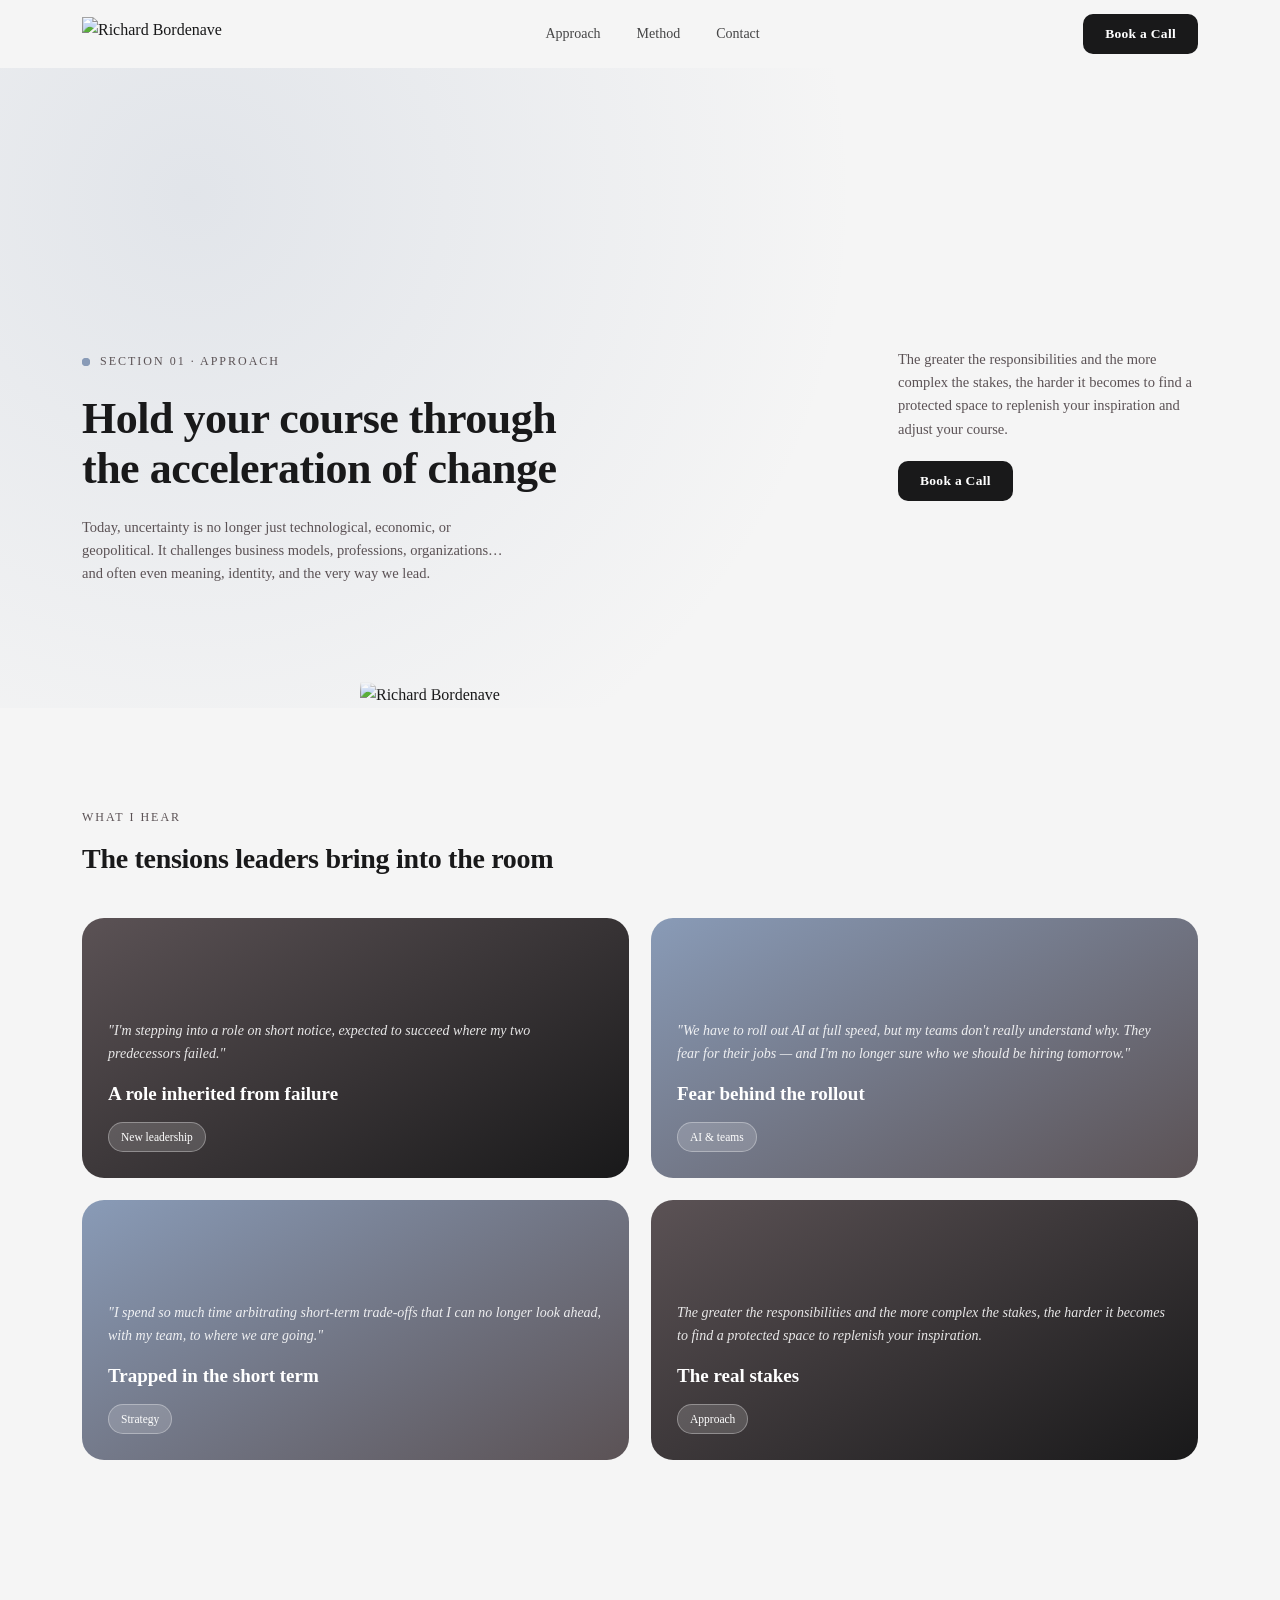
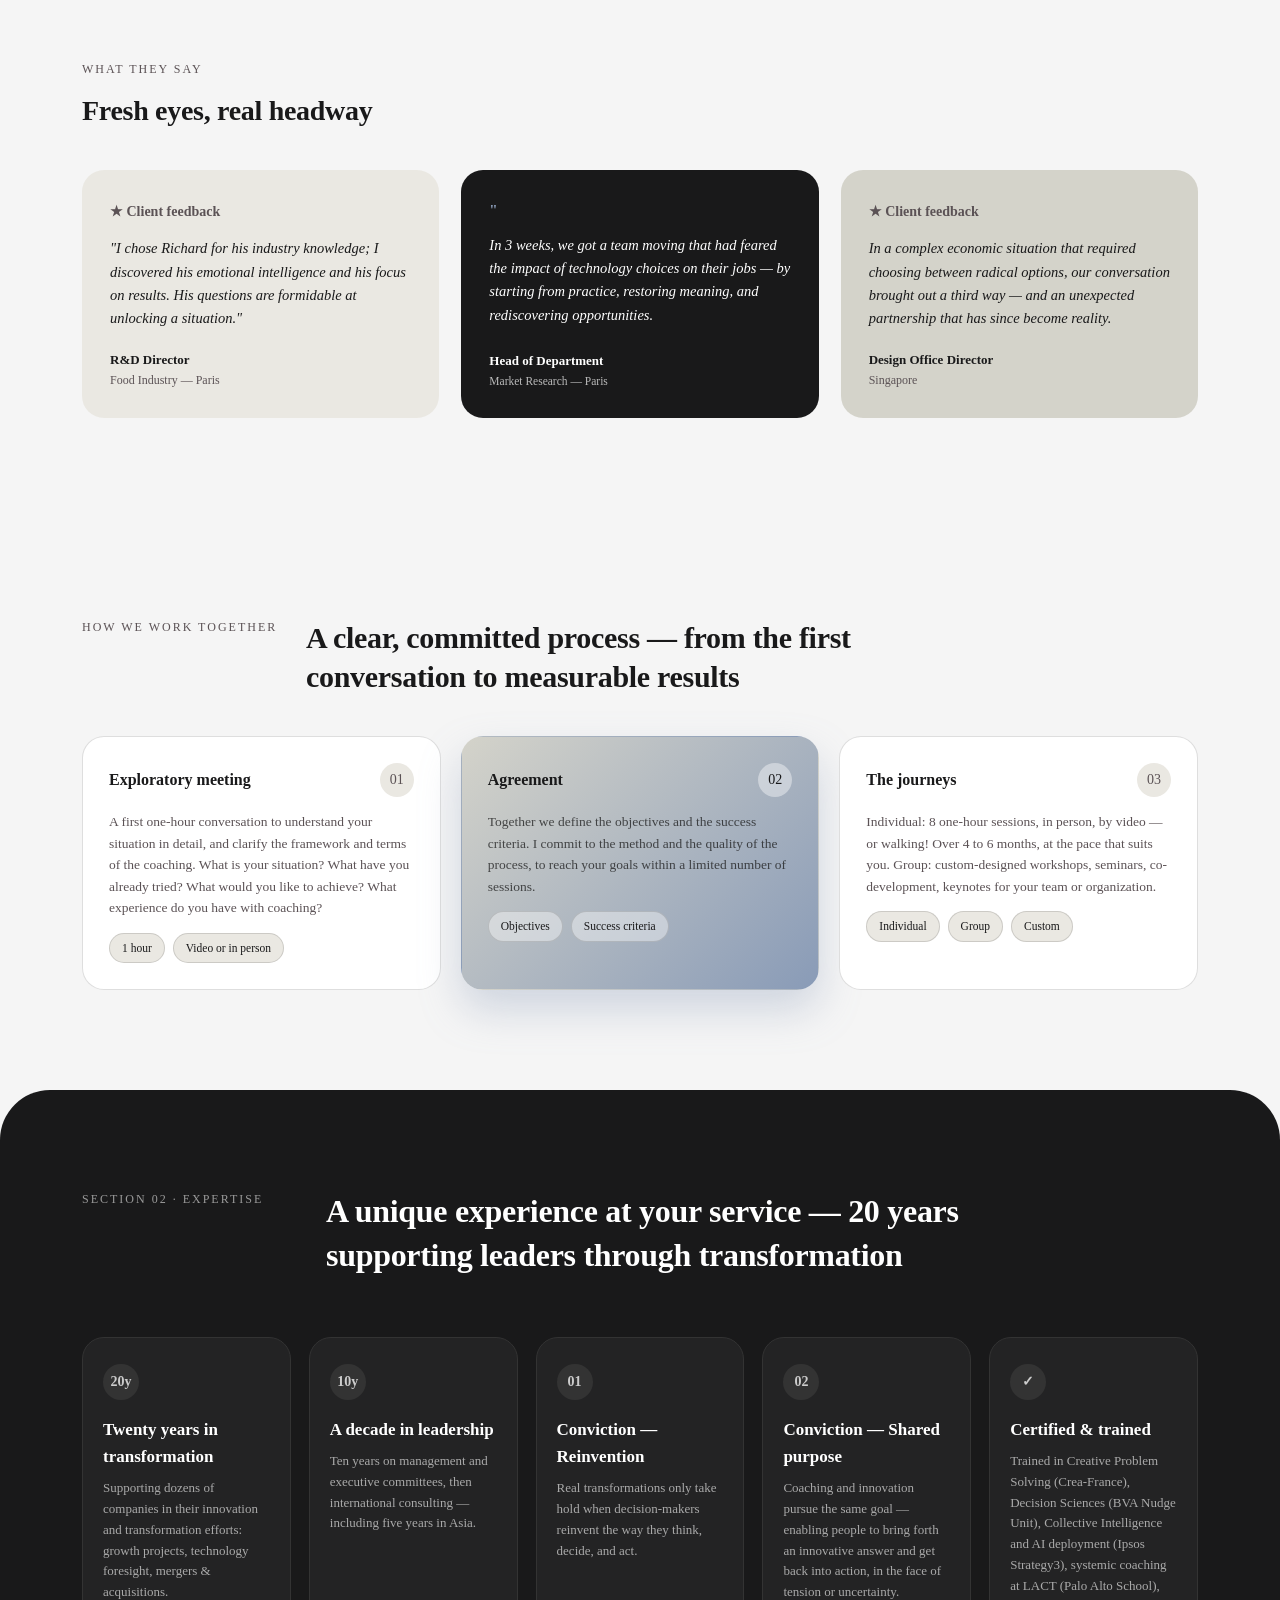
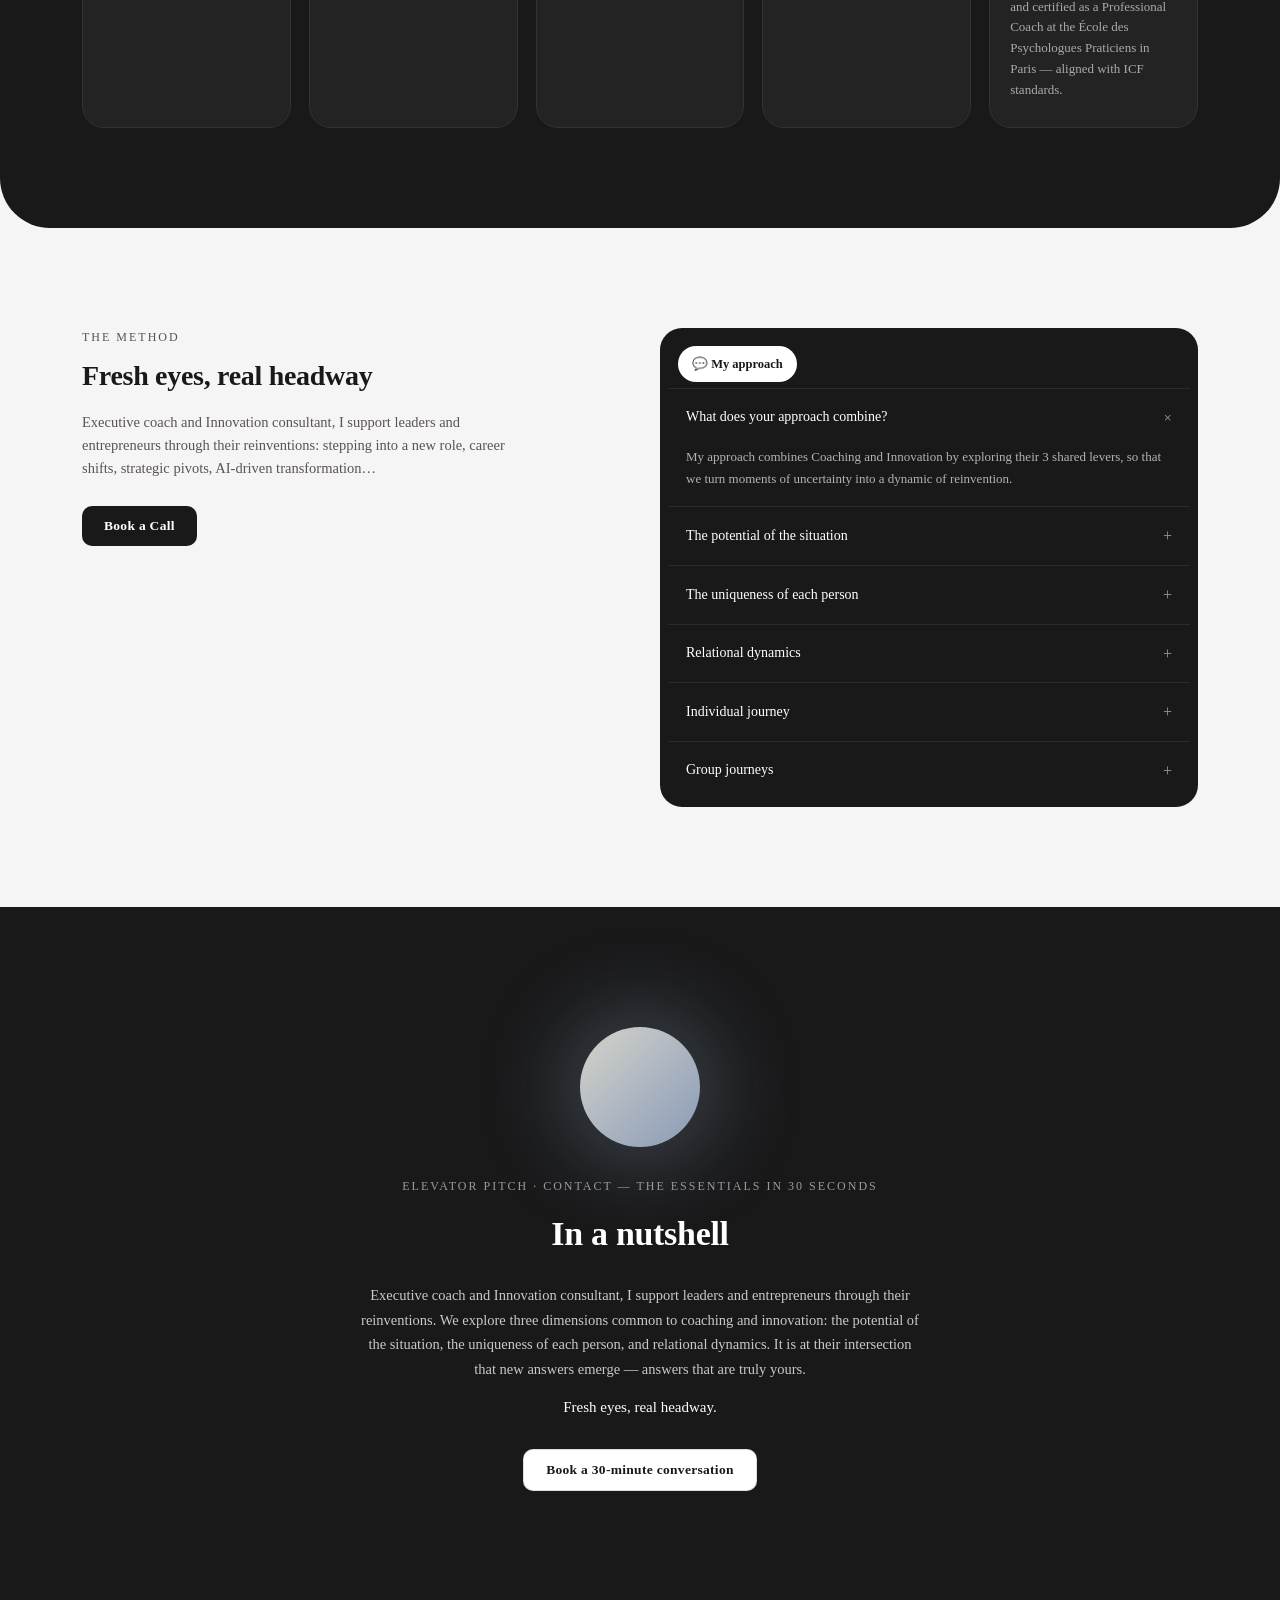
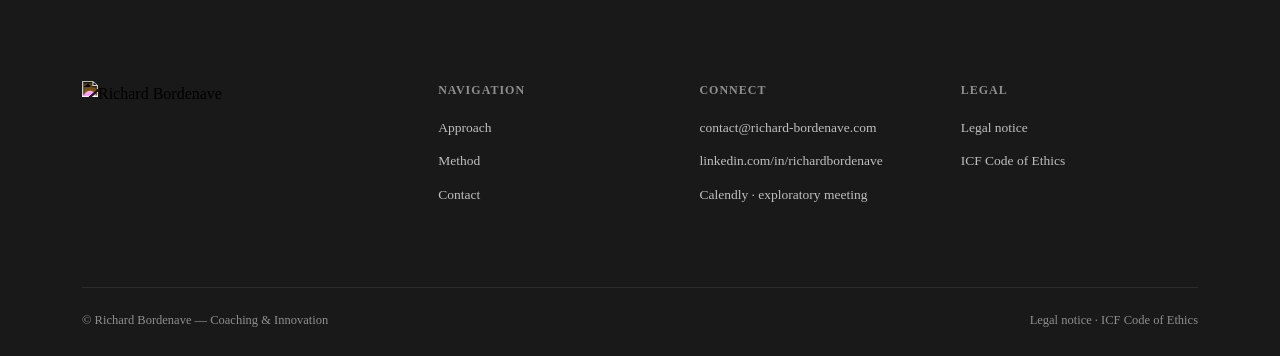
==== index.html @ a6b6a948 "Add files via upload" ====
<!DOCTYPE html>
<html lang="en">
<head>
  <meta charset="UTF-8" />
  <meta name="viewport" content="width=device-width, initial-scale=1.0" />
  <title>Richard Bordenave — Executive Coach &amp; Innovation Consultant</title>
  <!-- Google Fonts (fallback) + variable fonts -->
  <style>
    /* ----- FONTS ----- */
    @font-face {
      font-family: 'Quick';
      src: url('https://harisumer.me/project-2/Quick.ttf') format('truetype');
      font-weight: 400 700;
      font-display: swap;
    }
    @font-face {
      font-family: 'Lora';
      src: url('https://harisumer.me/project-2/Lora-VariableFont_wght.ttf') format('truetype');
      font-weight: 100 900;
      font-display: swap;
    }

    /* ----- RESET & VARIABLES ----- */
    * {
      margin: 0;
      padding: 0;
      box-sizing: border-box;
    }

    :root {
      --ink: #19191a;
      --paper: #f5f5f5;
      --muted: #5b5255;
      --slate: #899bb7;
      --sand: #d4d3ca;
      --line: rgba(25, 25, 26, .14);
      --card: #eae8e2;
      --accent: #899bb7;
      --grad: linear-gradient(135deg, #d4d3ca, #899bb7);
      --radius-lg: 22px;
      --radius-md: 16px;
      --radius-sm: 10px;
      --maxw: 1180px;
      --display: 'Quick', 'Lora', serif;
      --body: 'Lora', Georgia, serif;
    }

    html {
      scroll-behavior: smooth;
    }

    body {
      font-family: var(--body);
      color: var(--ink);
      background: var(--paper);
      -webkit-font-smoothing: antialiased;
      line-height: 1.6;
    }

    a {
      color: inherit;
      text-decoration: none;
    }
    img {
      max-width: 100%;
      display: block;
    }
    .wrap {
      max-width: var(--maxw);
      margin: 0 auto;
      padding: 0 32px;
    }
    button {
      font-family: inherit;
      cursor: pointer;
    }
    h1,
    h2,
    h3,
    h4,
    .logo,
    .eyebrow,
    .btn,
    .num,
    .faq-pill,
    .award-badge {
      font-family: var(--display);
    }

    /* ----- ANIMATIONS (global) ----- */
    @keyframes fadeSlideUp {
      0% {
        opacity: 0;
        transform: translateY(24px);
      }
      100% {
        opacity: 1;
        transform: translateY(0);
      }
    }
    @keyframes pulse {
      0% {
        transform: scale(1);
        opacity: .7;
      }
      100% {
        transform: scale(2.4);
        opacity: 0;
      }
    }

    .animate-once {
      animation: fadeSlideUp 0.6s ease forwards;
    }

    /* stagger children */
    .stagger-children>* {
      opacity: 0;
      animation: fadeSlideUp 0.5s ease forwards;
    }
    .stagger-children>*:nth-child(1) {
      animation-delay: 0.05s;
    }
    .stagger-children>*:nth-child(2) {
      animation-delay: 0.1s;
    }
    .stagger-children>*:nth-child(3) {
      animation-delay: 0.15s;
    }
    .stagger-children>*:nth-child(4) {
      animation-delay: 0.2s;
    }
    .stagger-children>*:nth-child(5) {
      animation-delay: 0.25s;
    }

    /* ---------- NAV ---------- */
    header.nav {
      position: sticky;
      top: 0;
      z-index: 50;
      background: rgba(245, 245, 245, .86);
      backdrop-filter: blur(10px);
      
    }
    .nav-inner {
      max-width: var(--maxw);
      margin: 0 auto;
      padding: 14px 32px;
      display: flex;
      align-items: center;
      justify-content: space-between;
    }
    .logo {
      display: flex;
      align-items: center;
      gap: 10px;
    }
    .logo img {
      height: 34px;
      width: auto;
    }
    nav.links {
      display: flex;
      gap: 36px;
      font-size: 14px;
      color: var(--ink);
      font-family: var(--body);
    }
    nav.links a {
      opacity: .8;
      transition: opacity .2s;
    }
    nav.links a:hover {
      opacity: 1;
    }
    .btn {
      display: inline-flex;
      align-items: center;
      justify-content: center;
      gap: 6px;
      background: var(--ink);
      color: #fff;
      border: none;
      padding: 12px 22px;
      border-radius: 10px;
      font-size: 13.5px;
      font-weight: 600;
      letter-spacing: .3px;
      transition: transform .2s ease, background .2s ease;
    }
    .btn:hover {
      transform: translateY(-1px);
      background: var(--muted);
    }
    .btn.light {
      background: #fff;
      color: var(--ink);
      border: 1px solid var(--line);
    }
    .btn.light:hover {
      background: #fff;
    }

    /* ---------- HERO ---------- */
    .hero {
      padding: 80px 0 0;
      position: relative;
      overflow: hidden;
      min-height: 640px;
      background: radial-gradient(circle at 15% 20%, rgba(137, 155, 183, .18), transparent 55%),
        var(--paper);
    }
    .hero-grid {
      position: relative;
      z-index: 1;
      display: grid;
      grid-template-columns: 1fr 1fr;
      align-items: start;
      gap: 24px;
      margin-top: 200px;
    }
    .badge {
      display: inline-flex;
      align-items: center;
      gap: 10px;
      font-size: 12px;
      color: var(--muted);
      letter-spacing: 2px;
      text-transform: uppercase;
      margin-bottom: 22px;
      font-family: var(--display);
    }
    .badge .pulse {
      width: 8px;
      height: 8px;
      border-radius: 50%;
      background: var(--slate);
      position: relative;
      flex: none;
    }
    .badge .pulse::after {
      content: "";
      position: absolute;
      inset: 0;
      border-radius: 50%;
      background: var(--slate);
      animation: pulse 1.8s infinite;
    }
    h1.headline {
      font-size: 44px;
      line-height: 1.14;
      font-weight: 700;
      letter-spacing: -.5px;
      max-width: 520px;
      margin: 0 0 22px;
      color: var(--ink);
    }
    .hero-left .sub {
      font-size: 14.5px;
      color: var(--muted);
      max-width: 440px;
      margin-bottom: 8px;
    }
    .hero-copy {
      max-width: 300px;
      justify-self: end;
    }
    .hero-copy p {
      font-size: 14.5px;
      color: var(--muted);
      margin: 0 0 20px;
    }
    .hero-portrait {
      position: absolute;
      left: 50%;
      bottom: 0;
      transform: translateX(-50%);
      width: 560px;
      max-width: 80vw;
      z-index: 0;
      pointer-events: none;
    }
    .hero-portrait img {
      width: 100%;
      height: auto;
      -webkit-mask-image: linear-gradient(to top, #000 62%, transparent 100%);
      mask-image: linear-gradient(to top, #000 62%, transparent 100%);
    }
    @media (min-width: 900px) {
      .hero-left {
        grid-column: 1;
      }
      .hero-copy {
        grid-column: 2;
        text-align: left;
      }
    }

    /* ---------- SECTION HEADERS ---------- */
    .section {
      padding: 100px 0;
    }
    .section-head {
      display: flex;
      align-items: center;
      justify-content: space-between;
      margin-bottom: 36px;
    }
    h2.section-title {
      font-size: 28px;
      font-weight: 700;
      margin: 0;
      letter-spacing: -.3px;
    }
    .eyebrow {
      font-size: 12px;
      color: var(--muted);
      letter-spacing: 2px;
      text-transform: uppercase;
      margin-bottom: 10px;
    }

    /* ---------- "WHAT I HEAR" ---------- */
    .works-grid {
      display: grid;
      grid-template-columns: 1fr 1fr;
      gap: 22px;
    }
    .work-card {
      position: relative;
      border-radius: var(--radius-lg);
      overflow: hidden;
      min-height: 260px;
      color: #fff;
      display: flex;
      flex-direction: column;
      justify-content: flex-end;
      padding: 26px;
      background: linear-gradient(150deg, var(--muted), var(--ink));
      transition: transform 0.25s ease, box-shadow 0.3s ease;
    }
    .work-card:hover {
      transform: translateY(-4px);
      box-shadow: 0 20px 30px rgba(0, 0, 0, 0.1);
    }
    .work-card.alt {
      background: linear-gradient(150deg, var(--slate), var(--muted));
    }
    .work-card h3 {
      margin: 0 0 12px;
      font-size: 19px;
      font-weight: 700;
    }
    .work-card p.q {
      font-size: 14px;
      line-height: 1.6;
      color: rgba(255, 255, 255, .88);
      margin: 0 0 14px;
      font-style: italic;
    }
    .tags {
      display: flex;
      gap: 8px;
      flex-wrap: wrap;
    }
    .tag {
      font-size: 11.5px;
      background: rgba(255, 255, 255, .16);
      border: 1px solid rgba(255, 255, 255, .32);
      padding: 5px 12px;
      border-radius: 999px;
    }

    /* ---------- "WHAT THEY SAY" ---------- */
    .cred-grid {
      display: grid;
      grid-template-columns: 1fr 1fr 1fr;
      gap: 22px;
      align-items: stretch;
    }
    .cred-card {
      background: var(--card);
      border-radius: var(--radius-lg);
      padding: 28px;
      display: flex;
      flex-direction: column;
      justify-content: space-between;
    }
    .award-badge {
      display: inline-flex;
      align-items: center;
      gap: 8px;
      font-weight: 700;
      font-size: 14px;
      margin-bottom: 14px;
      color: var(--muted);
    }
    .cred-card p.quote {
      margin: 0 0 20px;
      font-size: 14.5px;
      color: var(--ink);
      line-height: 1.6;
      font-style: italic;
    }
    .cite {
      font-size: 12px;
      color: var(--muted);
    }
    .cite b {
      color: var(--ink);
      display: block;
      font-family: var(--display);
      font-weight: 700;
      font-size: 13px;
    }
    .quote-card {
      background: var(--ink);
      color: #fff;
      border-radius: var(--radius-lg);
      padding: 28px;
      display: flex;
      flex-direction: column;
      justify-content: space-between;
    }
    .quote-mark {
      font-size: 15px;
      color: var(--slate);
      letter-spacing: 2px;
      font-weight: 700;
      margin-bottom: 10px;
    }
    .quote-card p {
      font-size: 14.5px;
      line-height: 1.6;
      margin: 0 0 22px;
      font-style: italic;
    }
    .quote-author .name {
      font-size: 13px;
      font-weight: 600;
      font-family: var(--display);
    }
    .quote-author .role {
      font-size: 11.5px;
      color: #bbb;
    }
    .stat-card {
      background: var(--sand);
      border-radius: var(--radius-lg);
      padding: 28px;
      display: flex;
      flex-direction: column;
      justify-content: space-between;
    }
    .stat-card p.quote {
      margin: 0 0 20px;
      font-size: 14.5px;
      color: var(--ink);
      line-height: 1.6;
      font-style: italic;
    }

    /* ---------- SERVICES ---------- */
    .services-head {
      display: grid;
      grid-template-columns: 200px 1fr;
      gap: 24px;
      margin-bottom: 40px;
    }
    .services-head h2 {
      font-size: 30px;
      font-weight: 700;
      line-height: 1.3;
      letter-spacing: -.3px;
      margin: 0;
      max-width: 640px;
    }
    .services-grid {
      display: grid;
      grid-template-columns: repeat(3, 1fr);
      gap: 20px;
    }
    .service-card {
      border: 1px solid var(--line);
      border-radius: var(--radius-lg);
      padding: 26px;
      display: flex;
      flex-direction: column;
      gap: 14px;
      background: #fff;
      transition: box-shadow .25s ease, transform .25s ease;
    }
    .service-card:hover {
      transform: translateY(-3px);
      box-shadow: 0 14px 30px rgba(25, 25, 26, .08);
    }
    .service-card.featured {
      background: var(--grad);
      color: #19191a;
      border-color: transparent;
      box-shadow: 0 20px 40px rgba(137, 155, 183, .35);
    }
    .service-top {
      display: flex;
      align-items: center;
      justify-content: space-between;
    }
    .service-top h3 {
      font-size: 16px;
      font-weight: 700;
      margin: 0;
    }
    .service-icon {
      width: 34px;
      height: 34px;
      border-radius: 50%;
      display: flex;
      align-items: center;
      justify-content: center;
      background: var(--card);
      font-size: 14px;
      flex: none;
      font-family: var(--display);
      color: var(--muted);
    }
    .service-card.featured .service-icon {
      background: rgba(255, 255, 255, .4);
      color: var(--ink);
    }
    .service-card p.desc {
      font-size: 13.5px;
      color: var(--muted);
      margin: 0;
      line-height: 1.6;
    }
    .service-card.featured p.desc {
      color: rgba(25, 25, 26, .75);
    }
    .service-tags {
      display: flex;
      gap: 8px;
      flex-wrap: wrap;
    }
    .service-tags .tag {
      background: var(--card);
      color: var(--ink);
      border: 1px solid var(--line);
    }
    .service-card.featured .service-tags .tag {
      background: rgba(255, 255, 255, .4);
      color: var(--ink);
      border: 1px solid rgba(25, 25, 26, .15);
    }

    /* ---------- EXPERTISE (dark, cascading steps → ROW) ---------- */
    .dark-section {
      background: var(--ink);
      color: #fff;
      border-radius: 50px;
    }
    .how-head {
      display: grid;
      grid-template-columns: 220px 1fr;
      gap: 24px;
      margin-bottom: 60px;
    }
    .how-head .eyebrow {
      color: #9a9a9a;
    }
    .how-head h2 {
      font-size: 32px;
      font-weight: 700;
      line-height: 1.35;
      max-width: 640px;
      letter-spacing: -.3px;
      margin: 0;
      color: #fff;
    }

    /* --- STEPS ROW (modified) --- */
    .steps-row {
      display: flex;
      flex-wrap: wrap;
      gap: 18px;
      justify-content: space-between;
      margin-top: 20px;
    }
    .step {
      flex: 1 1 180px;
      min-width: 160px;
      background: #232324;
      border: 1px solid #333;
      border-radius: var(--radius-lg);
      padding: 26px 20px;
      transition: transform 0.25s ease, background 0.3s ease;
      display: flex;
      flex-direction: column;
    }
    .step:hover {
      transform: translateY(-6px);
      background: #2a2a2b;
      border-color: var(--slate);
    }
    .step .num {
      font-size: 14px;
      color: #ccc;
      background: #333;
      width: 36px;
      height: 36px;
      border-radius: 50%;
      display: flex;
      align-items: center;
      justify-content: center;
      margin-bottom: 16px;
      font-weight: 700;
      flex: none;
    }
    .step h4 {
      font-size: 17px;
      font-weight: 700;
      margin: 0 0 8px;
      color: #fff;
      font-family: var(--display);
    }
    .step p {
      font-size: 13px;
      color: #aaa;
      margin: 0;
      line-height: 1.6;
      flex: 1;
    }

    /* ---------- FAQ / METHOD ---------- */
    .faq-section {
      background: var(--paper);
    }
    .faq-grid {
      display: grid;
      grid-template-columns: 1fr 1fr;
      gap: 40px;
      align-items: start;
    }
    .faq-left h2 {
      font-size: 28px;
      font-weight: 700;
      line-height: 1.35;
      letter-spacing: -.3px;
      margin: 0 0 16px;
      max-width: 440px;
    }
    .faq-left p.intro {
      font-size: 14.5px;
      color: var(--muted);
      margin: 0 0 26px;
      max-width: 440px;
    }
    .faq-card {
      background: var(--ink);
      border-radius: var(--radius-lg);
      padding: 8px;
      color: #fff;
    }
    .faq-pill {
      display: inline-flex;
      align-items: center;
      gap: 8px;
      background: #fff;
      color: var(--ink);
      font-size: 12.5px;
      font-weight: 600;
      padding: 8px 14px;
      border-radius: 999px;
      margin: 10px 0 6px 10px;
      font-family: var(--display);
    }
    .faq-item {
      border-top: 1px solid #2c2c2d;
    }
    .faq-item:first-of-type {
      border-top: none;
    }
    .faq-q {
      display: flex;
      align-items: center;
      justify-content: space-between;
      padding: 16px 18px;
      cursor: pointer;
      font-size: 14px;
      font-weight: 500;
    }
    .faq-q .icon {
      font-size: 16px;
      color: #999;
      transition: transform .25s;
      flex: none;
      margin-left: 12px;
    }
    .faq-item.open .faq-q .icon {
      transform: rotate(45deg);
    }
    .faq-a {
      max-height: 0;
      overflow: hidden;
      transition: max-height .3s ease;
      padding: 0 18px;
      font-size: 13px;
      color: #b3b3b3;
      line-height: 1.7;
    }
    .faq-item.open .faq-a {
      max-height: 220px;
      padding-bottom: 16px;
    }

    /* ---------- CTA ---------- */
    .cta-section {
      background: var(--ink);
      color: #fff;
      text-align: center;
      padding: 120px 0;
      position: relative;
      overflow: hidden;
    }
    .cta-orb {
      width: 120px;
      height: 120px;
      margin: 0 auto 30px;
      border-radius: 50%;
      background: var(--grad);
      box-shadow: 0 0 80px 20px rgba(137, 155, 183, .3);
    }
    .cta-section .eyebrow {
      color: #9a9a9a;
      letter-spacing: 2px;
    }
    .cta-section h2 {
      font-size: 34px;
      font-weight: 700;
      letter-spacing: -.3px;
      margin: 0 0 22px;
    }
    .cta-section p {
      max-width: 560px;
      margin: 0 auto 14px;
      color: #c9c9c9;
      font-size: 14.5px;
      line-height: 1.7;
    }
    .cta-section .tagline {
      font-family: var(--display);
      color: #fff;
      font-size: 15px;
      margin: 0 0 30px;
    }

    /* ---------- FOOTER ---------- */
    footer {
      background: var(--ink);
      color: #fff;
      padding: 70px 0 26px;
    }
    .footer-grid {
      display: grid;
      grid-template-columns: 1.4fr 1fr 1fr 1fr;
      gap: 24px;
      margin-bottom: 70px;
    }
    .footer-col h6 {
      font-size: 12px;
      color: #8f8f8f;
      font-weight: 600;
      margin: 0 0 16px;
      letter-spacing: 1px;
      text-transform: uppercase;
      font-family: var(--display);
    }
    .footer-col a {
      display: block;
      font-size: 13.5px;
      color: #ddd;
      margin-bottom: 12px;
      opacity: .85;
    }
    .footer-col a:hover {
      opacity: 1;
    }
    .footer-bottom {
      display: flex;
      justify-content: space-between;
      align-items: center;
      border-top: 1px solid #2c2c2d;
      padding-top: 22px;
      font-size: 12.5px;
      color: #8f8f8f;
      gap: 20px;
      flex-wrap: wrap;
    }

    /* ---------- RESPONSIVE ---------- */
    @media (max-width: 900px) {
      .hero-grid {
        grid-template-columns: 1fr;
      }
      .hero-copy {
        text-align: left;
        justify-self: start;
        max-width: 100%;
      }
      h1.headline {
        max-width: 100%;
        font-size: 32px;
      }
      .hero {
        min-height: auto;
        padding-bottom: 260px;
      }
      .hero-portrait {
        width: 340px;
      }
      .works-grid {
        grid-template-columns: 1fr;
      }
      .cred-grid {
        grid-template-columns: 1fr;
      }
      .services-head {
        grid-template-columns: 1fr;
      }
      .services-grid {
        grid-template-columns: 1fr;
      }
      .how-head {
        grid-template-columns: 1fr;
      }
      .steps-row {
        flex-direction: column;
        align-items: stretch;
      }
      .step {
        flex: 1 1 auto;
      }
      .faq-grid {
        grid-template-columns: 1fr;
      }
      .footer-grid {
        grid-template-columns: 1fr 1fr;
      }
      nav.links {
        display: none;
      }
    }
    @media (prefers-reduced-motion: reduce) {
      * {
        animation: none !important;
        transition: none !important;
      }
    }
  </style>
</head>
<body>
  <header class="nav">
    <div class="nav-inner">
      <div class="logo"><img src="https://harisumer.me/project-2/logo.png" alt="Richard Bordenave"></div>
      <nav class="links">
        <a href="#hear">Approach</a>
        <a href="#method">Method</a>
        <a href="#contact">Contact</a>
      </nav>
      <button class="btn">Book a Call</button>
    </div>
  </header>

  <section class="hero">
    <div class="wrap hero-grid">
      <div class="hero-left animate-once">
        <div class="badge"><span class="pulse"></span> Section 01 · Approach</div>
        <h1 class="headline">Hold your course through the acceleration of change</h1>
        <p class="sub">Today, uncertainty is no longer just technological, economic, or geopolitical. It challenges business models, professions, organizations… and often even meaning, identity, and the very way we lead.</p>
      </div>
      <div class="hero-copy animate-once" style="animation-delay:0.2s;">
        <p>The greater the responsibilities and the more complex the stakes, the harder it becomes to find a protected space to replenish your inspiration and adjust your course.</p>
        <button class="btn">Book a Call</button>
      </div>
    </div>
    <div class="hero-portrait">
      <img src="https://harisumer.me/project-2/men.png" alt="Richard Bordenave">
    </div>
  </section>

  <section class="section" id="hear">
    <div class="wrap">
      <div class="section-head animate-once">
        <div>
          <div class="eyebrow">What I hear</div>
          <h2 class="section-title">The tensions leaders bring into the room</h2>
        </div>
      </div>
      <div class="works-grid stagger-children">
        <div class="work-card">
          <p class="q">"I'm stepping into a role on short notice, expected to succeed where my two predecessors failed."</p>
          <h3>A role inherited from failure</h3>
          <div class="tags"><span class="tag">New leadership</span></div>
        </div>
        <div class="work-card alt">
          <p class="q">"We have to roll out AI at full speed, but my teams don't really understand why. They fear for their jobs — and I'm no longer sure who we should be hiring tomorrow."</p>
          <h3>Fear behind the rollout</h3>
          <div class="tags"><span class="tag">AI &amp; teams</span></div>
        </div>
        <div class="work-card alt">
          <p class="q">"I spend so much time arbitrating short-term trade-offs that I can no longer look ahead, with my team, to where we are going."</p>
          <h3>Trapped in the short term</h3>
          <div class="tags"><span class="tag">Strategy</span></div>
        </div>
        <div class="work-card">
          <p class="q">The greater the responsibilities and the more complex the stakes, the harder it becomes to find a protected space to replenish your inspiration.</p>
          <h3>The real stakes</h3>
          <div class="tags"><span class="tag">Approach</span></div>
        </div>
      </div>
    </div>
  </section>

  <section class="section">
    <div class="wrap">
      <div class="section-head animate-once">
        <div>
          <div class="eyebrow">What they say</div>
          <h2 class="section-title">Fresh eyes, real headway</h2>
        </div>
      </div>
      <div class="cred-grid stagger-children">
        <div class="cred-card">
          <div>
            <div class="award-badge">★ Client feedback</div>
            <p class="quote">"I chose Richard for his industry knowledge; I discovered his emotional intelligence and his focus on results. His questions are formidable at unlocking a situation."</p>
          </div>
          <div class="cite"><b>R&amp;D Director</b>Food Industry — Paris</div>
        </div>
        <div class="quote-card">
          <div class="quote-mark">"</div>
          <p>In 3 weeks, we got a team moving that had feared the impact of technology choices on their jobs — by starting from practice, restoring meaning, and rediscovering opportunities.</p>
          <div class="quote-author">
            <div class="name">Head of Department</div>
            <div class="role">Market Research — Paris</div>
          </div>
        </div>
        <div class="stat-card">
          <div>
            <div class="award-badge">★ Client feedback</div>
            <p class="quote">In a complex economic situation that required choosing between radical options, our conversation brought out a third way — and an unexpected partnership that has since become reality.</p>
          </div>
          <div class="cite"><b>Design Office Director</b>Singapore</div>
        </div>
      </div>
    </div>
  </section>

  <section class="section" id="method">
    <div class="wrap">
      <div class="services-head animate-once">
        <div class="eyebrow">How we work together</div>
        <h2>A clear, committed process — <b>from the first conversation to measurable results</b></h2>
      </div>
      <div class="services-grid stagger-children">
        <div class="service-card">
          <div class="service-top"><h3>Exploratory meeting</h3><div class="service-icon">01</div></div>
          <p class="desc">A first one-hour conversation to understand your situation in detail, and clarify the framework and terms of the coaching. What is your situation? What have you already tried? What would you like to achieve? What experience do you have with coaching?</p>
          <div class="service-tags"><span class="tag">1 hour</span><span class="tag">Video or in person</span></div>
        </div>
        <div class="service-card featured">
          <div class="service-top"><h3>Agreement</h3><div class="service-icon">02</div></div>
          <p class="desc">Together we define the objectives and the success criteria. I commit to the method and the quality of the process, to reach your goals within a limited number of sessions.</p>
          <div class="service-tags"><span class="tag">Objectives</span><span class="tag">Success criteria</span></div>
        </div>
        <div class="service-card">
          <div class="service-top"><h3>The journeys</h3><div class="service-icon">03</div></div>
          <p class="desc">Individual: 8 one-hour sessions, in person, by video — or walking! Over 4 to 6 months, at the pace that suits you. Group: custom-designed workshops, seminars, co-development, keynotes for your team or organization.</p>
          <div class="service-tags"><span class="tag">Individual</span><span class="tag">Group</span><span class="tag">Custom</span></div>
        </div>
      </div>
    </div>
  </section>

  <!-- DARK SECTION with STEPS ROW (modified) -->
  <section class="section dark-section">
    <div class="wrap">
      <div class="how-head animate-once">
        <div class="eyebrow">Section 02 · Expertise</div>
        <h2>A unique experience at your service — <b>20 years supporting leaders through transformation</b></h2>
      </div>
      <div class="steps-row stagger-children">
        <div class="step">
          <div class="num">20y</div>
          <h4>Twenty years in transformation</h4>
          <p>Supporting dozens of companies in their innovation and transformation efforts: growth projects, technology foresight, mergers &amp; acquisitions.</p>
        </div>
        <div class="step">
          <div class="num">10y</div>
          <h4>A decade in leadership</h4>
          <p>Ten years on management and executive committees, then international consulting — including five years in Asia.</p>
        </div>
        <div class="step">
          <div class="num">01</div>
          <h4>Conviction — Reinvention</h4>
          <p>Real transformations only take hold when decision-makers reinvent the way they think, decide, and act.</p>
        </div>
        <div class="step">
          <div class="num">02</div>
          <h4>Conviction — Shared purpose</h4>
          <p>Coaching and innovation pursue the same goal — enabling people to bring forth an innovative answer and get back into action, in the face of tension or uncertainty.</p>
        </div>
        <div class="step">
          <div class="num">✓</div>
          <h4>Certified &amp; trained</h4>
          <p>Trained in Creative Problem Solving (Crea-France), Decision Sciences (BVA Nudge Unit), Collective Intelligence and AI deployment (Ipsos Strategy3), systemic coaching at LACT (Palo Alto School), and certified as a Professional Coach at the École des Psychologues Praticiens in Paris — aligned with ICF standards.</p>
        </div>
      </div>
    </div>
  </section>

  <section class="section faq-section">
    <div class="wrap faq-grid">
      <div class="faq-left animate-once">
        <div class="eyebrow">The method</div>
        <h2>Fresh eyes, <b>real headway</b></h2>
        <p class="intro">Executive coach and Innovation consultant, I support leaders and entrepreneurs through their reinventions: stepping into a new role, career shifts, strategic pivots, AI-driven transformation…</p>
        <button class="btn">Book a Call</button>
      </div>
      <div class="faq-card animate-once" style="animation-delay:0.2s;">
        <div class="faq-pill">💬 My approach</div>
        <div class="faq-item open">
          <div class="faq-q"><span>What does your approach combine?</span><span class="icon">+</span></div>
          <div class="faq-a">My approach combines Coaching and Innovation by exploring their 3 shared levers, so that we turn moments of uncertainty into a dynamic of reinvention.</div>
        </div>
        <div class="faq-item">
          <div class="faq-q"><span>The potential of the situation</span><span class="icon">+</span></div>
          <div class="faq-a">Broaden your options, build on favorable dynamics.</div>
        </div>
        <div class="faq-item">
          <div class="faq-q"><span>The uniqueness of each person</span><span class="icon">+</span></div>
          <div class="faq-a">Find resources in the uniqueness of your journey.</div>
        </div>
        <div class="faq-item">
          <div class="faq-q"><span>Relational dynamics</span><span class="icon">+</span></div>
          <div class="faq-a">Shift what flows between you and others.</div>
        </div>
        <div class="faq-item">
          <div class="faq-q"><span>Individual journey</span><span class="icon">+</span></div>
          <div class="faq-a">One-on-one, 8 one-hour sessions, in person, by video — or walking! Over 4 to 6 months, at the pace that suits you.</div>
        </div>
        <div class="faq-item">
          <div class="faq-q"><span>Group journeys</span><span class="icon">+</span></div>
          <div class="faq-a">For your team or organization — custom-designed workshops, seminars, co-development, and keynotes, with duration and pace defined together based on your goals.</div>
        </div>
      </div>
    </div>
  </section>

  <section class="cta-section" id="contact">
    <div class="wrap">
      <div class="cta-orb"></div>
      <div class="eyebrow">Elevator pitch · Contact — the essentials in 30 seconds</div>
      <h2>In a <b>nutshell</b></h2>
      <p>Executive coach and Innovation consultant, I support leaders and entrepreneurs through their reinventions. We explore three dimensions common to coaching and innovation: the potential of the situation, the uniqueness of each person, and relational dynamics. It is at their intersection that new answers emerge — answers that are truly yours.</p>
      <div class="tagline">Fresh eyes, real headway.</div>
      <button class="btn light">Book a 30-minute conversation</button>
    </div>
  </section>

  <footer>
    <div class="wrap">
      <div class="footer-grid">
        <div class="footer-col">
          <div class="logo"><img src="https://harisumer.me/project-2/logo.png" alt="Richard Bordenave" style="filter:invert(1) brightness(2);"></div>
        </div>
        <div class="footer-col">
          <h6>Navigation</h6>
          <a href="#hear">Approach</a>
          <a href="#method">Method</a>
          <a href="#contact">Contact</a>
        </div>
        <div class="footer-col">
          <h6>Connect</h6>
          <a href="mailto:contact@richard-bordenave.com">contact@richard-bordenave.com</a>
          <a href="https://linkedin.com/in/richardbordenave">linkedin.com/in/richardbordenave</a>
          <a href="#">Calendly · exploratory meeting</a>
        </div>
        <div class="footer-col">
          <h6>Legal</h6>
          <a href="#">Legal notice</a>
          <a href="#">ICF Code of Ethics</a>
        </div>
      </div>
      <div class="footer-bottom">
        <span>© Richard Bordenave — Coaching &amp; Innovation</span>
        <span>Legal notice · ICF Code of Ethics</span>
      </div>
    </div>
  </footer>

  <script>
    // FAQ toggle
    document.querySelectorAll('.faq-item').forEach(item => {
      item.querySelector('.faq-q').addEventListener('click', () => {
        const isOpen = item.classList.contains('open');
        document.querySelectorAll('.faq-item.open').forEach(i => i.classList.remove('open'));
        if (!isOpen) item.classList.add('open');
      });
    });

    // (optional) additional animation trigger for elements in viewport – but we use CSS animation classes.
    console.log('Animations active: .animate-once, .stagger-children');
  </script>
</body>
</html>
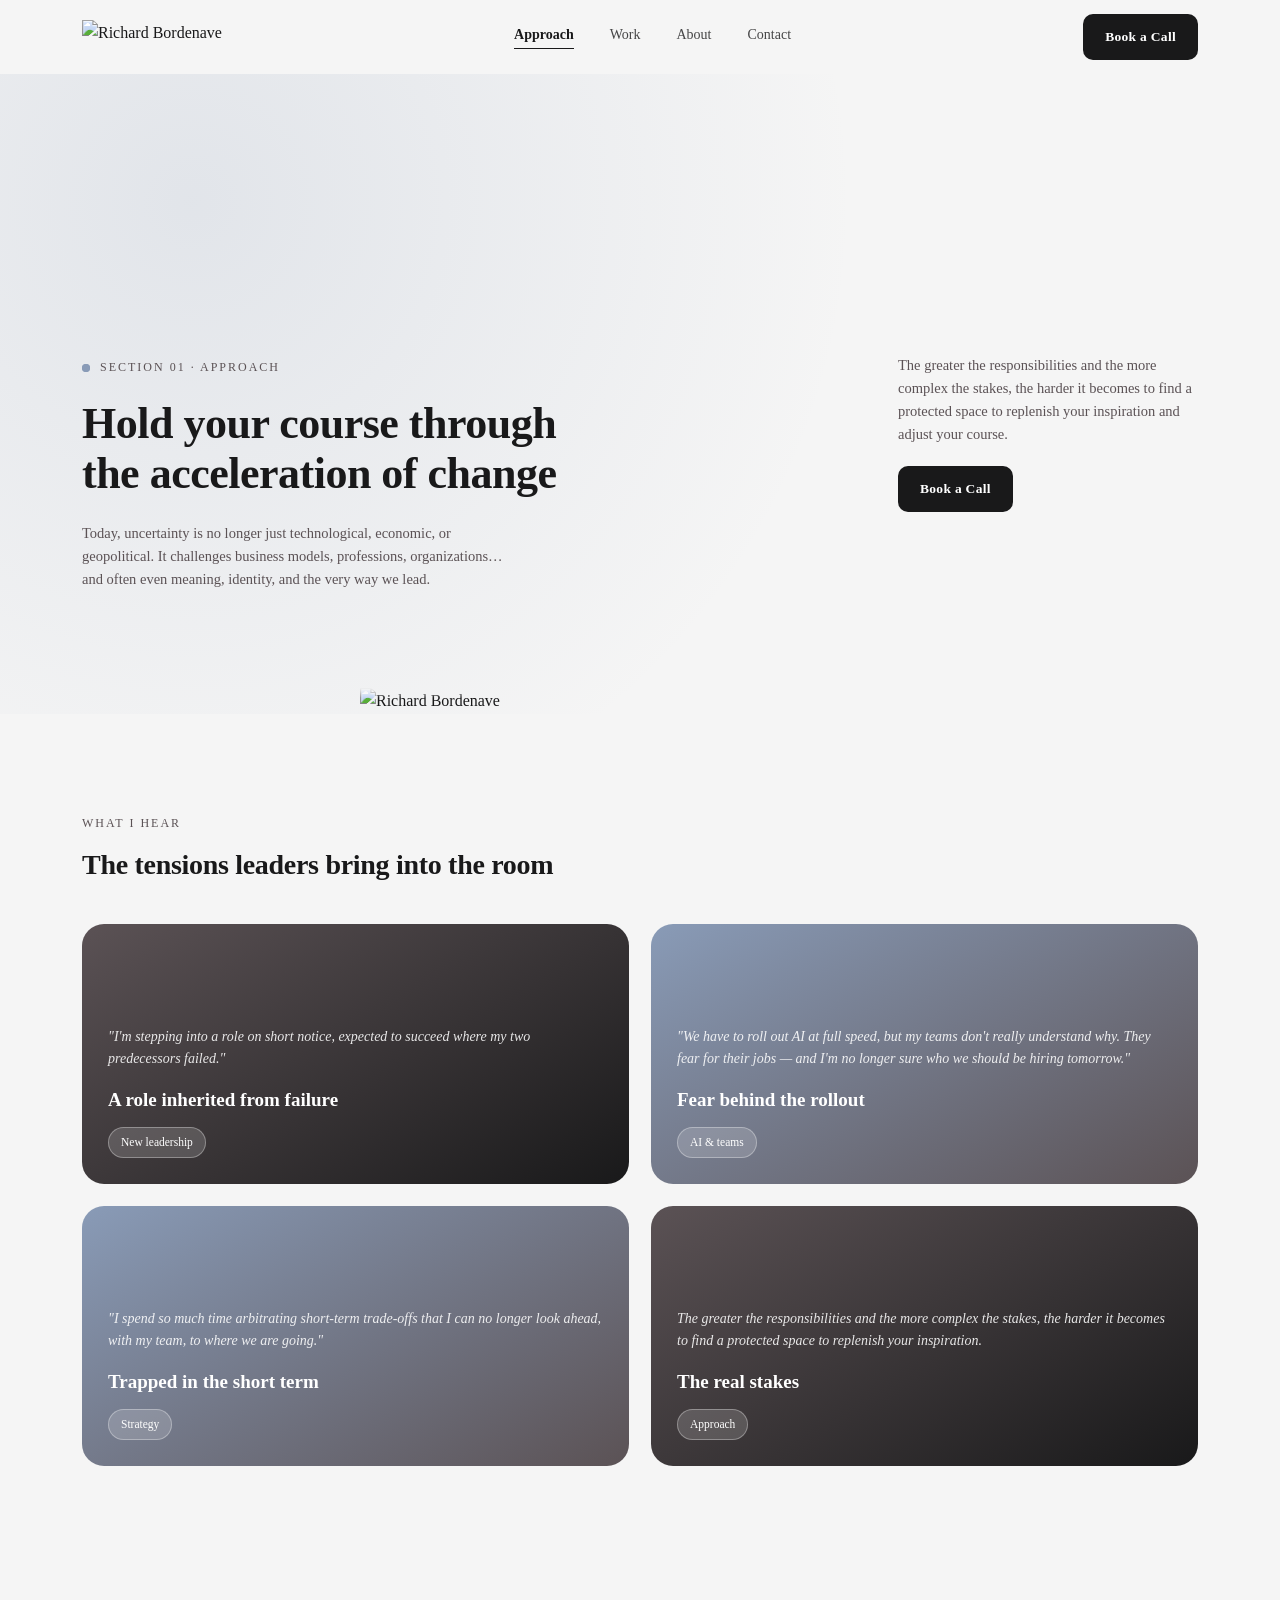
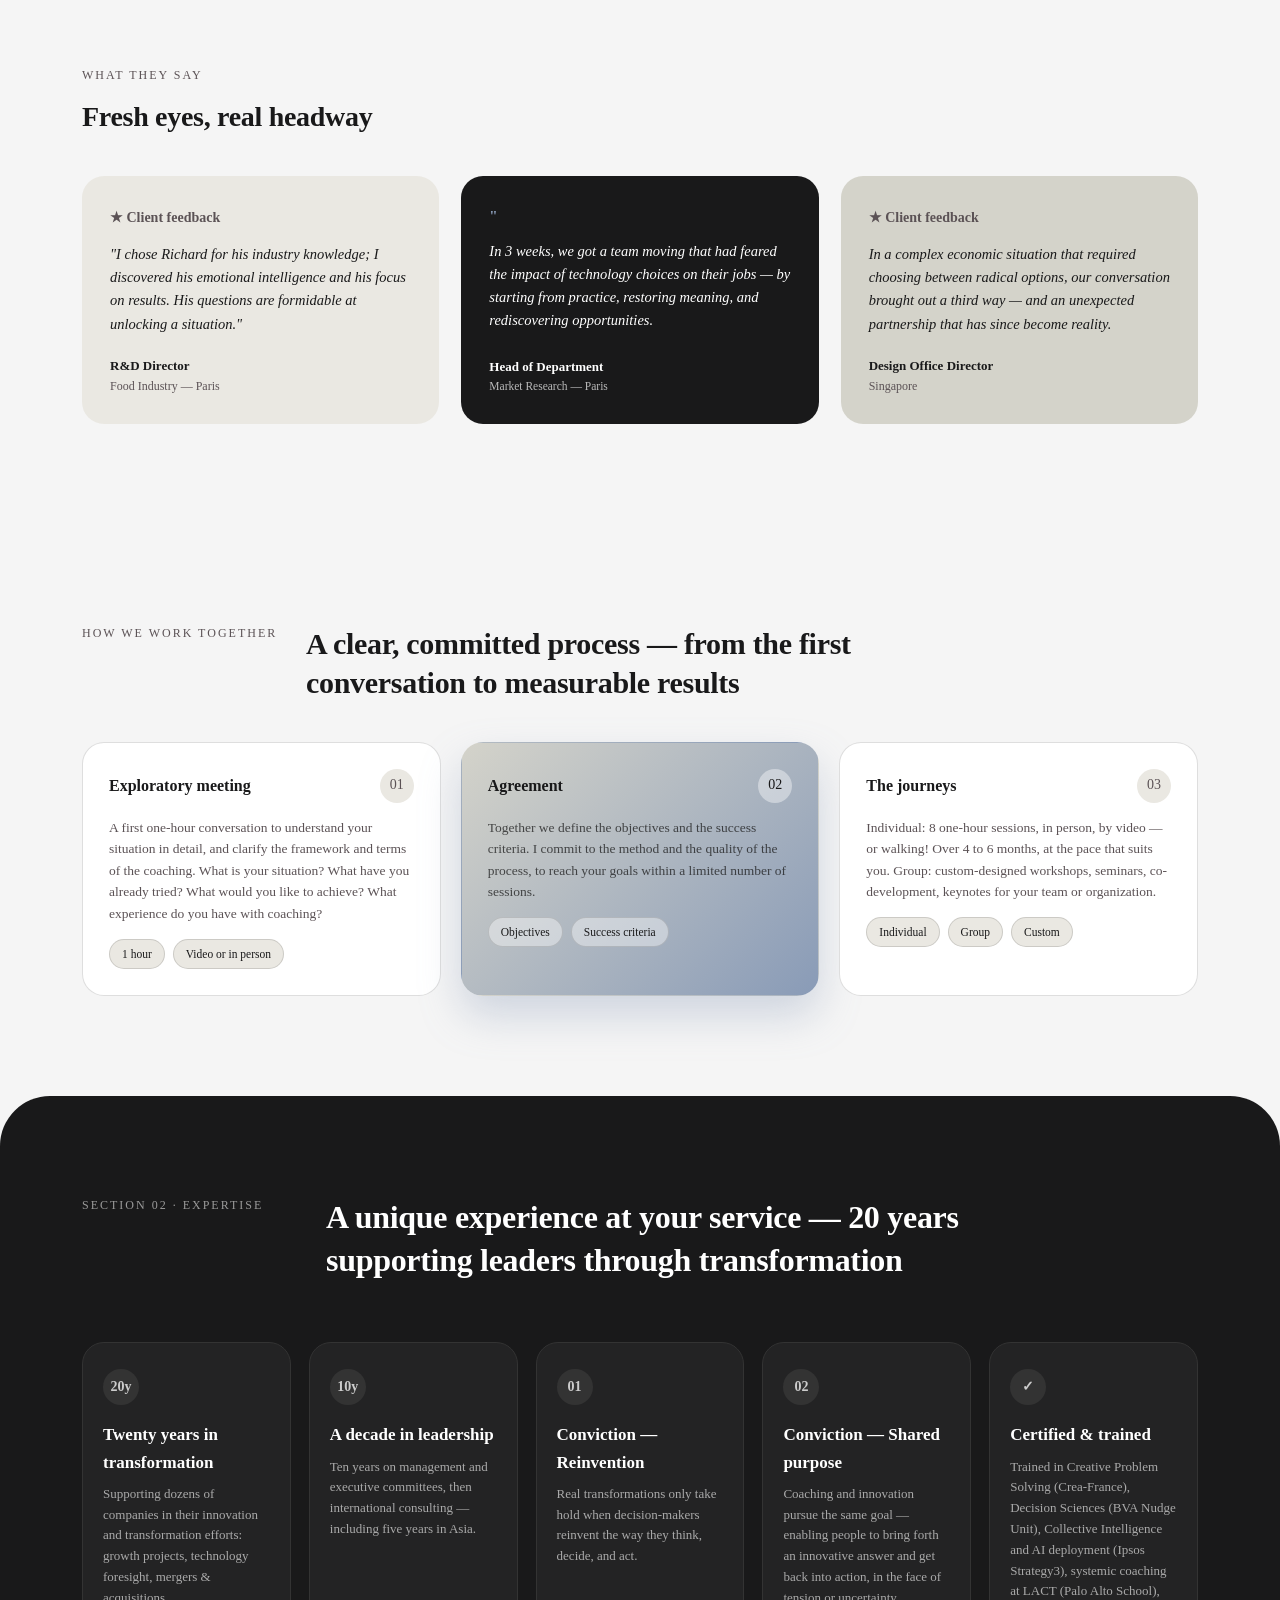
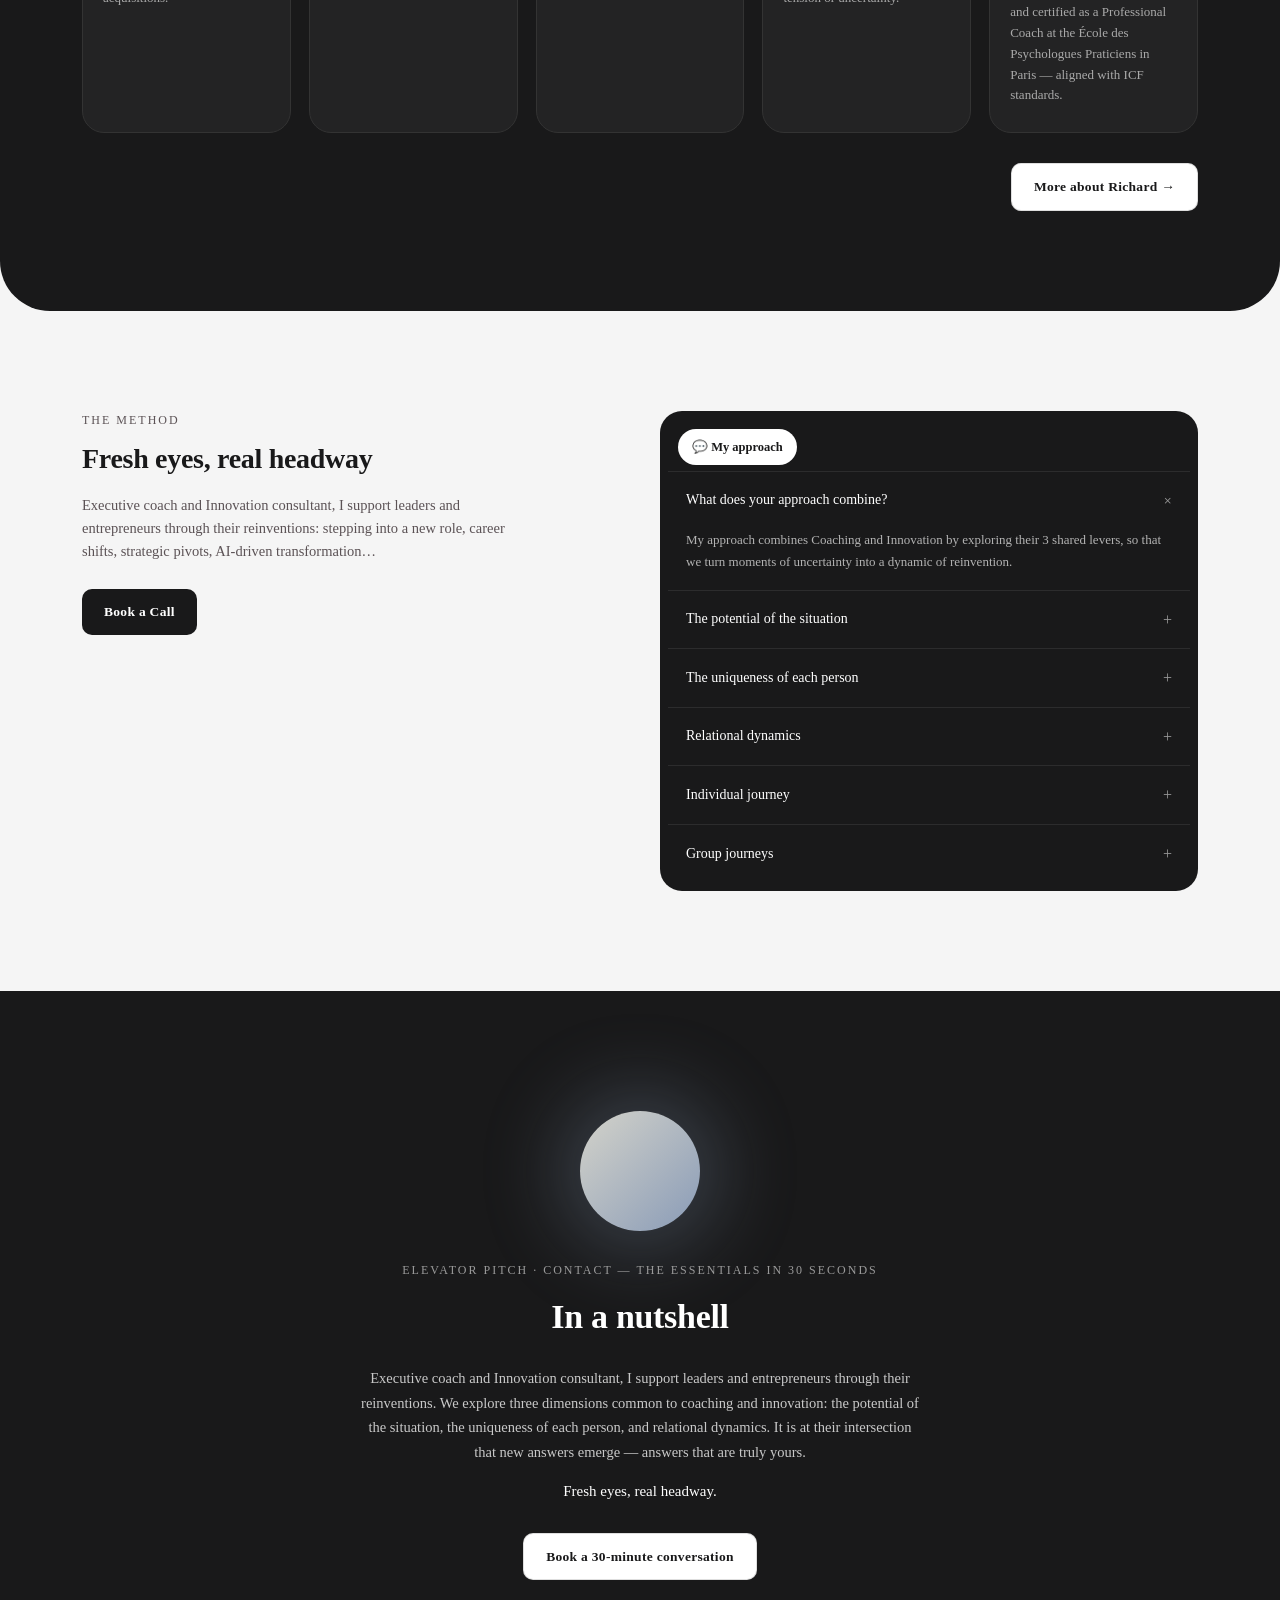
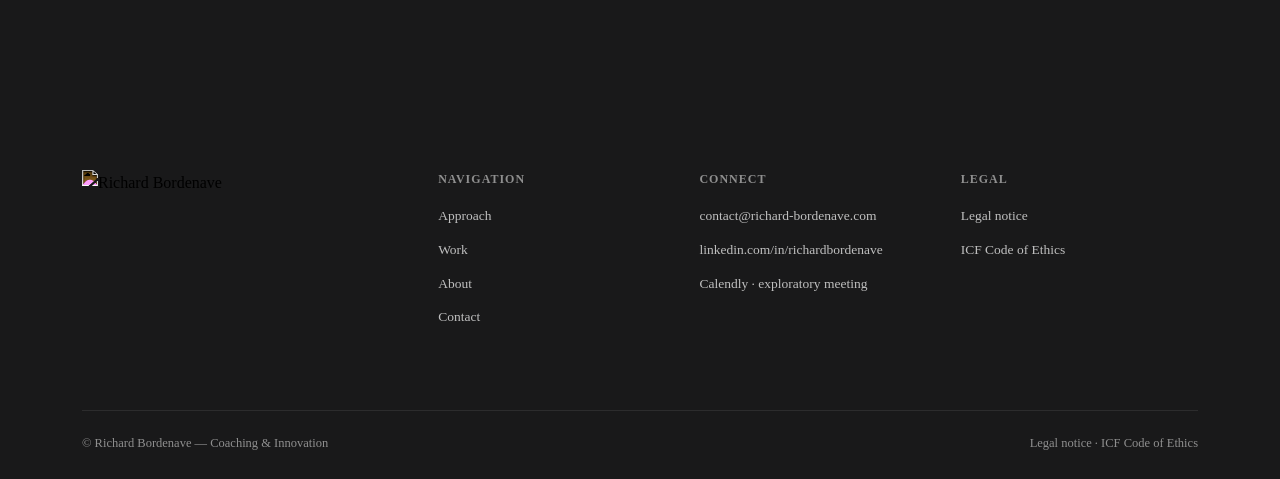
==== commit 4f58ae9c: "Add files via upload" ====
--- a/index.html
+++ b/index.html
@@ -4,870 +4,19 @@
   <meta charset="UTF-8" />
   <meta name="viewport" content="width=device-width, initial-scale=1.0" />
   <title>Richard Bordenave — Executive Coach &amp; Innovation Consultant</title>
-  <!-- Google Fonts (fallback) + variable fonts -->
-  <style>
-    /* ----- FONTS ----- */
-    @font-face {
-      font-family: 'Quick';
-      src: url('https://harisumer.me/project-2/Quick.ttf') format('truetype');
-      font-weight: 400 700;
-      font-display: swap;
-    }
-    @font-face {
-      font-family: 'Lora';
-      src: url('https://harisumer.me/project-2/Lora-VariableFont_wght.ttf') format('truetype');
-      font-weight: 100 900;
-      font-display: swap;
-    }
-
-    /* ----- RESET & VARIABLES ----- */
-    * {
-      margin: 0;
-      padding: 0;
-      box-sizing: border-box;
-    }
-
-    :root {
-      --ink: #19191a;
-      --paper: #f5f5f5;
-      --muted: #5b5255;
-      --slate: #899bb7;
-      --sand: #d4d3ca;
-      --line: rgba(25, 25, 26, .14);
-      --card: #eae8e2;
-      --accent: #899bb7;
-      --grad: linear-gradient(135deg, #d4d3ca, #899bb7);
-      --radius-lg: 22px;
-      --radius-md: 16px;
-      --radius-sm: 10px;
-      --maxw: 1180px;
-      --display: 'Quick', 'Lora', serif;
-      --body: 'Lora', Georgia, serif;
-    }
-
-    html {
-      scroll-behavior: smooth;
-    }
-
-    body {
-      font-family: var(--body);
-      color: var(--ink);
-      background: var(--paper);
-      -webkit-font-smoothing: antialiased;
-      line-height: 1.6;
-    }
-
-    a {
-      color: inherit;
-      text-decoration: none;
-    }
-    img {
-      max-width: 100%;
-      display: block;
-    }
-    .wrap {
-      max-width: var(--maxw);
-      margin: 0 auto;
-      padding: 0 32px;
-    }
-    button {
-      font-family: inherit;
-      cursor: pointer;
-    }
-    h1,
-    h2,
-    h3,
-    h4,
-    .logo,
-    .eyebrow,
-    .btn,
-    .num,
-    .faq-pill,
-    .award-badge {
-      font-family: var(--display);
-    }
-
-    /* ----- ANIMATIONS (global) ----- */
-    @keyframes fadeSlideUp {
-      0% {
-        opacity: 0;
-        transform: translateY(24px);
-      }
-      100% {
-        opacity: 1;
-        transform: translateY(0);
-      }
-    }
-    @keyframes pulse {
-      0% {
-        transform: scale(1);
-        opacity: .7;
-      }
-      100% {
-        transform: scale(2.4);
-        opacity: 0;
-      }
-    }
-
-    .animate-once {
-      animation: fadeSlideUp 0.6s ease forwards;
-    }
-
-    /* stagger children */
-    .stagger-children>* {
-      opacity: 0;
-      animation: fadeSlideUp 0.5s ease forwards;
-    }
-    .stagger-children>*:nth-child(1) {
-      animation-delay: 0.05s;
-    }
-    .stagger-children>*:nth-child(2) {
-      animation-delay: 0.1s;
-    }
-    .stagger-children>*:nth-child(3) {
-      animation-delay: 0.15s;
-    }
-    .stagger-children>*:nth-child(4) {
-      animation-delay: 0.2s;
-    }
-    .stagger-children>*:nth-child(5) {
-      animation-delay: 0.25s;
-    }
-
-    /* ---------- NAV ---------- */
-    header.nav {
-      position: sticky;
-      top: 0;
-      z-index: 50;
-      background: rgba(245, 245, 245, .86);
-      backdrop-filter: blur(10px);
-      
-    }
-    .nav-inner {
-      max-width: var(--maxw);
-      margin: 0 auto;
-      padding: 14px 32px;
-      display: flex;
-      align-items: center;
-      justify-content: space-between;
-    }
-    .logo {
-      display: flex;
-      align-items: center;
-      gap: 10px;
-    }
-    .logo img {
-      height: 34px;
-      width: auto;
-    }
-    nav.links {
-      display: flex;
-      gap: 36px;
-      font-size: 14px;
-      color: var(--ink);
-      font-family: var(--body);
-    }
-    nav.links a {
-      opacity: .8;
-      transition: opacity .2s;
-    }
-    nav.links a:hover {
-      opacity: 1;
-    }
-    .btn {
-      display: inline-flex;
-      align-items: center;
-      justify-content: center;
-      gap: 6px;
-      background: var(--ink);
-      color: #fff;
-      border: none;
-      padding: 12px 22px;
-      border-radius: 10px;
-      font-size: 13.5px;
-      font-weight: 600;
-      letter-spacing: .3px;
-      transition: transform .2s ease, background .2s ease;
-    }
-    .btn:hover {
-      transform: translateY(-1px);
-      background: var(--muted);
-    }
-    .btn.light {
-      background: #fff;
-      color: var(--ink);
-      border: 1px solid var(--line);
-    }
-    .btn.light:hover {
-      background: #fff;
-    }
-
-    /* ---------- HERO ---------- */
-    .hero {
-      padding: 80px 0 0;
-      position: relative;
-      overflow: hidden;
-      min-height: 640px;
-      background: radial-gradient(circle at 15% 20%, rgba(137, 155, 183, .18), transparent 55%),
-        var(--paper);
-    }
-    .hero-grid {
-      position: relative;
-      z-index: 1;
-      display: grid;
-      grid-template-columns: 1fr 1fr;
-      align-items: start;
-      gap: 24px;
-      margin-top: 200px;
-    }
-    .badge {
-      display: inline-flex;
-      align-items: center;
-      gap: 10px;
-      font-size: 12px;
-      color: var(--muted);
-      letter-spacing: 2px;
-      text-transform: uppercase;
-      margin-bottom: 22px;
-      font-family: var(--display);
-    }
-    .badge .pulse {
-      width: 8px;
-      height: 8px;
-      border-radius: 50%;
-      background: var(--slate);
-      position: relative;
-      flex: none;
-    }
-    .badge .pulse::after {
-      content: "";
-      position: absolute;
-      inset: 0;
-      border-radius: 50%;
-      background: var(--slate);
-      animation: pulse 1.8s infinite;
-    }
-    h1.headline {
-      font-size: 44px;
-      line-height: 1.14;
-      font-weight: 700;
-      letter-spacing: -.5px;
-      max-width: 520px;
-      margin: 0 0 22px;
-      color: var(--ink);
-    }
-    .hero-left .sub {
-      font-size: 14.5px;
-      color: var(--muted);
-      max-width: 440px;
-      margin-bottom: 8px;
-    }
-    .hero-copy {
-      max-width: 300px;
-      justify-self: end;
-    }
-    .hero-copy p {
-      font-size: 14.5px;
-      color: var(--muted);
-      margin: 0 0 20px;
-    }
-    .hero-portrait {
-      position: absolute;
-      left: 50%;
-      bottom: 0;
-      transform: translateX(-50%);
-      width: 560px;
-      max-width: 80vw;
-      z-index: 0;
-      pointer-events: none;
-    }
-    .hero-portrait img {
-      width: 100%;
-      height: auto;
-      -webkit-mask-image: linear-gradient(to top, #000 62%, transparent 100%);
-      mask-image: linear-gradient(to top, #000 62%, transparent 100%);
-    }
-    @media (min-width: 900px) {
-      .hero-left {
-        grid-column: 1;
-      }
-      .hero-copy {
-        grid-column: 2;
-        text-align: left;
-      }
-    }
-
-    /* ---------- SECTION HEADERS ---------- */
-    .section {
-      padding: 100px 0;
-    }
-    .section-head {
-      display: flex;
-      align-items: center;
-      justify-content: space-between;
-      margin-bottom: 36px;
-    }
-    h2.section-title {
-      font-size: 28px;
-      font-weight: 700;
-      margin: 0;
-      letter-spacing: -.3px;
-    }
-    .eyebrow {
-      font-size: 12px;
-      color: var(--muted);
-      letter-spacing: 2px;
-      text-transform: uppercase;
-      margin-bottom: 10px;
-    }
-
-    /* ---------- "WHAT I HEAR" ---------- */
-    .works-grid {
-      display: grid;
-      grid-template-columns: 1fr 1fr;
-      gap: 22px;
-    }
-    .work-card {
-      position: relative;
-      border-radius: var(--radius-lg);
-      overflow: hidden;
-      min-height: 260px;
-      color: #fff;
-      display: flex;
-      flex-direction: column;
-      justify-content: flex-end;
-      padding: 26px;
-      background: linear-gradient(150deg, var(--muted), var(--ink));
-      transition: transform 0.25s ease, box-shadow 0.3s ease;
-    }
-    .work-card:hover {
-      transform: translateY(-4px);
-      box-shadow: 0 20px 30px rgba(0, 0, 0, 0.1);
-    }
-    .work-card.alt {
-      background: linear-gradient(150deg, var(--slate), var(--muted));
-    }
-    .work-card h3 {
-      margin: 0 0 12px;
-      font-size: 19px;
-      font-weight: 700;
-    }
-    .work-card p.q {
-      font-size: 14px;
-      line-height: 1.6;
-      color: rgba(255, 255, 255, .88);
-      margin: 0 0 14px;
-      font-style: italic;
-    }
-    .tags {
-      display: flex;
-      gap: 8px;
-      flex-wrap: wrap;
-    }
-    .tag {
-      font-size: 11.5px;
-      background: rgba(255, 255, 255, .16);
-      border: 1px solid rgba(255, 255, 255, .32);
-      padding: 5px 12px;
-      border-radius: 999px;
-    }
-
-    /* ---------- "WHAT THEY SAY" ---------- */
-    .cred-grid {
-      display: grid;
-      grid-template-columns: 1fr 1fr 1fr;
-      gap: 22px;
-      align-items: stretch;
-    }
-    .cred-card {
-      background: var(--card);
-      border-radius: var(--radius-lg);
-      padding: 28px;
-      display: flex;
-      flex-direction: column;
-      justify-content: space-between;
-    }
-    .award-badge {
-      display: inline-flex;
-      align-items: center;
-      gap: 8px;
-      font-weight: 700;
-      font-size: 14px;
-      margin-bottom: 14px;
-      color: var(--muted);
-    }
-    .cred-card p.quote {
-      margin: 0 0 20px;
-      font-size: 14.5px;
-      color: var(--ink);
-      line-height: 1.6;
-      font-style: italic;
-    }
-    .cite {
-      font-size: 12px;
-      color: var(--muted);
-    }
-    .cite b {
-      color: var(--ink);
-      display: block;
-      font-family: var(--display);
-      font-weight: 700;
-      font-size: 13px;
-    }
-    .quote-card {
-      background: var(--ink);
-      color: #fff;
-      border-radius: var(--radius-lg);
-      padding: 28px;
-      display: flex;
-      flex-direction: column;
-      justify-content: space-between;
-    }
-    .quote-mark {
-      font-size: 15px;
-      color: var(--slate);
-      letter-spacing: 2px;
-      font-weight: 700;
-      margin-bottom: 10px;
-    }
-    .quote-card p {
-      font-size: 14.5px;
-      line-height: 1.6;
-      margin: 0 0 22px;
-      font-style: italic;
-    }
-    .quote-author .name {
-      font-size: 13px;
-      font-weight: 600;
-      font-family: var(--display);
-    }
-    .quote-author .role {
-      font-size: 11.5px;
-      color: #bbb;
-    }
-    .stat-card {
-      background: var(--sand);
-      border-radius: var(--radius-lg);
-      padding: 28px;
-      display: flex;
-      flex-direction: column;
-      justify-content: space-between;
-    }
-    .stat-card p.quote {
-      margin: 0 0 20px;
-      font-size: 14.5px;
-      color: var(--ink);
-      line-height: 1.6;
-      font-style: italic;
-    }
-
-    /* ---------- SERVICES ---------- */
-    .services-head {
-      display: grid;
-      grid-template-columns: 200px 1fr;
-      gap: 24px;
-      margin-bottom: 40px;
-    }
-    .services-head h2 {
-      font-size: 30px;
-      font-weight: 700;
-      line-height: 1.3;
-      letter-spacing: -.3px;
-      margin: 0;
-      max-width: 640px;
-    }
-    .services-grid {
-      display: grid;
-      grid-template-columns: repeat(3, 1fr);
-      gap: 20px;
-    }
-    .service-card {
-      border: 1px solid var(--line);
-      border-radius: var(--radius-lg);
-      padding: 26px;
-      display: flex;
-      flex-direction: column;
-      gap: 14px;
-      background: #fff;
-      transition: box-shadow .25s ease, transform .25s ease;
-    }
-    .service-card:hover {
-      transform: translateY(-3px);
-      box-shadow: 0 14px 30px rgba(25, 25, 26, .08);
-    }
-    .service-card.featured {
-      background: var(--grad);
-      color: #19191a;
-      border-color: transparent;
-      box-shadow: 0 20px 40px rgba(137, 155, 183, .35);
-    }
-    .service-top {
-      display: flex;
-      align-items: center;
-      justify-content: space-between;
-    }
-    .service-top h3 {
-      font-size: 16px;
-      font-weight: 700;
-      margin: 0;
-    }
-    .service-icon {
-      width: 34px;
-      height: 34px;
-      border-radius: 50%;
-      display: flex;
-      align-items: center;
-      justify-content: center;
-      background: var(--card);
-      font-size: 14px;
-      flex: none;
-      font-family: var(--display);
-      color: var(--muted);
-    }
-    .service-card.featured .service-icon {
-      background: rgba(255, 255, 255, .4);
-      color: var(--ink);
-    }
-    .service-card p.desc {
-      font-size: 13.5px;
-      color: var(--muted);
-      margin: 0;
-      line-height: 1.6;
-    }
-    .service-card.featured p.desc {
-      color: rgba(25, 25, 26, .75);
-    }
-    .service-tags {
-      display: flex;
-      gap: 8px;
-      flex-wrap: wrap;
-    }
-    .service-tags .tag {
-      background: var(--card);
-      color: var(--ink);
-      border: 1px solid var(--line);
-    }
-    .service-card.featured .service-tags .tag {
-      background: rgba(255, 255, 255, .4);
-      color: var(--ink);
-      border: 1px solid rgba(25, 25, 26, .15);
-    }
-
-    /* ---------- EXPERTISE (dark, cascading steps → ROW) ---------- */
-    .dark-section {
-      background: var(--ink);
-      color: #fff;
-      border-radius: 50px;
-    }
-    .how-head {
-      display: grid;
-      grid-template-columns: 220px 1fr;
-      gap: 24px;
-      margin-bottom: 60px;
-    }
-    .how-head .eyebrow {
-      color: #9a9a9a;
-    }
-    .how-head h2 {
-      font-size: 32px;
-      font-weight: 700;
-      line-height: 1.35;
-      max-width: 640px;
-      letter-spacing: -.3px;
-      margin: 0;
-      color: #fff;
-    }
-
-    /* --- STEPS ROW (modified) --- */
-    .steps-row {
-      display: flex;
-      flex-wrap: wrap;
-      gap: 18px;
-      justify-content: space-between;
-      margin-top: 20px;
-    }
-    .step {
-      flex: 1 1 180px;
-      min-width: 160px;
-      background: #232324;
-      border: 1px solid #333;
-      border-radius: var(--radius-lg);
-      padding: 26px 20px;
-      transition: transform 0.25s ease, background 0.3s ease;
-      display: flex;
-      flex-direction: column;
-    }
-    .step:hover {
-      transform: translateY(-6px);
-      background: #2a2a2b;
-      border-color: var(--slate);
-    }
-    .step .num {
-      font-size: 14px;
-      color: #ccc;
-      background: #333;
-      width: 36px;
-      height: 36px;
-      border-radius: 50%;
-      display: flex;
-      align-items: center;
-      justify-content: center;
-      margin-bottom: 16px;
-      font-weight: 700;
-      flex: none;
-    }
-    .step h4 {
-      font-size: 17px;
-      font-weight: 700;
-      margin: 0 0 8px;
-      color: #fff;
-      font-family: var(--display);
-    }
-    .step p {
-      font-size: 13px;
-      color: #aaa;
-      margin: 0;
-      line-height: 1.6;
-      flex: 1;
-    }
-
-    /* ---------- FAQ / METHOD ---------- */
-    .faq-section {
-      background: var(--paper);
-    }
-    .faq-grid {
-      display: grid;
-      grid-template-columns: 1fr 1fr;
-      gap: 40px;
-      align-items: start;
-    }
-    .faq-left h2 {
-      font-size: 28px;
-      font-weight: 700;
-      line-height: 1.35;
-      letter-spacing: -.3px;
-      margin: 0 0 16px;
-      max-width: 440px;
-    }
-    .faq-left p.intro {
-      font-size: 14.5px;
-      color: var(--muted);
-      margin: 0 0 26px;
-      max-width: 440px;
-    }
-    .faq-card {
-      background: var(--ink);
-      border-radius: var(--radius-lg);
-      padding: 8px;
-      color: #fff;
-    }
-    .faq-pill {
-      display: inline-flex;
-      align-items: center;
-      gap: 8px;
-      background: #fff;
-      color: var(--ink);
-      font-size: 12.5px;
-      font-weight: 600;
-      padding: 8px 14px;
-      border-radius: 999px;
-      margin: 10px 0 6px 10px;
-      font-family: var(--display);
-    }
-    .faq-item {
-      border-top: 1px solid #2c2c2d;
-    }
-    .faq-item:first-of-type {
-      border-top: none;
-    }
-    .faq-q {
-      display: flex;
-      align-items: center;
-      justify-content: space-between;
-      padding: 16px 18px;
-      cursor: pointer;
-      font-size: 14px;
-      font-weight: 500;
-    }
-    .faq-q .icon {
-      font-size: 16px;
-      color: #999;
-      transition: transform .25s;
-      flex: none;
-      margin-left: 12px;
-    }
-    .faq-item.open .faq-q .icon {
-      transform: rotate(45deg);
-    }
-    .faq-a {
-      max-height: 0;
-      overflow: hidden;
-      transition: max-height .3s ease;
-      padding: 0 18px;
-      font-size: 13px;
-      color: #b3b3b3;
-      line-height: 1.7;
-    }
-    .faq-item.open .faq-a {
-      max-height: 220px;
-      padding-bottom: 16px;
-    }
-
-    /* ---------- CTA ---------- */
-    .cta-section {
-      background: var(--ink);
-      color: #fff;
-      text-align: center;
-      padding: 120px 0;
-      position: relative;
-      overflow: hidden;
-    }
-    .cta-orb {
-      width: 120px;
-      height: 120px;
-      margin: 0 auto 30px;
-      border-radius: 50%;
-      background: var(--grad);
-      box-shadow: 0 0 80px 20px rgba(137, 155, 183, .3);
-    }
-    .cta-section .eyebrow {
-      color: #9a9a9a;
-      letter-spacing: 2px;
-    }
-    .cta-section h2 {
-      font-size: 34px;
-      font-weight: 700;
-      letter-spacing: -.3px;
-      margin: 0 0 22px;
-    }
-    .cta-section p {
-      max-width: 560px;
-      margin: 0 auto 14px;
-      color: #c9c9c9;
-      font-size: 14.5px;
-      line-height: 1.7;
-    }
-    .cta-section .tagline {
-      font-family: var(--display);
-      color: #fff;
-      font-size: 15px;
-      margin: 0 0 30px;
-    }
-
-    /* ---------- FOOTER ---------- */
-    footer {
-      background: var(--ink);
-      color: #fff;
-      padding: 70px 0 26px;
-    }
-    .footer-grid {
-      display: grid;
-      grid-template-columns: 1.4fr 1fr 1fr 1fr;
-      gap: 24px;
-      margin-bottom: 70px;
-    }
-    .footer-col h6 {
-      font-size: 12px;
-      color: #8f8f8f;
-      font-weight: 600;
-      margin: 0 0 16px;
-      letter-spacing: 1px;
-      text-transform: uppercase;
-      font-family: var(--display);
-    }
-    .footer-col a {
-      display: block;
-      font-size: 13.5px;
-      color: #ddd;
-      margin-bottom: 12px;
-      opacity: .85;
-    }
-    .footer-col a:hover {
-      opacity: 1;
-    }
-    .footer-bottom {
-      display: flex;
-      justify-content: space-between;
-      align-items: center;
-      border-top: 1px solid #2c2c2d;
-      padding-top: 22px;
-      font-size: 12.5px;
-      color: #8f8f8f;
-      gap: 20px;
-      flex-wrap: wrap;
-    }
-
-    /* ---------- RESPONSIVE ---------- */
-    @media (max-width: 900px) {
-      .hero-grid {
-        grid-template-columns: 1fr;
-      }
-      .hero-copy {
-        text-align: left;
-        justify-self: start;
-        max-width: 100%;
-      }
-      h1.headline {
-        max-width: 100%;
-        font-size: 32px;
-      }
-      .hero {
-        min-height: auto;
-        padding-bottom: 260px;
-      }
-      .hero-portrait {
-        width: 340px;
-      }
-      .works-grid {
-        grid-template-columns: 1fr;
-      }
-      .cred-grid {
-        grid-template-columns: 1fr;
-      }
-      .services-head {
-        grid-template-columns: 1fr;
-      }
-      .services-grid {
-        grid-template-columns: 1fr;
-      }
-      .how-head {
-        grid-template-columns: 1fr;
-      }
-      .steps-row {
-        flex-direction: column;
-        align-items: stretch;
-      }
-      .step {
-        flex: 1 1 auto;
-      }
-      .faq-grid {
-        grid-template-columns: 1fr;
-      }
-      .footer-grid {
-        grid-template-columns: 1fr 1fr;
-      }
-      nav.links {
-        display: none;
-      }
-    }
-    @media (prefers-reduced-motion: reduce) {
-      * {
-        animation: none !important;
-        transition: none !important;
-      }
-    }
-  </style>
+  <link rel="stylesheet" href="assets/styles.css" />
 </head>
 <body>
   <header class="nav">
     <div class="nav-inner">
-      <div class="logo"><img src="https://harisumer.me/project-2/logo.png" alt="Richard Bordenave"></div>
+      <a class="logo" href="/"><img src="https://harisumer.me/project-2/logo.png" alt="Richard Bordenave"></a>
       <nav class="links">
-        <a href="#hear">Approach</a>
-        <a href="#method">Method</a>
-        <a href="#contact">Contact</a>
+        <a href="/" class="active">Approach</a>
+        <a href="/work">Work</a>
+        <a href="/about">About</a>
+        <a href="/contact">Contact</a>
       </nav>
-      <button class="btn">Book a Call</button>
+      <a class="btn" href="/contact">Book a Call</a>
     </div>
   </header>
 
@@ -880,7 +29,7 @@
       </div>
       <div class="hero-copy animate-once" style="animation-delay:0.2s;">
         <p>The greater the responsibilities and the more complex the stakes, the harder it becomes to find a protected space to replenish your inspiration and adjust your course.</p>
-        <button class="btn">Book a Call</button>
+        <a class="btn" href="/contact">Book a Call</a>
       </div>
     </div>
     <div class="hero-portrait">
@@ -982,7 +131,6 @@
     </div>
   </section>
 
-  <!-- DARK SECTION with STEPS ROW (modified) -->
   <section class="section dark-section">
     <div class="wrap">
       <div class="how-head animate-once">
@@ -1015,6 +163,9 @@
           <h4>Certified &amp; trained</h4>
           <p>Trained in Creative Problem Solving (Crea-France), Decision Sciences (BVA Nudge Unit), Collective Intelligence and AI deployment (Ipsos Strategy3), systemic coaching at LACT (Palo Alto School), and certified as a Professional Coach at the École des Psychologues Praticiens in Paris — aligned with ICF standards.</p>
         </div>
+      </div>
+      <div style="text-align:right; margin-top: 30px;">
+        <a class="btn light" href="/about">More about Richard →</a>
       </div>
     </div>
   </section>
@@ -1025,7 +176,7 @@
         <div class="eyebrow">The method</div>
         <h2>Fresh eyes, <b>real headway</b></h2>
         <p class="intro">Executive coach and Innovation consultant, I support leaders and entrepreneurs through their reinventions: stepping into a new role, career shifts, strategic pivots, AI-driven transformation…</p>
-        <button class="btn">Book a Call</button>
+        <a class="btn" href="/contact">Book a Call</a>
       </div>
       <div class="faq-card animate-once" style="animation-delay:0.2s;">
         <div class="faq-pill">💬 My approach</div>
@@ -1064,7 +215,7 @@
       <h2>In a <b>nutshell</b></h2>
       <p>Executive coach and Innovation consultant, I support leaders and entrepreneurs through their reinventions. We explore three dimensions common to coaching and innovation: the potential of the situation, the uniqueness of each person, and relational dynamics. It is at their intersection that new answers emerge — answers that are truly yours.</p>
       <div class="tagline">Fresh eyes, real headway.</div>
-      <button class="btn light">Book a 30-minute conversation</button>
+      <a class="btn light" href="/contact">Book a 30-minute conversation</a>
     </div>
   </section>
 
@@ -1076,15 +227,16 @@
         </div>
         <div class="footer-col">
           <h6>Navigation</h6>
-          <a href="#hear">Approach</a>
-          <a href="#method">Method</a>
-          <a href="#contact">Contact</a>
+          <a href="/">Approach</a>
+          <a href="/work">Work</a>
+          <a href="/about">About</a>
+          <a href="/contact">Contact</a>
         </div>
         <div class="footer-col">
           <h6>Connect</h6>
           <a href="mailto:contact@richard-bordenave.com">contact@richard-bordenave.com</a>
           <a href="https://linkedin.com/in/richardbordenave">linkedin.com/in/richardbordenave</a>
-          <a href="#">Calendly · exploratory meeting</a>
+          <a href="/contact">Calendly · exploratory meeting</a>
         </div>
         <div class="footer-col">
           <h6>Legal</h6>
@@ -1100,7 +252,6 @@
   </footer>
 
   <script>
-    // FAQ toggle
     document.querySelectorAll('.faq-item').forEach(item => {
       item.querySelector('.faq-q').addEventListener('click', () => {
         const isOpen = item.classList.contains('open');
@@ -1108,9 +259,6 @@
         if (!isOpen) item.classList.add('open');
       });
     });
-
-    // (optional) additional animation trigger for elements in viewport – but we use CSS animation classes.
-    console.log('Animations active: .animate-once, .stagger-children');
   </script>
 </body>
-</html>+</html>
--- a/assets/styles.css
+++ b/assets/styles.css
@@ -0,0 +1,473 @@
+/* ============================================================
+   Richard Bordenave — shared stylesheet
+   (base extracted from the home page; new blocks marked NEW)
+   ============================================================ */
+
+/* ----- FONTS ----- */
+@font-face {
+  font-family: 'Quick';
+  src: url('https://harisumer.me/project-2/Quick.ttf') format('truetype');
+  font-weight: 400 700;
+  font-display: swap;
+}
+@font-face {
+  font-family: 'Lora';
+  src: url('https://harisumer.me/project-2/Lora-VariableFont_wght.ttf') format('truetype');
+  font-weight: 100 900;
+  font-display: swap;
+}
+
+/* ----- RESET & VARIABLES ----- */
+* {
+  margin: 0;
+  padding: 0;
+  box-sizing: border-box;
+}
+
+:root {
+  --ink: #19191a;
+  --paper: #f5f5f5;
+  --muted: #5b5255;
+  --slate: #899bb7;
+  --sand: #d4d3ca;
+  --line: rgba(25, 25, 26, .14);
+  --card: #eae8e2;
+  --accent: #899bb7;
+  --grad: linear-gradient(135deg, #d4d3ca, #899bb7);
+  --radius-lg: 22px;
+  --radius-md: 16px;
+  --radius-sm: 10px;
+  --maxw: 1180px;
+  --display: 'Quick', 'Lora', serif;
+  --body: 'Lora', Georgia, serif;
+}
+
+html { scroll-behavior: smooth; }
+
+body {
+  font-family: var(--body);
+  color: var(--ink);
+  background: var(--paper);
+  -webkit-font-smoothing: antialiased;
+  line-height: 1.6;
+}
+
+a { color: inherit; text-decoration: none; }
+img { max-width: 100%; display: block; }
+.wrap { max-width: var(--maxw); margin: 0 auto; padding: 0 32px; }
+button { font-family: inherit; cursor: pointer; }
+h1, h2, h3, h4, .logo, .eyebrow, .btn, .num, .faq-pill, .award-badge {
+  font-family: var(--display);
+}
+
+/* ----- ANIMATIONS ----- */
+@keyframes fadeSlideUp {
+  0% { opacity: 0; transform: translateY(24px); }
+  100% { opacity: 1; transform: translateY(0); }
+}
+@keyframes pulse {
+  0% { transform: scale(1); opacity: .7; }
+  100% { transform: scale(2.4); opacity: 0; }
+}
+.animate-once { animation: fadeSlideUp 0.6s ease forwards; }
+.stagger-children > * { opacity: 0; animation: fadeSlideUp 0.5s ease forwards; }
+.stagger-children > *:nth-child(1) { animation-delay: 0.05s; }
+.stagger-children > *:nth-child(2) { animation-delay: 0.1s; }
+.stagger-children > *:nth-child(3) { animation-delay: 0.15s; }
+.stagger-children > *:nth-child(4) { animation-delay: 0.2s; }
+.stagger-children > *:nth-child(5) { animation-delay: 0.25s; }
+.stagger-children > *:nth-child(6) { animation-delay: 0.3s; }
+
+/* ---------- NAV ---------- */
+header.nav {
+  position: sticky;
+  top: 0;
+  z-index: 50;
+  background: rgba(245, 245, 245, .86);
+  backdrop-filter: blur(10px);
+}
+.nav-inner {
+  max-width: var(--maxw);
+  margin: 0 auto;
+  padding: 14px 32px;
+  display: flex;
+  align-items: center;
+  justify-content: space-between;
+}
+.logo { display: flex; align-items: center; gap: 10px; }
+.logo img { height: 34px; width: auto; }
+nav.links { display: flex; gap: 36px; font-size: 14px; color: var(--ink); font-family: var(--body); }
+nav.links a { opacity: .8; transition: opacity .2s; }
+nav.links a:hover { opacity: 1; }
+nav.links a.active { opacity: 1; font-weight: 600; border-bottom: 1px solid var(--ink); padding-bottom: 2px; }
+.btn {
+  display: inline-flex;
+  align-items: center;
+  justify-content: center;
+  gap: 6px;
+  background: var(--ink);
+  color: #fff;
+  border: none;
+  padding: 12px 22px;
+  border-radius: 10px;
+  font-size: 13.5px;
+  font-weight: 600;
+  letter-spacing: .3px;
+  transition: transform .2s ease, background .2s ease;
+}
+.btn:hover { transform: translateY(-1px); background: var(--muted); }
+.btn.light { background: #fff; color: var(--ink); border: 1px solid var(--line); }
+.btn.light:hover { background: #fff; }
+.btn.block { width: 100%; }
+
+/* ---------- HERO (home) ---------- */
+.hero {
+  padding: 80px 0 0;
+  position: relative;
+  overflow: hidden;
+  min-height: 640px;
+  background: radial-gradient(circle at 15% 20%, rgba(137, 155, 183, .18), transparent 55%), var(--paper);
+}
+.hero-grid {
+  position: relative;
+  z-index: 1;
+  display: grid;
+  grid-template-columns: 1fr 1fr;
+  align-items: start;
+  gap: 24px;
+  margin-top: 200px;
+}
+.badge {
+  display: inline-flex;
+  align-items: center;
+  gap: 10px;
+  font-size: 12px;
+  color: var(--muted);
+  letter-spacing: 2px;
+  text-transform: uppercase;
+  margin-bottom: 22px;
+  font-family: var(--display);
+}
+.badge .pulse { width: 8px; height: 8px; border-radius: 50%; background: var(--slate); position: relative; flex: none; }
+.badge .pulse::after {
+  content: "";
+  position: absolute;
+  inset: 0;
+  border-radius: 50%;
+  background: var(--slate);
+  animation: pulse 1.8s infinite;
+}
+h1.headline {
+  font-size: 44px;
+  line-height: 1.14;
+  font-weight: 700;
+  letter-spacing: -.5px;
+  max-width: 520px;
+  margin: 0 0 22px;
+  color: var(--ink);
+}
+.hero-left .sub { font-size: 14.5px; color: var(--muted); max-width: 440px; margin-bottom: 8px; }
+.hero-copy { max-width: 300px; justify-self: end; }
+.hero-copy p { font-size: 14.5px; color: var(--muted); margin: 0 0 20px; }
+.hero-portrait {
+  position: absolute;
+  left: 50%;
+  bottom: 0;
+  transform: translateX(-50%);
+  width: 560px;
+  max-width: 80vw;
+  z-index: 0;
+  pointer-events: none;
+}
+.hero-portrait img {
+  width: 100%;
+  height: auto;
+  -webkit-mask-image: linear-gradient(to top, #000 62%, transparent 100%);
+  mask-image: linear-gradient(to top, #000 62%, transparent 100%);
+}
+@media (min-width: 900px) {
+  .hero-left { grid-column: 1; }
+  .hero-copy { grid-column: 2; text-align: left; }
+}
+
+/* ---------- NEW: PAGE HERO (About / Work / Contact) ---------- */
+.page-hero {
+  padding: 64px 0 20px;
+  background: radial-gradient(circle at 85% 10%, rgba(137, 155, 183, .16), transparent 55%), var(--paper);
+}
+.page-hero-grid {
+  display: grid;
+  grid-template-columns: 1.15fr .85fr;
+  gap: 40px;
+  align-items: end;
+}
+.page-hero h1 {
+  font-size: 38px;
+  line-height: 1.18;
+  font-weight: 700;
+  letter-spacing: -.4px;
+  max-width: 560px;
+  margin: 0 0 16px;
+}
+.page-hero p.lead { font-size: 15px; color: var(--muted); max-width: 480px; }
+.page-hero-portrait {
+  border-radius: var(--radius-lg);
+  overflow: hidden;
+  background: var(--card);
+  max-height: 340px;
+}
+.page-hero-portrait img { width: 100%; height: 100%; object-fit: cover; }
+@media (max-width: 900px) {
+  .page-hero-grid { grid-template-columns: 1fr; }
+  .page-hero-portrait { max-height: 240px; }
+}
+
+/* ---------- SECTIONS ---------- */
+.section { padding: 100px 0; }
+.section.tight { padding: 60px 0; }
+.section-head { display: flex; align-items: center; justify-content: space-between; margin-bottom: 36px; }
+h2.section-title { font-size: 28px; font-weight: 700; margin: 0; letter-spacing: -.3px; }
+.eyebrow { font-size: 12px; color: var(--muted); letter-spacing: 2px; text-transform: uppercase; margin-bottom: 10px; }
+
+/* ---------- WORK CARDS (home) ---------- */
+.works-grid { display: grid; grid-template-columns: 1fr 1fr; gap: 22px; }
+.work-card {
+  position: relative;
+  border-radius: var(--radius-lg);
+  overflow: hidden;
+  min-height: 260px;
+  color: #fff;
+  display: flex;
+  flex-direction: column;
+  justify-content: flex-end;
+  padding: 26px;
+  background: linear-gradient(150deg, var(--muted), var(--ink));
+  transition: transform 0.25s ease, box-shadow 0.3s ease;
+}
+.work-card:hover { transform: translateY(-4px); box-shadow: 0 20px 30px rgba(0, 0, 0, 0.1); }
+.work-card.alt { background: linear-gradient(150deg, var(--slate), var(--muted)); }
+.work-card h3 { margin: 0 0 12px; font-size: 19px; font-weight: 700; }
+.work-card p.q { font-size: 14px; line-height: 1.6; color: rgba(255, 255, 255, .88); margin: 0 0 14px; font-style: italic; }
+.tags { display: flex; gap: 8px; flex-wrap: wrap; }
+.tag { font-size: 11.5px; background: rgba(255, 255, 255, .16); border: 1px solid rgba(255, 255, 255, .32); padding: 5px 12px; border-radius: 999px; }
+
+/* ---------- CRED / TESTIMONIAL GRID ---------- */
+.cred-grid { display: grid; grid-template-columns: 1fr 1fr 1fr; gap: 22px; align-items: stretch; }
+.cred-card { background: var(--card); border-radius: var(--radius-lg); padding: 28px; display: flex; flex-direction: column; justify-content: space-between; }
+.award-badge { display: inline-flex; align-items: center; gap: 8px; font-weight: 700; font-size: 14px; margin-bottom: 14px; color: var(--muted); }
+.cred-card p.quote { margin: 0 0 20px; font-size: 14.5px; color: var(--ink); line-height: 1.6; font-style: italic; }
+.cite { font-size: 12px; color: var(--muted); }
+.cite b { color: var(--ink); display: block; font-family: var(--display); font-weight: 700; font-size: 13px; }
+.quote-card { background: var(--ink); color: #fff; border-radius: var(--radius-lg); padding: 28px; display: flex; flex-direction: column; justify-content: space-between; }
+.quote-mark { font-size: 15px; color: var(--slate); letter-spacing: 2px; font-weight: 700; margin-bottom: 10px; }
+.quote-card p { font-size: 14.5px; line-height: 1.6; margin: 0 0 22px; font-style: italic; }
+.quote-author .name { font-size: 13px; font-weight: 600; font-family: var(--display); }
+.quote-author .role { font-size: 11.5px; color: #bbb; }
+.stat-card { background: var(--sand); border-radius: var(--radius-lg); padding: 28px; display: flex; flex-direction: column; justify-content: space-between; }
+.stat-card p.quote { margin: 0 0 20px; font-size: 14.5px; color: var(--ink); line-height: 1.6; font-style: italic; }
+
+/* ---------- SERVICES / PROCESS CARDS ---------- */
+.services-head { display: grid; grid-template-columns: 200px 1fr; gap: 24px; margin-bottom: 40px; }
+.services-head h2 { font-size: 30px; font-weight: 700; line-height: 1.3; letter-spacing: -.3px; margin: 0; max-width: 640px; }
+.services-grid { display: grid; grid-template-columns: repeat(3, 1fr); gap: 20px; }
+.service-card {
+  border: 1px solid var(--line);
+  border-radius: var(--radius-lg);
+  padding: 26px;
+  display: flex;
+  flex-direction: column;
+  gap: 14px;
+  background: #fff;
+  transition: box-shadow .25s ease, transform .25s ease;
+}
+.service-card:hover { transform: translateY(-3px); box-shadow: 0 14px 30px rgba(25, 25, 26, .08); }
+.service-card.featured { background: var(--grad); color: #19191a; border-color: transparent; box-shadow: 0 20px 40px rgba(137, 155, 183, .35); }
+.service-top { display: flex; align-items: center; justify-content: space-between; }
+.service-top h3 { font-size: 16px; font-weight: 700; margin: 0; }
+.service-icon {
+  width: 34px; height: 34px; border-radius: 50%;
+  display: flex; align-items: center; justify-content: center;
+  background: var(--card); font-size: 14px; flex: none;
+  font-family: var(--display); color: var(--muted);
+}
+.service-card.featured .service-icon { background: rgba(255, 255, 255, .4); color: var(--ink); }
+.service-card p.desc { font-size: 13.5px; color: var(--muted); margin: 0; line-height: 1.6; }
+.service-card.featured p.desc { color: rgba(25, 25, 26, .75); }
+.service-tags { display: flex; gap: 8px; flex-wrap: wrap; }
+.service-tags .tag { background: var(--card); color: var(--ink); border: 1px solid var(--line); }
+.service-card.featured .service-tags .tag { background: rgba(255, 255, 255, .4); color: var(--ink); border: 1px solid rgba(25, 25, 26, .15); }
+.service-card blockquote { font-size: 12.5px; color: var(--muted); font-style: italic; border-left: 2px solid var(--line); padding-left: 10px; margin: 0; }
+
+/* ---------- DARK SECTION / STEPS ---------- */
+.dark-section { background: var(--ink); color: #fff; border-radius: 50px; }
+.how-head { display: grid; grid-template-columns: 220px 1fr; gap: 24px; margin-bottom: 60px; }
+.how-head .eyebrow { color: #9a9a9a; }
+.how-head h2 { font-size: 32px; font-weight: 700; line-height: 1.35; max-width: 640px; letter-spacing: -.3px; margin: 0; color: #fff; }
+.steps-row { display: flex; flex-wrap: wrap; gap: 18px; justify-content: space-between; margin-top: 20px; }
+.step {
+  flex: 1 1 180px; min-width: 160px;
+  background: #232324; border: 1px solid #333;
+  border-radius: var(--radius-lg); padding: 26px 20px;
+  transition: transform 0.25s ease, background 0.3s ease;
+  display: flex; flex-direction: column;
+}
+.step:hover { transform: translateY(-6px); background: #2a2a2b; border-color: var(--slate); }
+.step .num {
+  font-size: 14px; color: #ccc; background: #333;
+  width: 36px; height: 36px; border-radius: 50%;
+  display: flex; align-items: center; justify-content: center;
+  margin-bottom: 16px; font-weight: 700; flex: none;
+}
+.step h4 { font-size: 17px; font-weight: 700; margin: 0 0 8px; color: #fff; font-family: var(--display); }
+.step p { font-size: 13px; color: #aaa; margin: 0; line-height: 1.6; flex: 1; }
+
+/* ---------- FAQ ---------- */
+.faq-section { background: var(--paper); }
+.faq-grid { display: grid; grid-template-columns: 1fr 1fr; gap: 40px; align-items: start; }
+.faq-left h2 { font-size: 28px; font-weight: 700; line-height: 1.35; letter-spacing: -.3px; margin: 0 0 16px; max-width: 440px; }
+.faq-left p.intro { font-size: 14.5px; color: var(--muted); margin: 0 0 26px; max-width: 440px; }
+.faq-card { background: var(--ink); border-radius: var(--radius-lg); padding: 8px; color: #fff; }
+.faq-pill {
+  display: inline-flex; align-items: center; gap: 8px;
+  background: #fff; color: var(--ink); font-size: 12.5px; font-weight: 600;
+  padding: 8px 14px; border-radius: 999px; margin: 10px 0 6px 10px; font-family: var(--display);
+}
+.faq-item { border-top: 1px solid #2c2c2d; }
+.faq-item:first-of-type { border-top: none; }
+.faq-q { display: flex; align-items: center; justify-content: space-between; padding: 16px 18px; cursor: pointer; font-size: 14px; font-weight: 500; }
+.faq-q .icon { font-size: 16px; color: #999; transition: transform .25s; flex: none; margin-left: 12px; }
+.faq-item.open .faq-q .icon { transform: rotate(45deg); }
+.faq-a { max-height: 0; overflow: hidden; transition: max-height .3s ease; padding: 0 18px; font-size: 13px; color: #b3b3b3; line-height: 1.7; }
+.faq-item.open .faq-a { max-height: 260px; padding-bottom: 16px; }
+
+/* ---------- CTA ---------- */
+.cta-section { background: var(--ink); color: #fff; text-align: center; padding: 120px 0; position: relative; overflow: hidden; }
+.cta-orb { width: 120px; height: 120px; margin: 0 auto 30px; border-radius: 50%; background: var(--grad); box-shadow: 0 0 80px 20px rgba(137, 155, 183, .3); }
+.cta-section .eyebrow { color: #9a9a9a; letter-spacing: 2px; }
+.cta-section h2 { font-size: 34px; font-weight: 700; letter-spacing: -.3px; margin: 0 0 22px; }
+.cta-section p { max-width: 560px; margin: 0 auto 14px; color: #c9c9c9; font-size: 14.5px; line-height: 1.7; }
+.cta-section .tagline { font-family: var(--display); color: #fff; font-size: 15px; margin: 0 0 30px; }
+.cta-section .contact-links { display: flex; gap: 22px; justify-content: center; flex-wrap: wrap; margin-top: 26px; font-size: 13px; color: #ddd; }
+.cta-section .contact-links a { opacity: .85; }
+.cta-section .contact-links a:hover { opacity: 1; }
+
+/* ---------- FOOTER ---------- */
+footer { background: var(--ink); color: #fff; padding: 70px 0 26px; }
+.footer-grid { display: grid; grid-template-columns: 1.4fr 1fr 1fr 1fr; gap: 24px; margin-bottom: 70px; }
+.footer-col h6 { font-size: 12px; color: #8f8f8f; font-weight: 600; margin: 0 0 16px; letter-spacing: 1px; text-transform: uppercase; font-family: var(--display); }
+.footer-col a { display: block; font-size: 13.5px; color: #ddd; margin-bottom: 12px; opacity: .85; }
+.footer-col a:hover { opacity: 1; }
+.footer-bottom {
+  display: flex; justify-content: space-between; align-items: center;
+  border-top: 1px solid #2c2c2d; padding-top: 22px; font-size: 12.5px; color: #8f8f8f;
+  gap: 20px; flex-wrap: wrap;
+}
+
+/* ============================================================
+   NEW — About page components
+   ============================================================ */
+.bio-grid { display: grid; grid-template-columns: 1fr 1fr; gap: 60px; align-items: center; }
+.bio-grid h2 { font-size: 28px; font-weight: 700; line-height: 1.35; letter-spacing: -.3px; margin: 0 0 18px; }
+.bio-grid p { font-size: 14.5px; color: var(--muted); margin: 0 0 16px; line-height: 1.7; }
+
+.journey-list { display: flex; flex-direction: column; gap: 0; border-top: 1px solid var(--line); }
+.journey-row {
+  display: grid; grid-template-columns: 90px 1fr; gap: 20px;
+  padding: 22px 0; border-bottom: 1px solid var(--line);
+  align-items: baseline;
+}
+.journey-row .num { font-size: 22px; font-weight: 700; color: var(--slate); font-family: var(--display); }
+.journey-row h4 { font-size: 15.5px; font-weight: 700; margin: 0 0 6px; }
+.journey-row p { font-size: 13.5px; color: var(--muted); margin: 0; line-height: 1.6; }
+
+.circle-grid { display: grid; grid-template-columns: repeat(3, 1fr); gap: 20px; }
+.circle-card {
+  border: 1px solid var(--line); border-radius: var(--radius-lg);
+  padding: 28px; background: #fff; display: flex; flex-direction: column; gap: 14px;
+}
+.circle-card .circle-num {
+  width: 34px; height: 34px; border-radius: 50%; background: var(--card);
+  display: flex; align-items: center; justify-content: center;
+  font-family: var(--display); font-size: 14px; color: var(--muted);
+}
+.circle-card h3 { font-size: 17px; font-weight: 700; margin: 0; }
+.circle-card .kicker { font-size: 12.5px; color: var(--slate); font-weight: 700; text-transform: uppercase; letter-spacing: 1px; }
+.circle-card p.desc { font-size: 13.5px; color: var(--muted); line-height: 1.65; margin: 0; }
+.circle-card .authors { font-size: 12px; color: var(--muted); border-top: 1px solid var(--line); padding-top: 12px; margin-top: auto; }
+.circle-card .authors b { display: block; color: var(--ink); font-family: var(--display); font-size: 11.5px; letter-spacing: .5px; text-transform: uppercase; margin-bottom: 6px; }
+
+/* ============================================================
+   NEW — Work page components
+   ============================================================ */
+.programs-grid { display: grid; grid-template-columns: repeat(3, 1fr); gap: 20px; }
+.programs-grid .work-card { min-height: 200px; }
+.programs-grid .work-card:nth-child(3n+1) { background: linear-gradient(150deg, var(--muted), var(--ink)); }
+.programs-grid .work-card:nth-child(3n+2) { background: linear-gradient(150deg, var(--slate), var(--muted)); }
+.programs-grid .work-card:nth-child(3n+3) { background: linear-gradient(150deg, #a9b6ca, var(--slate)); }
+
+.journeys-grid { display: grid; grid-template-columns: 1fr 1fr; gap: 20px; }
+.journey-card { border: 1px solid var(--line); border-radius: var(--radius-lg); padding: 30px; background: #fff; }
+.journey-card.dark { background: var(--ink); color: #fff; border-color: transparent; }
+.journey-card h3 { font-size: 18px; font-weight: 700; margin: 0 0 6px; }
+.journey-card .role { font-size: 12px; color: var(--slate); text-transform: uppercase; letter-spacing: 1px; margin-bottom: 16px; display: block; }
+.journey-card ul { list-style: none; margin: 0; padding: 0; display: flex; flex-direction: column; gap: 10px; }
+.journey-card li { font-size: 13.5px; color: var(--muted); line-height: 1.6; padding-left: 16px; position: relative; }
+.journey-card.dark li { color: #c9c9c9; }
+.journey-card li::before { content: "—"; position: absolute; left: 0; color: var(--slate); }
+
+.q-list { display: flex; flex-direction: column; gap: 10px; margin-top: 18px; }
+.q-list p { font-size: 13px; color: var(--muted); font-style: italic; padding: 10px 16px; background: var(--card); border-radius: var(--radius-sm); margin: 0; }
+
+/* ============================================================
+   NEW — Contact page components
+   ============================================================ */
+.contact-grid { display: grid; grid-template-columns: 1.1fr .9fr; gap: 24px; align-items: stretch; }
+.contact-form-card { background: var(--ink); border-radius: var(--radius-lg); padding: 34px; color: #fff; display: flex; flex-direction: column; gap: 18px; }
+.form-field { display: flex; flex-direction: column; gap: 8px; }
+.form-field label { font-size: 12.5px; color: #bbb; font-family: var(--display); letter-spacing: .3px; }
+.form-field input, .form-field textarea {
+  background: #232324; border: 1px solid #333; border-radius: var(--radius-sm);
+  padding: 12px 14px; color: #fff; font-family: var(--body); font-size: 14px; resize: vertical;
+}
+.form-field input::placeholder, .form-field textarea::placeholder { color: #777; }
+.form-field input:focus, .form-field textarea:focus { outline: 1px solid var(--slate); border-color: var(--slate); }
+
+.contact-side { background: var(--card); border-radius: var(--radius-lg); padding: 34px; display: flex; flex-direction: column; justify-content: space-between; gap: 24px; }
+.contact-side .avatar { width: 56px; height: 56px; border-radius: 50%; overflow: hidden; background: var(--sand); }
+.contact-side .avatar img { width: 100%; height: 100%; object-fit: cover; }
+.contact-side h3 { font-size: 17px; font-weight: 700; margin: 0 0 8px; line-height: 1.4; }
+.contact-side p { font-size: 13.5px; color: var(--muted); margin: 0; }
+.pill { display: inline-block; font-size: 12px; background: #fff; border: 1px solid var(--line); padding: 6px 12px; border-radius: 999px; color: var(--muted); }
+
+.details-grid { display: grid; grid-template-columns: repeat(3, 1fr); gap: 20px; margin-top: 40px; }
+.detail-card { border: 1px solid var(--line); border-radius: var(--radius-lg); padding: 24px; background: #fff; }
+.detail-card .eyebrow { margin-bottom: 8px; }
+.detail-card a, .detail-card span.value { font-size: 15px; font-weight: 600; font-family: var(--display); }
+
+/* ---------- RESPONSIVE ---------- */
+@media (max-width: 900px) {
+  .hero-grid { grid-template-columns: 1fr; }
+  .hero-copy { text-align: left; justify-self: start; max-width: 100%; }
+  h1.headline { max-width: 100%; font-size: 32px; }
+  .hero { min-height: auto; padding-bottom: 260px; }
+  .hero-portrait { width: 340px; }
+  .works-grid { grid-template-columns: 1fr; }
+  .cred-grid { grid-template-columns: 1fr; }
+  .services-head { grid-template-columns: 1fr; }
+  .services-grid { grid-template-columns: 1fr; }
+  .how-head { grid-template-columns: 1fr; }
+  .steps-row { flex-direction: column; align-items: stretch; }
+  .step { flex: 1 1 auto; }
+  .faq-grid { grid-template-columns: 1fr; }
+  .footer-grid { grid-template-columns: 1fr 1fr; }
+  nav.links { display: none; }
+  .bio-grid { grid-template-columns: 1fr; }
+  .circle-grid { grid-template-columns: 1fr; }
+  .programs-grid { grid-template-columns: 1fr; }
+  .journeys-grid { grid-template-columns: 1fr; }
+  .contact-grid { grid-template-columns: 1fr; }
+  .details-grid { grid-template-columns: 1fr; }
+}
+@media (prefers-reduced-motion: reduce) {
+  * { animation: none !important; transition: none !important; }
+}
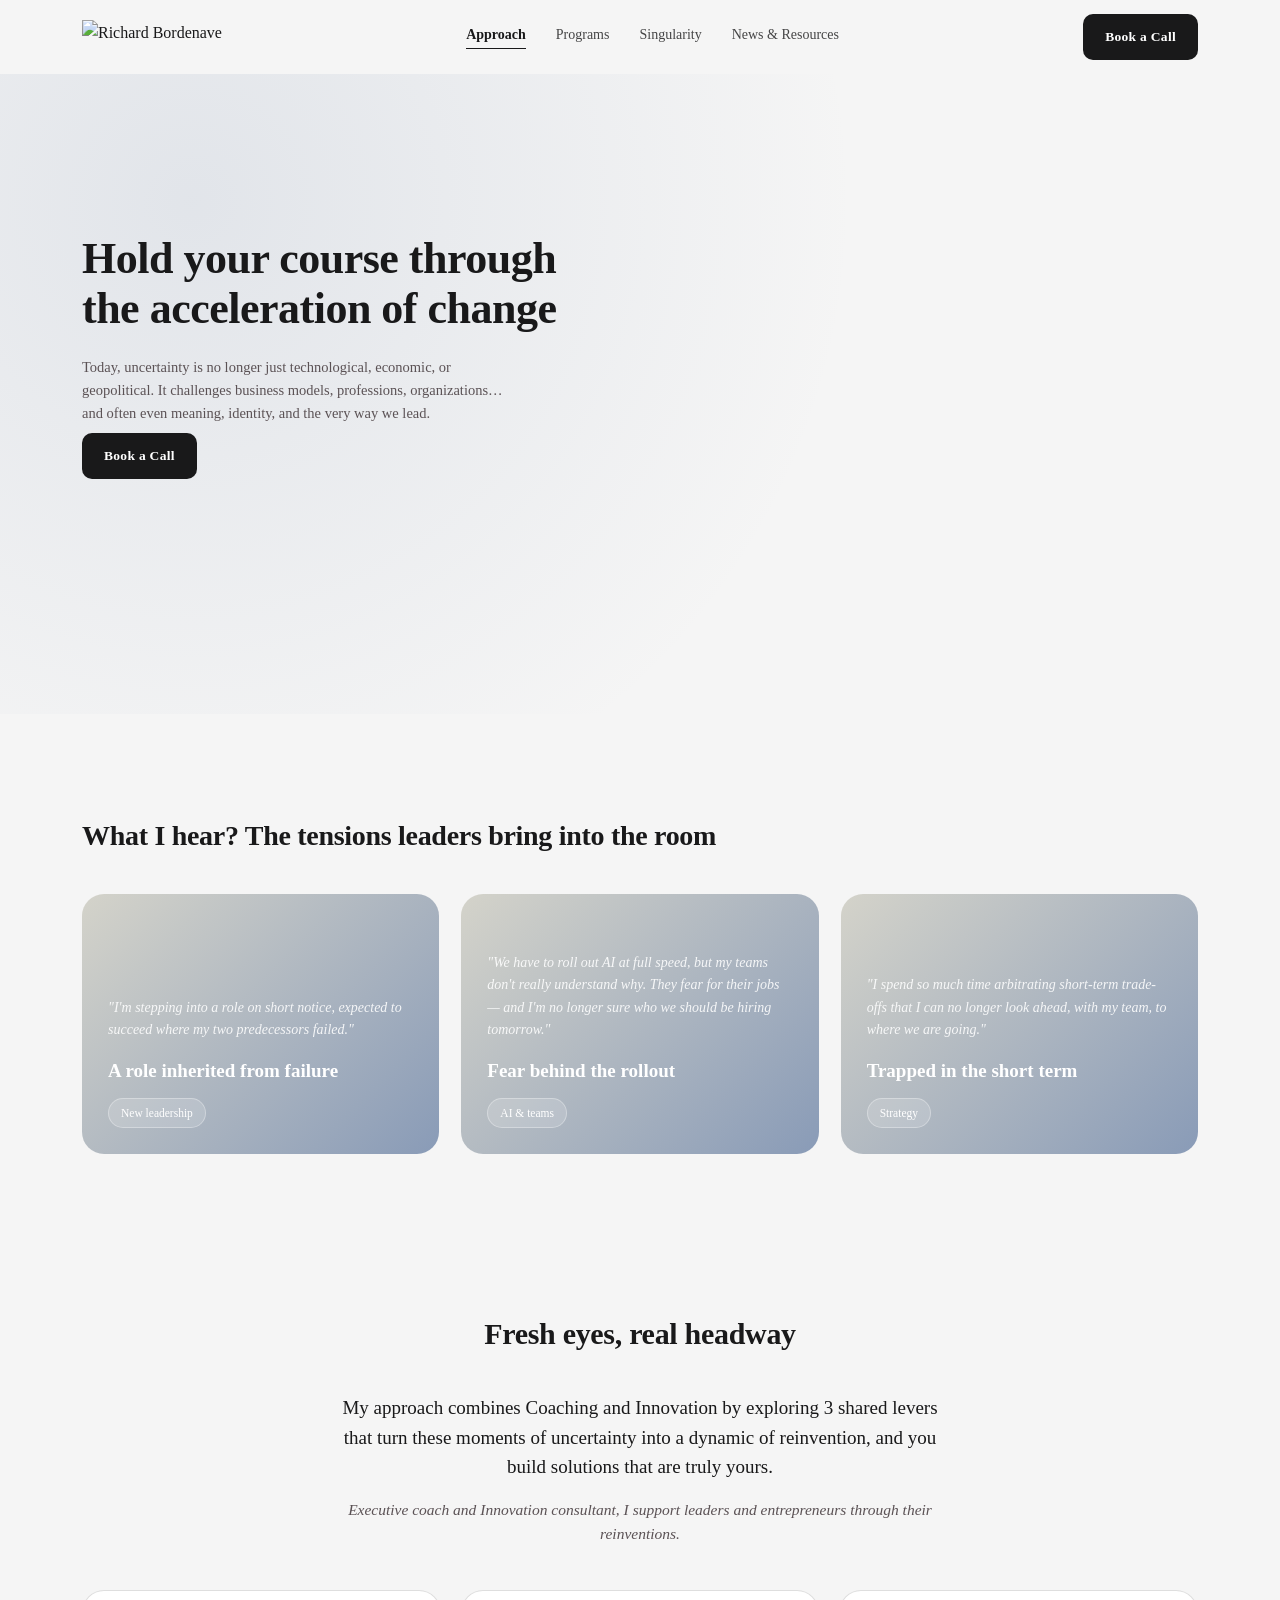
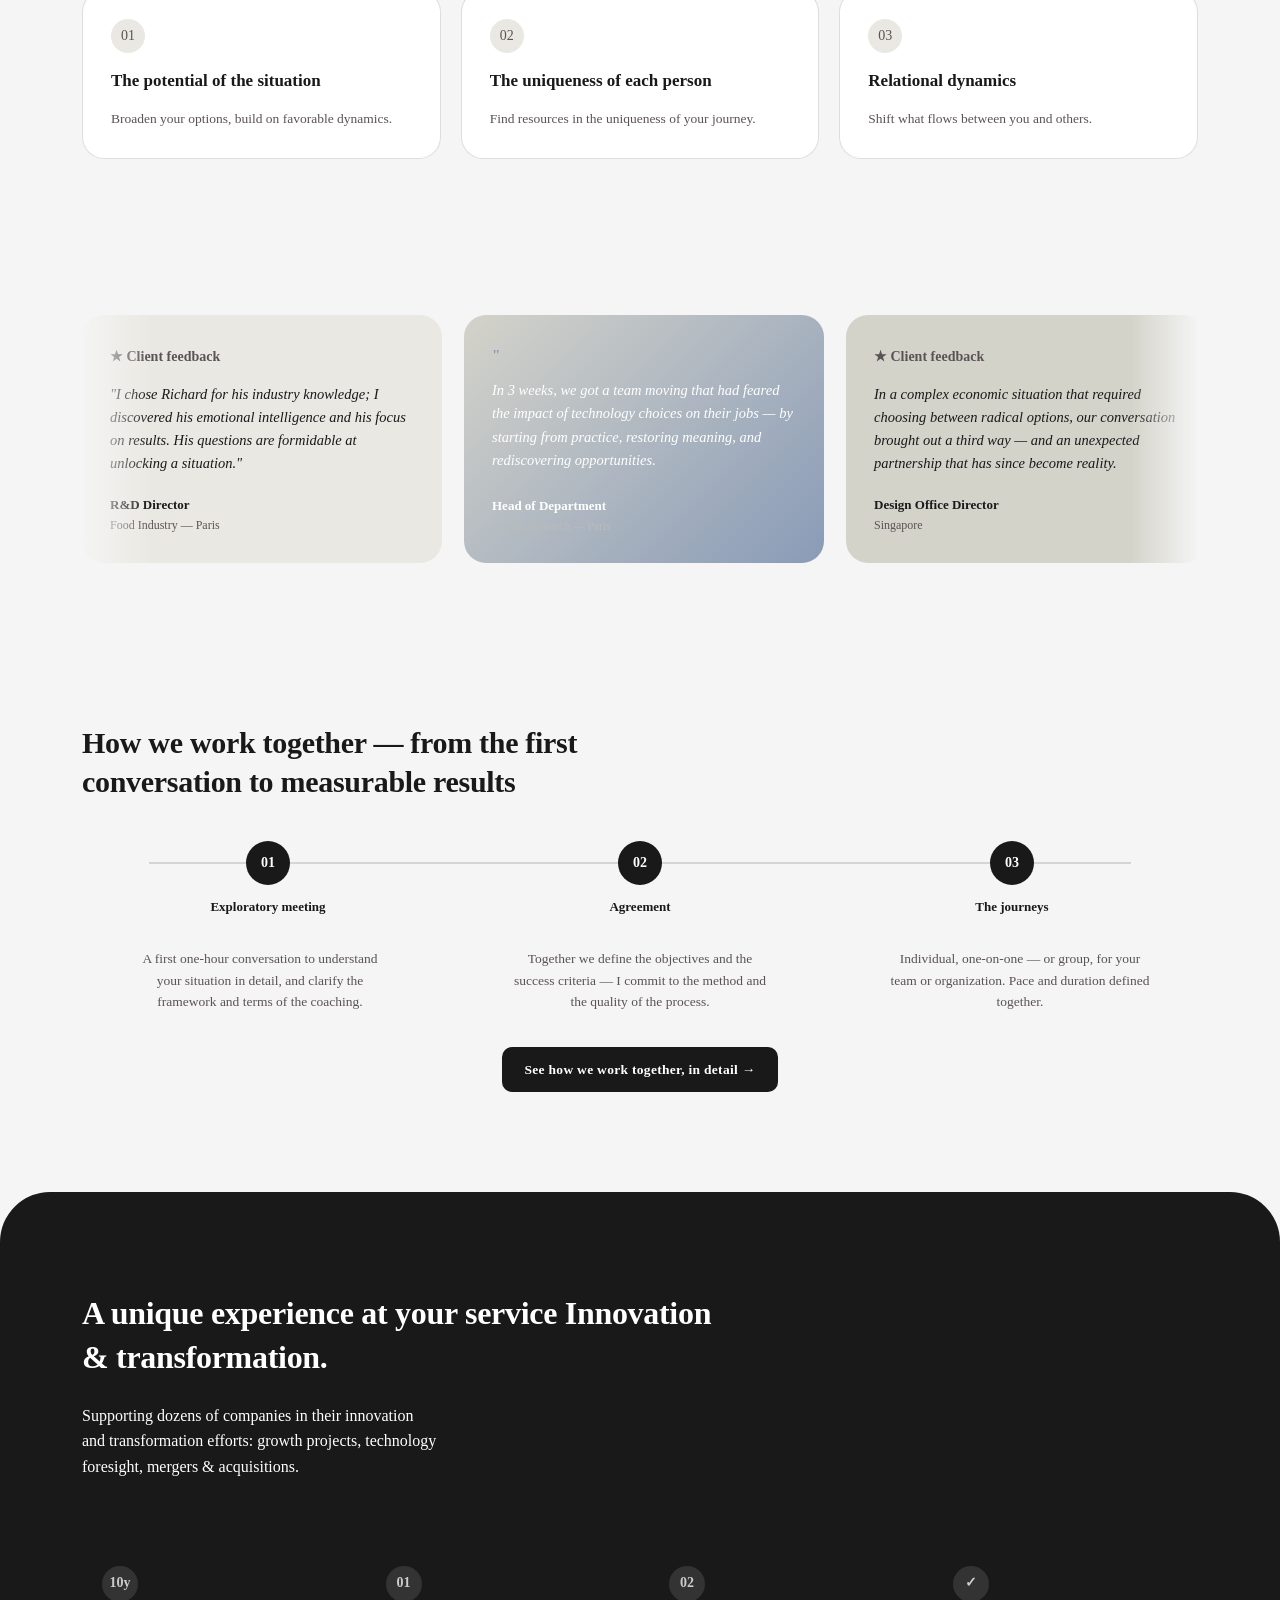
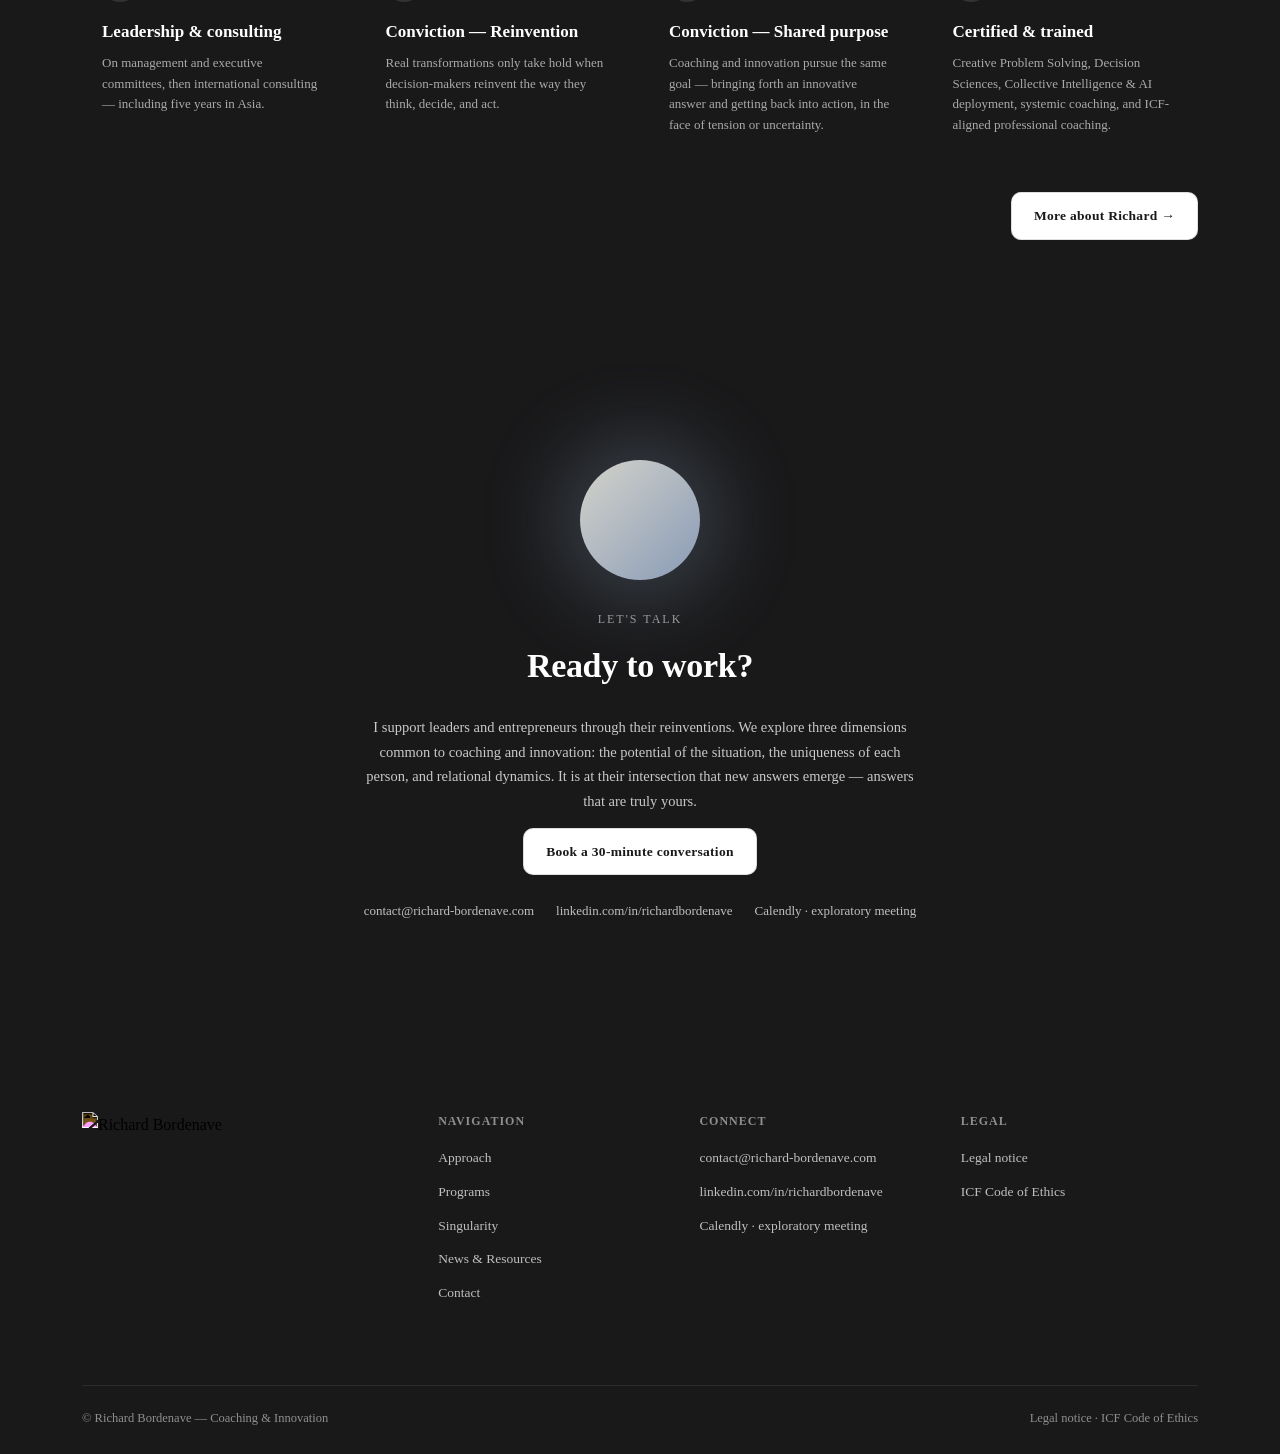
==== commit a8030c3a: "Add files via upload" ====
--- a/index.html
+++ b/index.html
@@ -9,43 +9,42 @@
 <body>
   <header class="nav">
     <div class="nav-inner">
-      <a class="logo" href="/"><img src="https://harisumer.me/project-2/logo.png" alt="Richard Bordenave"></a>
+      <a class="logo" href="/project-2/"><img src="https://harisumer.me/project-2/logo.png" alt="Richard Bordenave"></a>
       <nav class="links">
-        <a href="/" class="active">Approach</a>
-        <a href="/work">Work</a>
-        <a href="/about">About</a>
-        <a href="/contact">Contact</a>
+        <a href="/project-2/" class="active">Approach</a>
+        <a href="/project-2/programs">Programs</a>
+        <a href="/project-2/singularity">Singularity</a>
+        <a href="/project-2/news">News &amp; Resources</a>
       </nav>
-      <a class="btn" href="/contact">Book a Call</a>
+      <a class="btn" href="/project-2/contact">Book a Call</a>
     </div>
   </header>
 
+  <!-- ===== HERO ===== -->
   <section class="hero">
     <div class="wrap hero-grid">
       <div class="hero-left animate-once">
-        <div class="badge"><span class="pulse"></span> Section 01 · Approach</div>
         <h1 class="headline">Hold your course through the acceleration of change</h1>
         <p class="sub">Today, uncertainty is no longer just technological, economic, or geopolitical. It challenges business models, professions, organizations… and often even meaning, identity, and the very way we lead.</p>
-      </div>
-      <div class="hero-copy animate-once" style="animation-delay:0.2s;">
-        <p>The greater the responsibilities and the more complex the stakes, the harder it becomes to find a protected space to replenish your inspiration and adjust your course.</p>
-        <a class="btn" href="/contact">Book a Call</a>
-      </div>
-    </div>
-    <div class="hero-portrait">
+         <a class="btn" href="/contact">Book a Call</a>
+      </div>
+     
+    </div>
+    <!-- <div class="hero-portrait">
       <img src="https://harisumer.me/project-2/men.png" alt="Richard Bordenave">
-    </div>
-  </section>
-
+    </div> -->
+  </section>
+
+  <!-- ===== WHAT I HEAR ===== -->
   <section class="section" id="hear">
     <div class="wrap">
       <div class="section-head animate-once">
         <div>
-          <div class="eyebrow">What I hear</div>
-          <h2 class="section-title">The tensions leaders bring into the room</h2>
-        </div>
-      </div>
-      <div class="works-grid stagger-children">
+          
+          <h2 class="section-title">What I hear? The tensions leaders bring into the room</h2>
+        </div>
+      </div>
+      <div class="works-grid three stagger-children">
         <div class="work-card">
           <p class="q">"I'm stepping into a role on short notice, expected to succeed where my two predecessors failed."</p>
           <h3>A role inherited from failure</h3>
@@ -61,92 +60,145 @@
           <h3>Trapped in the short term</h3>
           <div class="tags"><span class="tag">Strategy</span></div>
         </div>
-        <div class="work-card">
-          <p class="q">The greater the responsibilities and the more complex the stakes, the harder it becomes to find a protected space to replenish your inspiration.</p>
-          <h3>The real stakes</h3>
-          <div class="tags"><span class="tag">Approach</span></div>
-        </div>
-      </div>
-    </div>
-  </section>
-
-  <section class="section">
+      </div>
+    </div>
+  </section>
+
+  <!-- ===== SECTION 01 · APPROACH ===== -->
+  <section class="section tight">
+    <div class="wrap">
+      <div class="services-head animate-once"  style="text-align: center;">
+        
+        <h2  style="text-align: center; max-width: 100%;" >Fresh eyes, <b>real headway</b></h2>
+      </div>
+      <p class="lead-statement animate-once">My approach combines Coaching and Innovation by exploring 3 shared levers that turn these moments of uncertainty into a dynamic of reinvention, and you build solutions that are truly yours.</p>
+      <p class="lead-statement animate-once" style="margin-top:16px; font-size:15.5px; color:var(--muted); font-family:var(--body); font-style:italic;">Executive coach and Innovation consultant, I support leaders and entrepreneurs through their reinventions.</p>
+      <div class="circle-grid stagger-children" style="margin-top:44px;">
+        <div class="circle-card">
+          <div class="circle-num">01</div>
+          <h3>The potential of the situation</h3>
+          <p class="desc">Broaden your options, build on favorable dynamics.</p>
+        </div>
+        <div class="circle-card">
+          <div class="circle-num">02</div>
+          <h3>The uniqueness of each person</h3>
+          <p class="desc">Find resources in the uniqueness of your journey.</p>
+        </div>
+        <div class="circle-card">
+          <div class="circle-num">03</div>
+          <h3>Relational dynamics</h3>
+          <p class="desc">Shift what flows between you and others.</p>
+        </div>
+      </div>
+    </div>
+  </section>
+
+  <!-- ===== WHAT THEY SAY (carousel) ===== -->
+  <section class="section tight">
     <div class="wrap">
       <div class="section-head animate-once">
         <div>
-          <div class="eyebrow">What they say</div>
-          <h2 class="section-title">Fresh eyes, real headway</h2>
-        </div>
-      </div>
-      <div class="cred-grid stagger-children">
-        <div class="cred-card">
-          <div>
-            <div class="award-badge">★ Client feedback</div>
-            <p class="quote">"I chose Richard for his industry knowledge; I discovered his emotional intelligence and his focus on results. His questions are formidable at unlocking a situation."</p>
-          </div>
-          <div class="cite"><b>R&amp;D Director</b>Food Industry — Paris</div>
-        </div>
-        <div class="quote-card">
-          <div class="quote-mark">"</div>
-          <p>In 3 weeks, we got a team moving that had feared the impact of technology choices on their jobs — by starting from practice, restoring meaning, and rediscovering opportunities.</p>
-          <div class="quote-author">
-            <div class="name">Head of Department</div>
-            <div class="role">Market Research — Paris</div>
-          </div>
-        </div>
-        <div class="stat-card">
-          <div>
-            <div class="award-badge">★ Client feedback</div>
-            <p class="quote">In a complex economic situation that required choosing between radical options, our conversation brought out a third way — and an unexpected partnership that has since become reality.</p>
-          </div>
-          <div class="cite"><b>Design Office Director</b>Singapore</div>
-        </div>
-      </div>
-    </div>
-  </section>
-
-  <section class="section" id="method">
+          
+          
+        </div>
+      </div>
+      <div class="testimonial-carousel animate-once">
+        <div class="testimonial-track">
+          <div class="cred-card">
+            <div>
+              <div class="award-badge">★ Client feedback</div>
+              <p class="quote">"I chose Richard for his industry knowledge; I discovered his emotional intelligence and his focus on results. His questions are formidable at unlocking a situation."</p>
+            </div>
+            <div class="cite"><b>R&amp;D Director</b>Food Industry — Paris</div>
+          </div>
+          <div class="quote-card">
+            <div class="quote-mark">"</div>
+            <p>In 3 weeks, we got a team moving that had feared the impact of technology choices on their jobs — by starting from practice, restoring meaning, and rediscovering opportunities.</p>
+            <div class="quote-author">
+              <div class="name">Head of Department</div>
+              <div class="role">Market Research — Paris</div>
+            </div>
+          </div>
+          <div class="stat-card">
+            <div>
+              <div class="award-badge">★ Client feedback</div>
+              <p class="quote">In a complex economic situation that required choosing between radical options, our conversation brought out a third way — and an unexpected partnership that has since become reality.</p>
+            </div>
+            <div class="cite"><b>Design Office Director</b>Singapore</div>
+          </div>
+          <!-- duplicate set for seamless loop -->
+          <div class="cred-card" aria-hidden="true">
+            <div>
+              <div class="award-badge">★ Client feedback</div>
+              <p class="quote">"I chose Richard for his industry knowledge; I discovered his emotional intelligence and his focus on results. His questions are formidable at unlocking a situation."</p>
+            </div>
+            <div class="cite"><b>R&amp;D Director</b>Food Industry — Paris</div>
+          </div>
+          <div class="quote-card" aria-hidden="true">
+            <div class="quote-mark">"</div>
+            <p>In 3 weeks, we got a team moving that had feared the impact of technology choices on their jobs — by starting from practice, restoring meaning, and rediscovering opportunities.</p>
+            <div class="quote-author">
+              <div class="name">Head of Department</div>
+              <div class="role">Market Research — Paris</div>
+            </div>
+          </div>
+          <div class="stat-card" aria-hidden="true">
+            <div>
+              <div class="award-badge">★ Client feedback</div>
+              <p class="quote">In a complex economic situation that required choosing between radical options, our conversation brought out a third way — and an unexpected partnership that has since become reality.</p>
+            </div>
+            <div class="cite"><b>Design Office Director</b>Singapore</div>
+          </div>
+        </div>
+      </div>
+    </div>
+  </section>
+
+  <!-- ===== SECTION 02 · PROGRAMS — how we work together (timeline, condensed) ===== -->
+  <section class="section">
     <div class="wrap">
       <div class="services-head animate-once">
-        <div class="eyebrow">How we work together</div>
-        <h2>A clear, committed process — <b>from the first conversation to measurable results</b></h2>
-      </div>
-      <div class="services-grid stagger-children">
-        <div class="service-card">
-          <div class="service-top"><h3>Exploratory meeting</h3><div class="service-icon">01</div></div>
-          <p class="desc">A first one-hour conversation to understand your situation in detail, and clarify the framework and terms of the coaching. What is your situation? What have you already tried? What would you like to achieve? What experience do you have with coaching?</p>
-          <div class="service-tags"><span class="tag">1 hour</span><span class="tag">Video or in person</span></div>
-        </div>
-        <div class="service-card featured">
-          <div class="service-top"><h3>Agreement</h3><div class="service-icon">02</div></div>
-          <p class="desc">Together we define the objectives and the success criteria. I commit to the method and the quality of the process, to reach your goals within a limited number of sessions.</p>
-          <div class="service-tags"><span class="tag">Objectives</span><span class="tag">Success criteria</span></div>
-        </div>
-        <div class="service-card">
-          <div class="service-top"><h3>The journeys</h3><div class="service-icon">03</div></div>
-          <p class="desc">Individual: 8 one-hour sessions, in person, by video — or walking! Over 4 to 6 months, at the pace that suits you. Group: custom-designed workshops, seminars, co-development, keynotes for your team or organization.</p>
-          <div class="service-tags"><span class="tag">Individual</span><span class="tag">Group</span><span class="tag">Custom</span></div>
-        </div>
-      </div>
-    </div>
-  </section>
-
+        
+        <h2>How we work together — <b>from the first conversation to measurable results</b></h2>
+      </div>
+      <div class="timeline condensed stagger-children">
+        <div class="timeline-line-row">
+          <div class="timeline-node"><div class="dot">01</div><span class="tl-label">Exploratory meeting</span></div>
+          <div class="timeline-node"><div class="dot">02</div><span class="tl-label">Agreement</span></div>
+          <div class="timeline-node"><div class="dot">03</div><span class="tl-label">The journeys</span></div>
+        </div>
+        <div class="timeline-cols">
+          <div class="timeline-col">
+            <p class="desc">A first one-hour conversation to understand your situation in detail, and clarify the framework and terms of the coaching.</p>
+          </div>
+          <div class="timeline-col">
+            <p class="desc">Together we define the objectives and the success criteria — I commit to the method and the quality of the process.</p>
+          </div>
+          <div class="timeline-col">
+            <p class="desc">Individual, one-on-one — or group, for your team or organization. Pace and duration defined together.</p>
+          </div>
+        </div>
+      </div>
+      <div style="text-align:center; margin-top:34px;">
+        <a class="btn" href="/programs">See how we work together, in detail →</a>
+      </div>
+    </div>
+  </section>
+
+  <!-- ===== SECTION 03 · SINGULARITY (condensed) ===== -->
   <section class="section dark-section">
     <div class="wrap">
       <div class="how-head animate-once">
-        <div class="eyebrow">Section 02 · Expertise</div>
-        <h2>A unique experience at your service — <b>20 years supporting leaders through transformation</b></h2>
+        
+        <h2>A unique experience at your service Innovation &amp; transformation.</h2>
+          <p> Supporting dozens of companies in their innovation <br>and transformation efforts: growth projects, technology <br>foresight, mergers &amp; acquisitions.</p>
       </div>
       <div class="steps-row stagger-children">
-        <div class="step">
-          <div class="num">20y</div>
-          <h4>Twenty years in transformation</h4>
-          <p>Supporting dozens of companies in their innovation and transformation efforts: growth projects, technology foresight, mergers &amp; acquisitions.</p>
-        </div>
+        
         <div class="step">
           <div class="num">10y</div>
-          <h4>A decade in leadership</h4>
-          <p>Ten years on management and executive committees, then international consulting — including five years in Asia.</p>
+          <h4>Leadership &amp; consulting</h4>
+          <p>On management and executive committees, then international consulting — including five years in Asia.</p>
         </div>
         <div class="step">
           <div class="num">01</div>
@@ -156,66 +208,33 @@
         <div class="step">
           <div class="num">02</div>
           <h4>Conviction — Shared purpose</h4>
-          <p>Coaching and innovation pursue the same goal — enabling people to bring forth an innovative answer and get back into action, in the face of tension or uncertainty.</p>
+          <p>Coaching and innovation pursue the same goal — bringing forth an innovative answer and getting back into action, in the face of tension or uncertainty.</p>
         </div>
         <div class="step">
           <div class="num">✓</div>
           <h4>Certified &amp; trained</h4>
-          <p>Trained in Creative Problem Solving (Crea-France), Decision Sciences (BVA Nudge Unit), Collective Intelligence and AI deployment (Ipsos Strategy3), systemic coaching at LACT (Palo Alto School), and certified as a Professional Coach at the École des Psychologues Praticiens in Paris — aligned with ICF standards.</p>
+          <p>Creative Problem Solving, Decision Sciences, Collective Intelligence &amp; AI deployment, systemic coaching, and ICF-aligned professional coaching.</p>
         </div>
       </div>
       <div style="text-align:right; margin-top: 30px;">
-        <a class="btn light" href="/about">More about Richard →</a>
-      </div>
-    </div>
-  </section>
-
-  <section class="section faq-section">
-    <div class="wrap faq-grid">
-      <div class="faq-left animate-once">
-        <div class="eyebrow">The method</div>
-        <h2>Fresh eyes, <b>real headway</b></h2>
-        <p class="intro">Executive coach and Innovation consultant, I support leaders and entrepreneurs through their reinventions: stepping into a new role, career shifts, strategic pivots, AI-driven transformation…</p>
-        <a class="btn" href="/contact">Book a Call</a>
-      </div>
-      <div class="faq-card animate-once" style="animation-delay:0.2s;">
-        <div class="faq-pill">💬 My approach</div>
-        <div class="faq-item open">
-          <div class="faq-q"><span>What does your approach combine?</span><span class="icon">+</span></div>
-          <div class="faq-a">My approach combines Coaching and Innovation by exploring their 3 shared levers, so that we turn moments of uncertainty into a dynamic of reinvention.</div>
-        </div>
-        <div class="faq-item">
-          <div class="faq-q"><span>The potential of the situation</span><span class="icon">+</span></div>
-          <div class="faq-a">Broaden your options, build on favorable dynamics.</div>
-        </div>
-        <div class="faq-item">
-          <div class="faq-q"><span>The uniqueness of each person</span><span class="icon">+</span></div>
-          <div class="faq-a">Find resources in the uniqueness of your journey.</div>
-        </div>
-        <div class="faq-item">
-          <div class="faq-q"><span>Relational dynamics</span><span class="icon">+</span></div>
-          <div class="faq-a">Shift what flows between you and others.</div>
-        </div>
-        <div class="faq-item">
-          <div class="faq-q"><span>Individual journey</span><span class="icon">+</span></div>
-          <div class="faq-a">One-on-one, 8 one-hour sessions, in person, by video — or walking! Over 4 to 6 months, at the pace that suits you.</div>
-        </div>
-        <div class="faq-item">
-          <div class="faq-q"><span>Group journeys</span><span class="icon">+</span></div>
-          <div class="faq-a">For your team or organization — custom-designed workshops, seminars, co-development, and keynotes, with duration and pace defined together based on your goals.</div>
-        </div>
-      </div>
-    </div>
-  </section>
-
+        <a class="btn light" href="/singularity">More about Richard →</a>
+      </div>
+    </div>
+  </section>
+
+  <!-- ===== CTA ===== -->
   <section class="cta-section" id="contact">
     <div class="wrap">
       <div class="cta-orb"></div>
-      <div class="eyebrow">Elevator pitch · Contact — the essentials in 30 seconds</div>
-      <h2>In a <b>nutshell</b></h2>
-      <p>Executive coach and Innovation consultant, I support leaders and entrepreneurs through their reinventions. We explore three dimensions common to coaching and innovation: the potential of the situation, the uniqueness of each person, and relational dynamics. It is at their intersection that new answers emerge — answers that are truly yours.</p>
-      <div class="tagline">Fresh eyes, real headway.</div>
-      <a class="btn light" href="/contact">Book a 30-minute conversation</a>
+      <div class="eyebrow">Let's talk</div>
+      <h2>Ready to <b>work?</b></h2>
+      <p>I support leaders and entrepreneurs through their reinventions. We explore three dimensions common to coaching and innovation: the potential of the situation, the uniqueness of each person, and relational dynamics. It is at their intersection that new answers emerge — answers that are truly yours.</p>
+      <a class="btn light" href="/project-2/contact">Book a 30-minute conversation</a>
+      <div class="contact-links">
+        <a href="mailto:contact@richard-bordenave.com">contact@richard-bordenave.com</a>
+        <a href="https://linkedin.com/in/richardbordenave">linkedin.com/in/richardbordenave</a>
+        <a href="/project-2/contact">Calendly · exploratory meeting</a>
+      </div>
     </div>
   </section>
 
@@ -227,16 +246,17 @@
         </div>
         <div class="footer-col">
           <h6>Navigation</h6>
-          <a href="/">Approach</a>
-          <a href="/work">Work</a>
-          <a href="/about">About</a>
-          <a href="/contact">Contact</a>
+          <a href="/project-2/">Approach</a>
+          <a href="/project-2/programs">Programs</a>
+          <a href="/project-2/singularity">Singularity</a>
+          <a href="/project-2/news">News &amp; Resources</a>
+          <a href="/project-2/contact">Contact</a>
         </div>
         <div class="footer-col">
           <h6>Connect</h6>
           <a href="mailto:contact@richard-bordenave.com">contact@richard-bordenave.com</a>
           <a href="https://linkedin.com/in/richardbordenave">linkedin.com/in/richardbordenave</a>
-          <a href="/contact">Calendly · exploratory meeting</a>
+          <a href="/project-2/contact">Calendly · exploratory meeting</a>
         </div>
         <div class="footer-col">
           <h6>Legal</h6>
@@ -250,15 +270,5 @@
       </div>
     </div>
   </footer>
-
-  <script>
-    document.querySelectorAll('.faq-item').forEach(item => {
-      item.querySelector('.faq-q').addEventListener('click', () => {
-        const isOpen = item.classList.contains('open');
-        document.querySelectorAll('.faq-item.open').forEach(i => i.classList.remove('open'));
-        if (!isOpen) item.classList.add('open');
-      });
-    });
-  </script>
 </body>
 </html>
--- a/assets/styles.css
+++ b/assets/styles.css
@@ -96,7 +96,7 @@
 }
 .logo { display: flex; align-items: center; gap: 10px; }
 .logo img { height: 34px; width: auto; }
-nav.links { display: flex; gap: 36px; font-size: 14px; color: var(--ink); font-family: var(--body); }
+nav.links { display: flex; gap: 30px; font-size: 14px; color: var(--ink); font-family: var(--body); white-space: nowrap; }
 nav.links a { opacity: .8; transition: opacity .2s; }
 nav.links a:hover { opacity: 1; }
 nav.links a.active { opacity: 1; font-weight: 600; border-bottom: 1px solid var(--ink); padding-bottom: 2px; }
@@ -135,7 +135,7 @@
   grid-template-columns: 1fr 1fr;
   align-items: start;
   gap: 24px;
-  margin-top: 200px;
+  margin-top: 80px;
 }
 .badge {
   display: inline-flex;
@@ -241,11 +241,11 @@
   flex-direction: column;
   justify-content: flex-end;
   padding: 26px;
-  background: linear-gradient(150deg, var(--muted), var(--ink));
+ background: var(--grad);
   transition: transform 0.25s ease, box-shadow 0.3s ease;
 }
 .work-card:hover { transform: translateY(-4px); box-shadow: 0 20px 30px rgba(0, 0, 0, 0.1); }
-.work-card.alt { background: linear-gradient(150deg, var(--slate), var(--muted)); }
+
 .work-card h3 { margin: 0 0 12px; font-size: 19px; font-weight: 700; }
 .work-card p.q { font-size: 14px; line-height: 1.6; color: rgba(255, 255, 255, .88); margin: 0 0 14px; font-style: italic; }
 .tags { display: flex; gap: 8px; flex-wrap: wrap; }
@@ -258,7 +258,7 @@
 .cred-card p.quote { margin: 0 0 20px; font-size: 14.5px; color: var(--ink); line-height: 1.6; font-style: italic; }
 .cite { font-size: 12px; color: var(--muted); }
 .cite b { color: var(--ink); display: block; font-family: var(--display); font-weight: 700; font-size: 13px; }
-.quote-card { background: var(--ink); color: #fff; border-radius: var(--radius-lg); padding: 28px; display: flex; flex-direction: column; justify-content: space-between; }
+.quote-card { background: var(--grad); color: #fff; border-radius: var(--radius-lg); padding: 28px; display: flex; flex-direction: column; justify-content: space-between; }
 .quote-mark { font-size: 15px; color: var(--slate); letter-spacing: 2px; font-weight: 700; margin-bottom: 10px; }
 .quote-card p { font-size: 14.5px; line-height: 1.6; margin: 0 0 22px; font-style: italic; }
 .quote-author .name { font-size: 13px; font-weight: 600; font-family: var(--display); }
@@ -267,7 +267,7 @@
 .stat-card p.quote { margin: 0 0 20px; font-size: 14.5px; color: var(--ink); line-height: 1.6; font-style: italic; }
 
 /* ---------- SERVICES / PROCESS CARDS ---------- */
-.services-head { display: grid; grid-template-columns: 200px 1fr; gap: 24px; margin-bottom: 40px; }
+.services-head { display: grid;  gap: 24px; margin-bottom: 40px; }
 .services-head h2 { font-size: 30px; font-weight: 700; line-height: 1.3; letter-spacing: -.3px; margin: 0; max-width: 640px; }
 .services-grid { display: grid; grid-template-columns: repeat(3, 1fr); gap: 20px; }
 .service-card {
@@ -299,14 +299,14 @@
 .service-card blockquote { font-size: 12.5px; color: var(--muted); font-style: italic; border-left: 2px solid var(--line); padding-left: 10px; margin: 0; }
 
 /* ---------- DARK SECTION / STEPS ---------- */
-.dark-section { background: var(--ink); color: #fff; border-radius: 50px; }
-.how-head { display: grid; grid-template-columns: 220px 1fr; gap: 24px; margin-bottom: 60px; }
+.dark-section { background: var(--ink); color: #fff; border-radius: 50px 50px 0 0;  }
+.how-head { display: grid;  gap: 24px; margin-bottom: 60px; }
 .how-head .eyebrow { color: #9a9a9a; }
 .how-head h2 { font-size: 32px; font-weight: 700; line-height: 1.35; max-width: 640px; letter-spacing: -.3px; margin: 0; color: #fff; }
 .steps-row { display: flex; flex-wrap: wrap; gap: 18px; justify-content: space-between; margin-top: 20px; }
 .step {
   flex: 1 1 180px; min-width: 160px;
-  background: #232324; border: 1px solid #333;
+  
   border-radius: var(--radius-lg); padding: 26px 20px;
   transition: transform 0.25s ease, background 0.3s ease;
   display: flex; flex-direction: column;
@@ -443,6 +443,112 @@
 .detail-card { border: 1px solid var(--line); border-radius: var(--radius-lg); padding: 24px; background: #fff; }
 .detail-card .eyebrow { margin-bottom: 8px; }
 .detail-card a, .detail-card span.value { font-size: 15px; font-weight: 600; font-family: var(--display); }
+
+/* ============================================================
+   NEW — Shared: three-col grid, lead statement, timeline,
+   testimonial carousel, venn diagram, authors grid, news page
+   ============================================================ */
+.works-grid.three { grid-template-columns: repeat(3, 1fr); }
+
+.lead-statement {
+  max-width: 620px;
+  margin: 36px auto 0;
+  text-align: center;
+  font-family: var(--display);
+  font-size: 19px;
+  line-height: 1.55;
+  color: var(--ink);
+}
+
+/* ---------- TIMELINE ---------- */
+.timeline-line-row {
+  position: relative;
+  display: grid;
+  grid-template-columns: repeat(3, 1fr);
+  margin-bottom: 30px;
+}
+.timeline-line-row::before {
+  content: "";
+  position: absolute;
+  top: 21px; left: 6%; right: 6%;
+  height: 2px;
+  background: var(--line);
+  z-index: 0;
+}
+.timeline-node { display: flex; flex-direction: column; align-items: center; gap: 12px; position: relative; z-index: 1; }
+.timeline-node .dot {
+  width: 44px; height: 44px; border-radius: 50%;
+  background: var(--ink); color: #fff;
+  display: flex; align-items: center; justify-content: center;
+  font-family: var(--display); font-weight: 700; font-size: 14px; flex: none;
+}
+.timeline-node .tl-label { font-size: 13px; font-weight: 700; text-align: center; font-family: var(--display); }
+.timeline-cols { display: grid; grid-template-columns: repeat(3, 1fr); gap: 24px; align-items: stretch; }
+.timeline-col { border: 1px solid var(--line); border-radius: var(--radius-lg); padding: 24px; background: #fff; display: flex; flex-direction: column; gap: 14px; }
+.timeline-col h4 { font-size: 15.5px; font-weight: 700; margin: 0; }
+.timeline-col p.desc { font-size: 13.5px; color: var(--muted); line-height: 1.6; margin: 0; }
+.timeline-col .q-list { margin-top: 4px; }
+.timeline-col .mini-journey { border-top: 1px solid var(--line); padding-top: 14px; margin-top: auto; }
+.timeline-col .mini-journey .role { font-size: 11px; text-transform: uppercase; letter-spacing: 1px; color: var(--slate); display: block; margin-bottom: 6px; font-family: var(--display); }
+.timeline-col .mini-journey h5 { font-size: 14px; font-weight: 700; margin: 0 0 10px; font-family: var(--display); }
+.timeline-col .mini-journey ul { list-style: none; margin: 0 0 16px; padding: 0; display: flex; flex-direction: column; gap: 6px; }
+.timeline-col .mini-journey ul:last-child { margin-bottom: 0; }
+.timeline-col .mini-journey li { font-size: 12.5px; color: var(--muted); padding-left: 14px; position: relative; line-height: 1.5; }
+.timeline-col .mini-journey li::before { content: "—"; position: absolute; left: 0; color: var(--slate); }
+
+.timeline.condensed .timeline-col { background: transparent; border: none; padding: 0; text-align: center; align-items: center; }
+.timeline.condensed .timeline-col p.desc { max-width: 260px; margin: 0 auto; }
+
+/* ---------- TESTIMONIAL CAROUSEL ---------- */
+.testimonial-carousel {
+  overflow: hidden; position: relative;
+  -webkit-mask-image: linear-gradient(90deg, transparent, #000 6%, #000 94%, transparent);
+  mask-image: linear-gradient(90deg, transparent, #000 6%, #000 94%, transparent);
+}
+.testimonial-track { display: flex; gap: 22px; width: max-content; animation: scrollTestimonials 30s linear infinite; }
+.testimonial-carousel:hover .testimonial-track { animation-play-state: paused; }
+.testimonial-track > * { flex: 0 0 360px; }
+@keyframes scrollTestimonials { 0% { transform: translateX(0); } 100% { transform: translateX(-50%); } }
+
+/* ---------- VENN DIAGRAM (Singularity) ---------- */
+.section-head-center { text-align: center; max-width: 640px; margin: 0 auto 50px; }
+.section-head-center h2 { font-size: 30px; font-weight: 700; line-height: 1.35; margin: 10px 0 14px; }
+.section-head-center p.intro { font-size: 14.5px; color: var(--muted); font-style: italic; }
+.venn-wrap { display: grid; grid-template-columns: 1fr 360px 1fr; grid-template-rows: auto auto; column-gap: 36px; row-gap: 34px; align-items: center; }
+.venn-item { display: flex; flex-direction: column; gap: 8px; }
+.venn-item .kicker { font-size: 13px; font-weight: 600; color: var(--slate); font-style: italic; }
+.venn-item h3 { font-size: 16px; font-weight: 700; margin: 0; }
+.venn-item p { font-size: 13px; color: var(--muted); line-height: 1.6; margin: 0; }
+.venn-item.v-left { grid-column: 1; grid-row: 1; text-align: right; align-items: flex-end; }
+.venn-diagram { grid-column: 2; grid-row: 1 / 3; }
+.venn-diagram svg { width: 100%; height: auto; display: block; }
+.venn-item.v-right { grid-column: 3; grid-row: 1; }
+.venn-item.v-bottom { grid-column: 1 / 4; grid-row: 2; text-align: center; align-items: center; max-width: 480px; margin: 0 auto; }
+
+/* ---------- AUTHORS DETAIL (Singularity) ---------- */
+.authors-grid { display: grid; grid-template-columns: repeat(3, 1fr); gap: 20px; }
+.author-card { border: 1px solid var(--line); border-radius: var(--radius-lg); padding: 28px; background: #fff; display: flex; flex-direction: column; gap: 14px; }
+.author-card .anum { width: 34px; height: 34px; border-radius: 50%; background: var(--card); display: flex; align-items: center; justify-content: center; font-family: var(--display); font-size: 14px; color: var(--muted); }
+.author-card .kicker { font-size: 12.5px; color: var(--slate); font-weight: 700; text-transform: uppercase; letter-spacing: 1px; font-style: italic; }
+.author-card h3 { font-size: 17px; font-weight: 700; margin: 0; }
+.author-card p { font-size: 13px; color: var(--muted); line-height: 1.65; margin: 0 0 10px; }
+.author-card p:last-of-type { margin-bottom: 0; }
+.author-card .authors { font-size: 12px; color: var(--muted); border-top: 1px solid var(--line); padding-top: 12px; margin-top: auto; }
+.author-card .authors b { display: block; color: var(--ink); font-family: var(--display); font-size: 11.5px; letter-spacing: .5px; text-transform: uppercase; margin-bottom: 6px; }
+
+/* ---------- NEWS & RESOURCES ---------- */
+.news-grid { display: grid; grid-template-columns: 1.6fr 1fr; gap: 24px; align-items: start; }
+.pub-list { display: flex; flex-direction: column; gap: 16px; }
+.pub-card { border: 1px solid var(--line); border-radius: var(--radius-lg); padding: 22px 26px; background: #fff; display: flex; align-items: center; justify-content: space-between; gap: 16px; transition: transform .2s ease, box-shadow .25s ease; }
+.pub-card:hover { transform: translateY(-3px); box-shadow: 0 14px 30px rgba(25, 25, 26, .08); }
+.pub-card h3 { font-size: 15.5px; font-weight: 700; margin: 0 0 6px; }
+.pub-card .source { font-size: 12.5px; color: var(--muted); }
+.pub-card .arrow { font-family: var(--display); font-size: 18px; color: var(--slate); flex: none; }
+.events-card { background: var(--ink); color: #fff; border-radius: var(--radius-lg); padding: 30px; display: flex; flex-direction: column; gap: 16px; height: 100%; }
+.events-card h3 { font-size: 18px; font-weight: 700; margin: 0; }
+.events-card p { font-size: 13.5px; color: #c9c9c9; line-height: 1.6; margin: 0; }
+.events-card .note { font-size: 12px; color: #8f8f8f; font-style: italic; }
+.events-card a.btn { align-self: flex-start; margin-top: auto; }
 
 /* ---------- RESPONSIVE ---------- */
 @media (max-width: 900px) {
@@ -467,6 +573,16 @@
   .journeys-grid { grid-template-columns: 1fr; }
   .contact-grid { grid-template-columns: 1fr; }
   .details-grid { grid-template-columns: 1fr; }
+  .works-grid.three { grid-template-columns: 1fr; }
+  .timeline-line-row { display: none; }
+  .timeline-cols { grid-template-columns: 1fr; }
+  .testimonial-track > * { flex-basis: 280px; }
+  .venn-wrap { grid-template-columns: 1fr; grid-template-rows: none; row-gap: 24px; }
+  .venn-item.v-left, .venn-item.v-right, .venn-item.v-bottom, .venn-diagram { grid-column: 1; grid-row: auto; }
+  .venn-item.v-left, .venn-item.v-right, .venn-item.v-bottom { text-align: center; align-items: center; max-width: 100%; }
+  .venn-diagram { max-width: 300px; margin: 0 auto; }
+  .authors-grid { grid-template-columns: 1fr; }
+  .news-grid { grid-template-columns: 1fr; }
 }
 @media (prefers-reduced-motion: reduce) {
   * { animation: none !important; transition: none !important; }
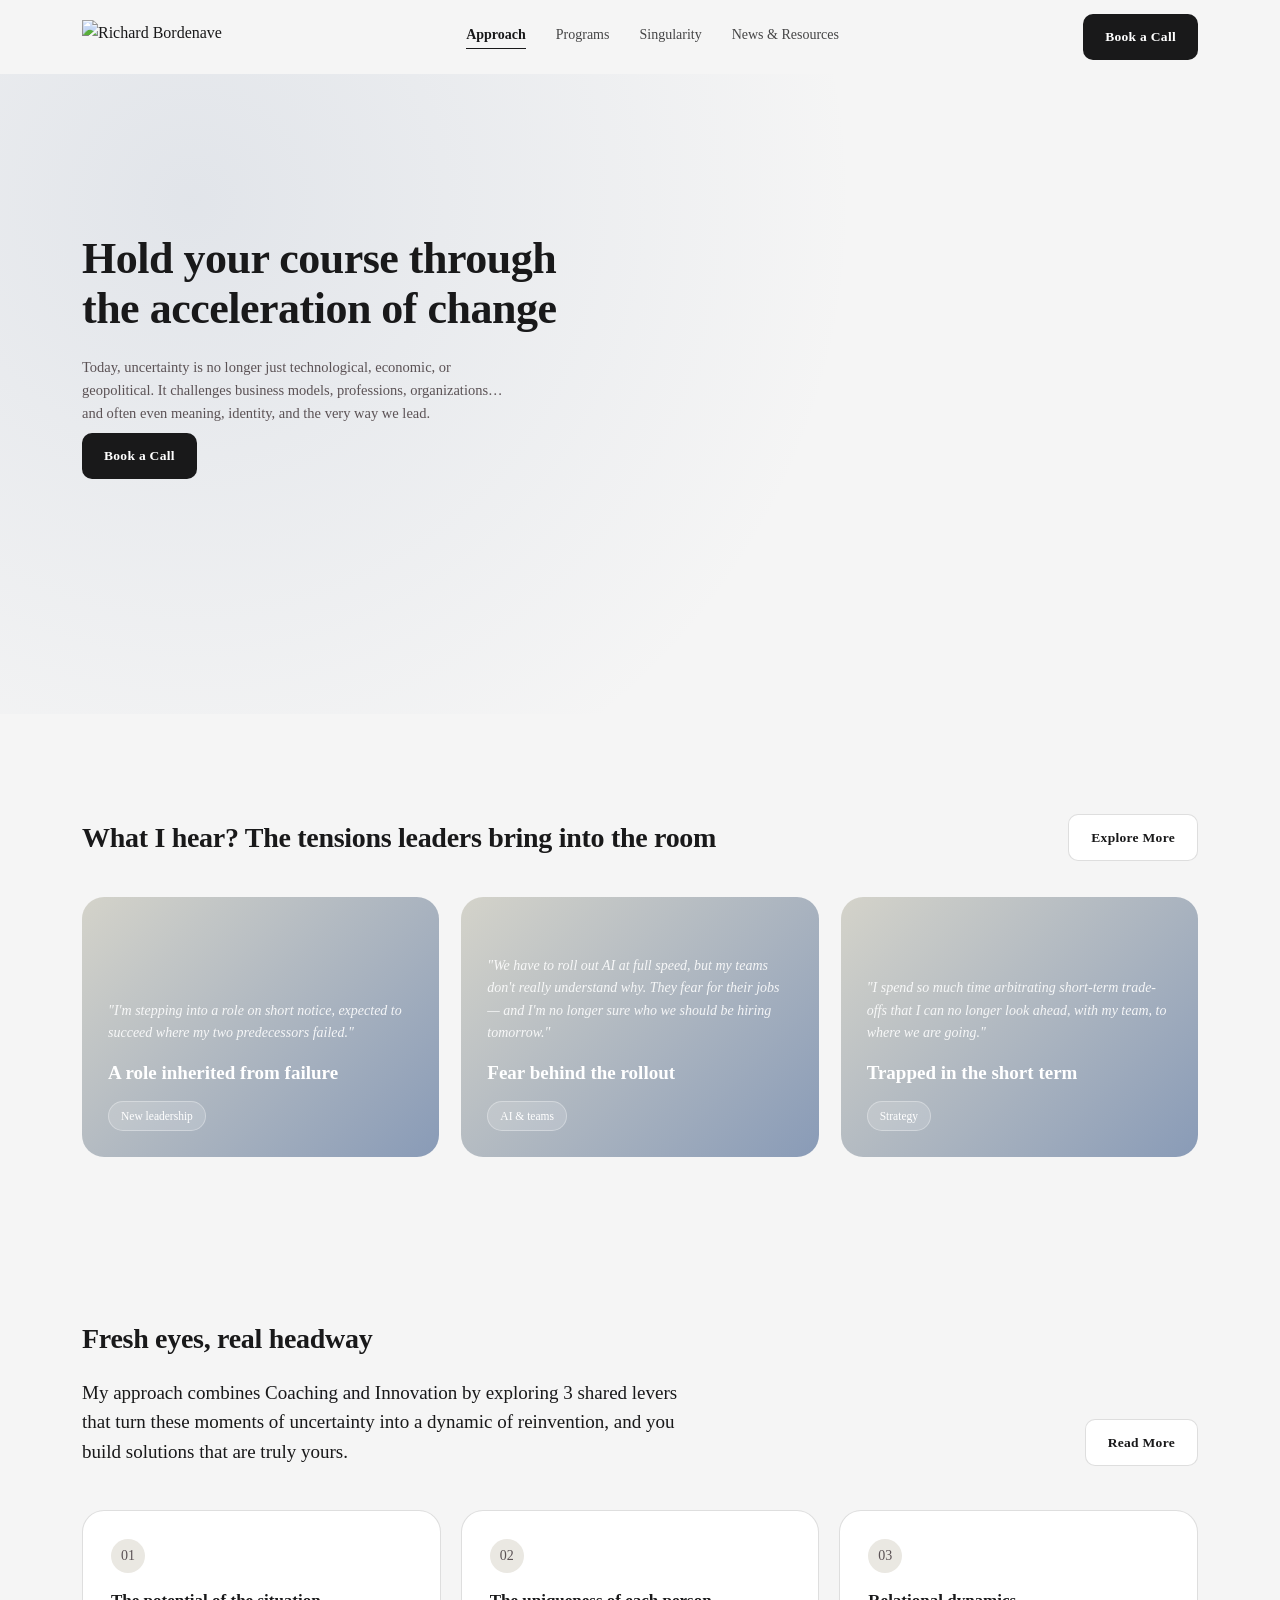
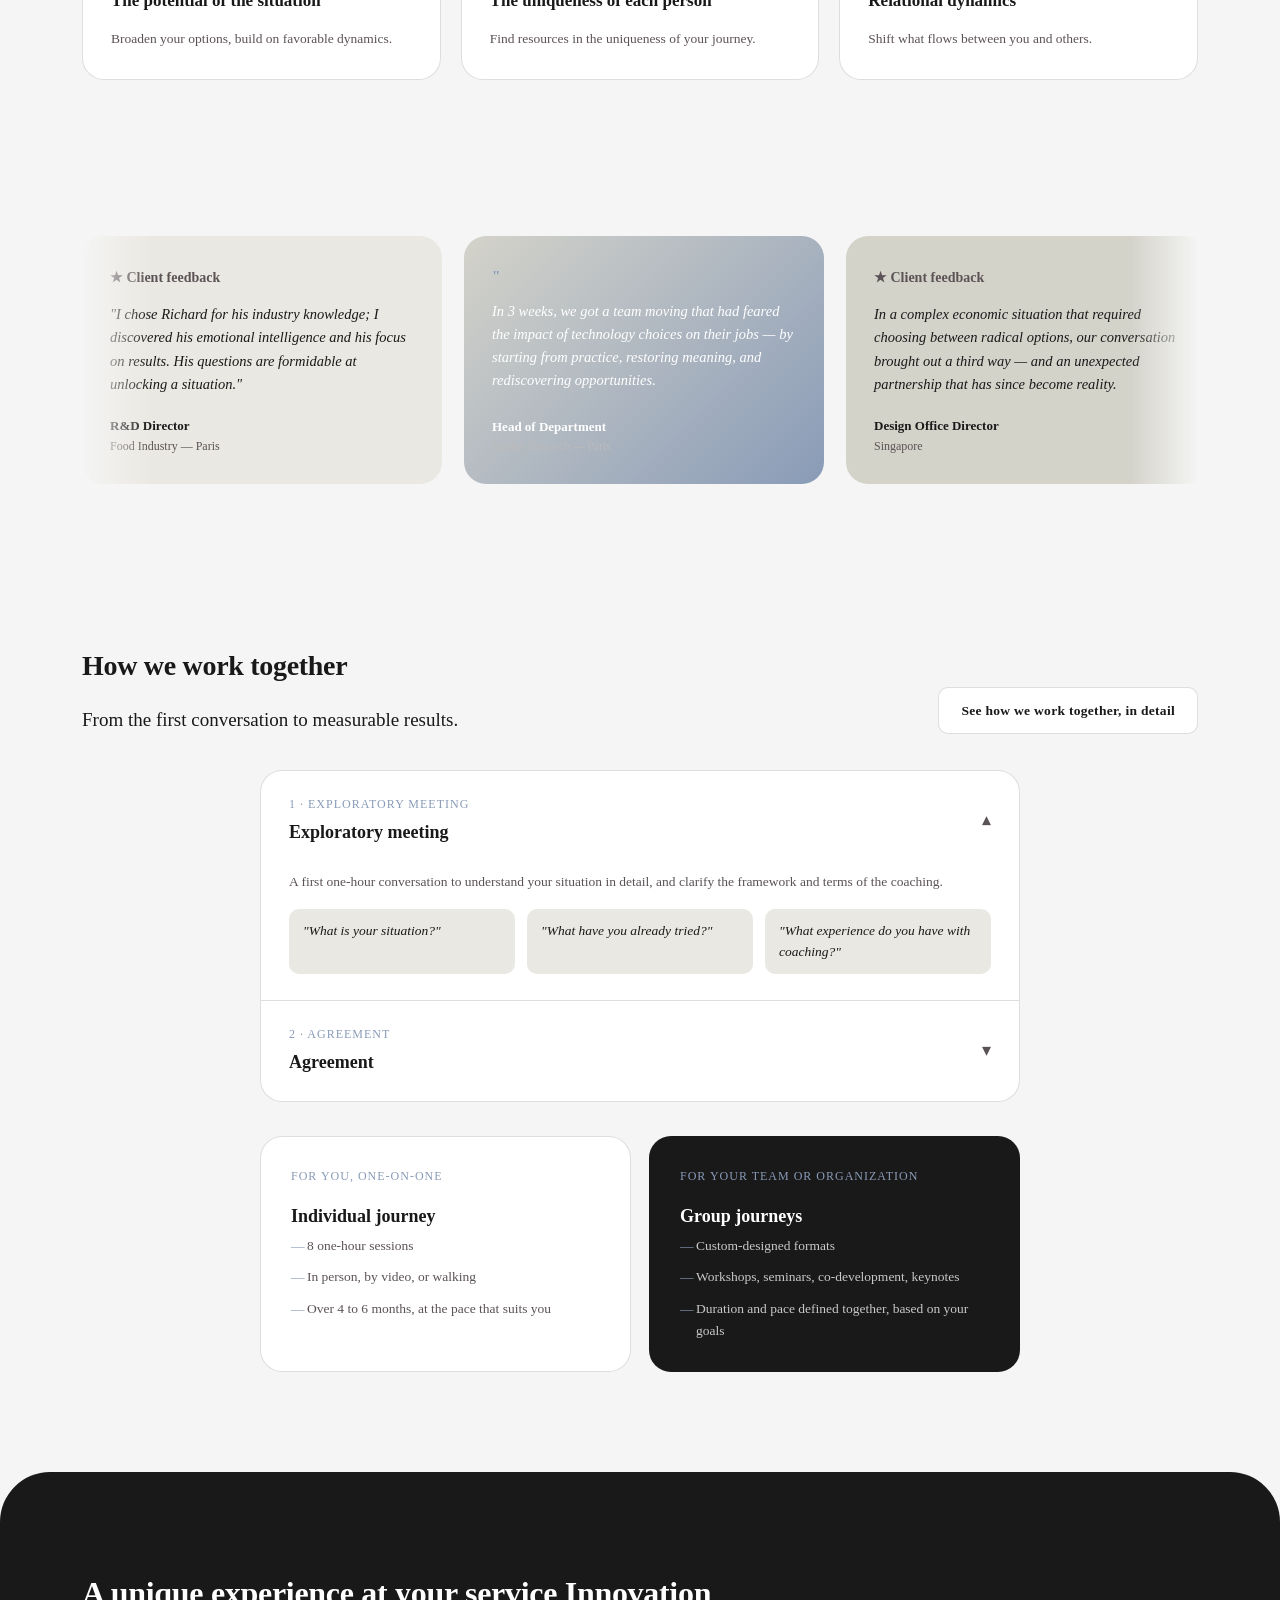
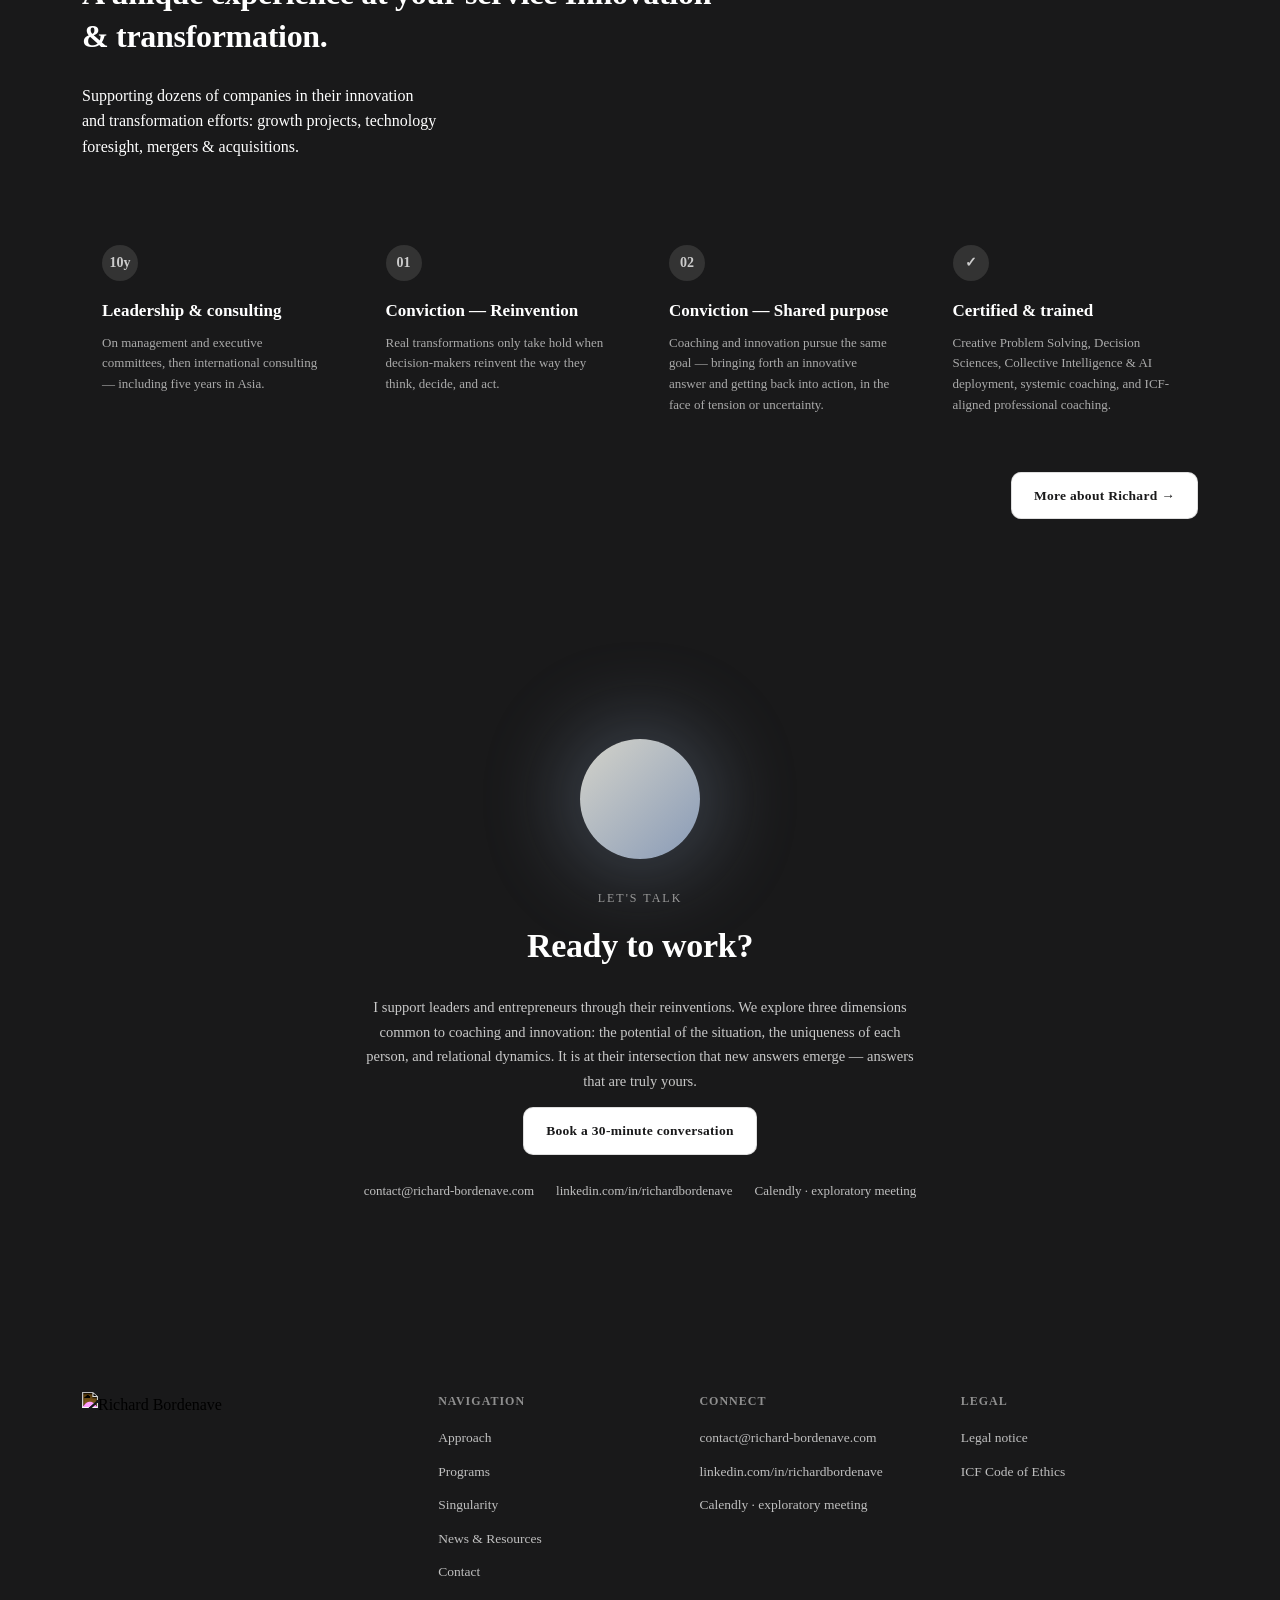
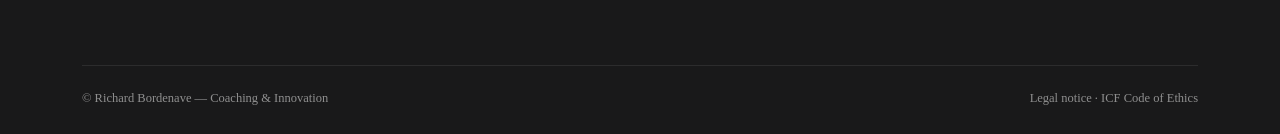
==== commit 11a4c0de: "Add files via upload" ====
--- a/index.html
+++ b/index.html
@@ -38,11 +38,11 @@
   <!-- ===== WHAT I HEAR ===== -->
   <section class="section" id="hear">
     <div class="wrap">
-      <div class="section-head animate-once">
-        <div>
-          
+      <div class="section-head with-action animate-once">
+        <div class="head-text">
           <h2 class="section-title">What I hear? The tensions leaders bring into the room</h2>
         </div>
+        <a class="btn light" href="/project-2/programs">Explore More</a>
       </div>
       <div class="works-grid three stagger-children">
         <div class="work-card">
@@ -67,12 +67,13 @@
   <!-- ===== SECTION 01 · APPROACH ===== -->
   <section class="section tight">
     <div class="wrap">
-      <div class="services-head animate-once"  style="text-align: center;">
-        
-        <h2  style="text-align: center; max-width: 100%;" >Fresh eyes, <b>real headway</b></h2>
-      </div>
-      <p class="lead-statement animate-once">My approach combines Coaching and Innovation by exploring 3 shared levers that turn these moments of uncertainty into a dynamic of reinvention, and you build solutions that are truly yours.</p>
-      <p class="lead-statement animate-once" style="margin-top:16px; font-size:15.5px; color:var(--muted); font-family:var(--body); font-style:italic;">Executive coach and Innovation consultant, I support leaders and entrepreneurs through their reinventions.</p>
+      <div class="section-head with-action animate-once">
+        <div class="head-text">
+          <h2 class="section-title">Fresh eyes, <b>real headway</b></h2>
+          <p class="lead-statement animate-once" style="margin:16px 0 0; text-align:left;">My approach combines Coaching and Innovation by exploring 3 shared levers that turn these moments of uncertainty into a dynamic of reinvention, and you build solutions that are truly yours.</p>
+        </div>
+        <a class="btn light" href="/project-2/singularity">Read More</a>
+      </div>
       <div class="circle-grid stagger-children" style="margin-top:44px;">
         <div class="circle-card">
           <div class="circle-num">01</div>
@@ -157,30 +158,70 @@
   <!-- ===== SECTION 02 · PROGRAMS — how we work together (timeline, condensed) ===== -->
   <section class="section">
     <div class="wrap">
-      <div class="services-head animate-once">
-        
-        <h2>How we work together — <b>from the first conversation to measurable results</b></h2>
-      </div>
-      <div class="timeline condensed stagger-children">
-        <div class="timeline-line-row">
-          <div class="timeline-node"><div class="dot">01</div><span class="tl-label">Exploratory meeting</span></div>
-          <div class="timeline-node"><div class="dot">02</div><span class="tl-label">Agreement</span></div>
-          <div class="timeline-node"><div class="dot">03</div><span class="tl-label">The journeys</span></div>
-        </div>
-        <div class="timeline-cols">
-          <div class="timeline-col">
+      <div class="section-head with-action animate-once">
+        <div class="head-text">
+          <h2 class="section-title">How we work together</h2>
+          <p class="lead-statement" style="margin:16px 0 0; text-align:left;">From the first conversation to measurable results.</p>
+        </div>
+        <a class="btn light" href="/project-2/programs">See how we work together, in detail</a>
+      </div>
+
+      <div class="work-accordion stagger-children" id="work-accordion">
+        <div class="work-accordion-item open">
+          <div class="waq">
+            <div>
+              <div class="step-num">1 · Exploratory meeting</div>
+              <h3>Exploratory meeting</h3>
+            </div>
+            <span class="icon">▾</span>
+          </div>
+          <div class="work-accordion-body">
             <p class="desc">A first one-hour conversation to understand your situation in detail, and clarify the framework and terms of the coaching.</p>
-          </div>
-          <div class="timeline-col">
-            <p class="desc">Together we define the objectives and the success criteria — I commit to the method and the quality of the process.</p>
-          </div>
-          <div class="timeline-col">
-            <p class="desc">Individual, one-on-one — or group, for your team or organization. Pace and duration defined together.</p>
-          </div>
-        </div>
-      </div>
-      <div style="text-align:center; margin-top:34px;">
-        <a class="btn" href="/programs">See how we work together, in detail →</a>
+            <div class="qs">
+              <div>"What is your situation?"</div>
+              <div>"What have you already tried?"</div>
+              <div>"What experience do you have with coaching?"</div>
+            </div>
+          </div>
+        </div>
+        <div class="work-accordion-item">
+          <div class="waq">
+            <div>
+              <div class="step-num">2 · Agreement</div>
+              <h3>Agreement</h3>
+            </div>
+            <span class="icon">▾</span>
+          </div>
+          <div class="work-accordion-body">
+            <p class="desc">Together we define the objectives and the success criteria.</p>
+            <div class="qs">
+              <div>"Which SMART goals should we prioritize?"</div>
+              <div>"How will we concretely see that you've reached them?"</div>
+              <div>"What do you want to walk away with?"</div>
+            </div>
+          </div>
+        </div>
+      </div>
+
+      <div class="work-journeys stagger-children">
+        <div class="journey-card">
+          <span class="role">For you, one-on-one</span>
+          <h3>Individual journey</h3>
+          <ul>
+            <li>8 one-hour sessions</li>
+            <li>In person, by video, or walking</li>
+            <li>Over 4 to 6 months, at the pace that suits you</li>
+          </ul>
+        </div>
+        <div class="journey-card dark">
+          <span class="role">For your team or organization</span>
+          <h3>Group journeys</h3>
+          <ul>
+            <li>Custom-designed formats</li>
+            <li>Workshops, seminars, co-development, keynotes</li>
+            <li>Duration and pace defined together, based on your goals</li>
+          </ul>
+        </div>
       </div>
     </div>
   </section>
@@ -270,5 +311,16 @@
       </div>
     </div>
   </footer>
+
+  <script>
+    document.querySelectorAll('#work-accordion .work-accordion-item .waq').forEach(function(head){
+      head.addEventListener('click', function(){
+        var item = head.closest('.work-accordion-item');
+        var willOpen = !item.classList.contains('open');
+        item.parentElement.querySelectorAll('.work-accordion-item').forEach(function(i){ i.classList.remove('open'); });
+        if (willOpen) item.classList.add('open');
+      });
+    });
+  </script>
 </body>
 </html>
--- a/assets/styles.css
+++ b/assets/styles.css
@@ -549,6 +549,36 @@
 .events-card p { font-size: 13.5px; color: #c9c9c9; line-height: 1.6; margin: 0; }
 .events-card .note { font-size: 12px; color: #8f8f8f; font-style: italic; }
 .events-card a.btn { align-self: flex-start; margin-top: auto; }
+
+/* ============================================================
+   NEW — Section head with left heading + right action link
+   ============================================================ */
+.section-head.with-action { display: flex; align-items: flex-end; justify-content: space-between; gap: 24px; flex-wrap: wrap; text-align: left; }
+.section-head.with-action .head-text { max-width: 640px; }
+.section-head.with-action .head-text h2 { text-align: left; margin: 0; max-width: 100%; }
+.section-head.with-action .btn { flex: none; }
+
+/* ============================================================
+   NEW — "How we work together" accordion
+   ============================================================ */
+.work-accordion { max-width: 760px; margin: 0 auto; border: 1px solid var(--line); border-radius: var(--radius-lg); overflow: hidden; background: #fff; }
+.work-accordion-item { border-bottom: 1px solid var(--line); }
+.work-accordion-item:last-child { border-bottom: none; }
+.work-accordion-item .waq { display: flex; align-items: center; justify-content: space-between; gap: 16px; padding: 24px 28px; cursor: pointer; }
+.work-accordion-item .waq .step-num { font-family: var(--display); font-size: 12px; color: var(--slate); letter-spacing: 1px; text-transform: uppercase; margin-bottom: 4px; }
+.work-accordion-item .waq h3 { font-size: 18px; font-weight: 700; margin: 0; }
+.work-accordion-item .waq .icon { font-size: 18px; color: var(--muted); transition: transform .25s ease; flex: none; }
+.work-accordion-item.open .waq .icon { transform: rotate(180deg); }
+.work-accordion-body { max-height: 0; overflow: hidden; transition: max-height .3s ease; padding: 0 28px; }
+.work-accordion-item.open .work-accordion-body { max-height: 420px; padding-bottom: 26px; }
+.work-accordion-body p.desc { font-size: 13.5px; color: var(--muted); line-height: 1.65; margin: 0 0 16px; }
+.work-accordion-body .qs { display: grid; grid-template-columns: repeat(3, 1fr); gap: 12px; }
+.work-accordion-body .qs div { font-family: var(--body); font-style: italic; font-size: 13.5px; color: var(--ink); background: var(--card); border-radius: var(--radius-sm); padding: 12px 14px; line-height: 1.5; }
+@media (max-width: 700px) { .work-accordion-body .qs { grid-template-columns: 1fr; } }
+
+.work-journeys { max-width: 760px; margin: 34px auto 0; display: grid; grid-template-columns: 1fr 1fr; gap: 18px; }
+.work-journeys .journey-card h3 { margin-bottom: 4px; }
+@media (max-width: 700px) { .work-journeys { grid-template-columns: 1fr; } }
 
 /* ---------- RESPONSIVE ---------- */
 @media (max-width: 900px) {
@@ -583,6 +613,8 @@
   .venn-diagram { max-width: 300px; margin: 0 auto; }
   .authors-grid { grid-template-columns: 1fr; }
   .news-grid { grid-template-columns: 1fr; }
+  .section-head.with-action { align-items: flex-start; }
+  .work-accordion-item .waq { padding: 20px; }
 }
 @media (prefers-reduced-motion: reduce) {
   * { animation: none !important; transition: none !important; }
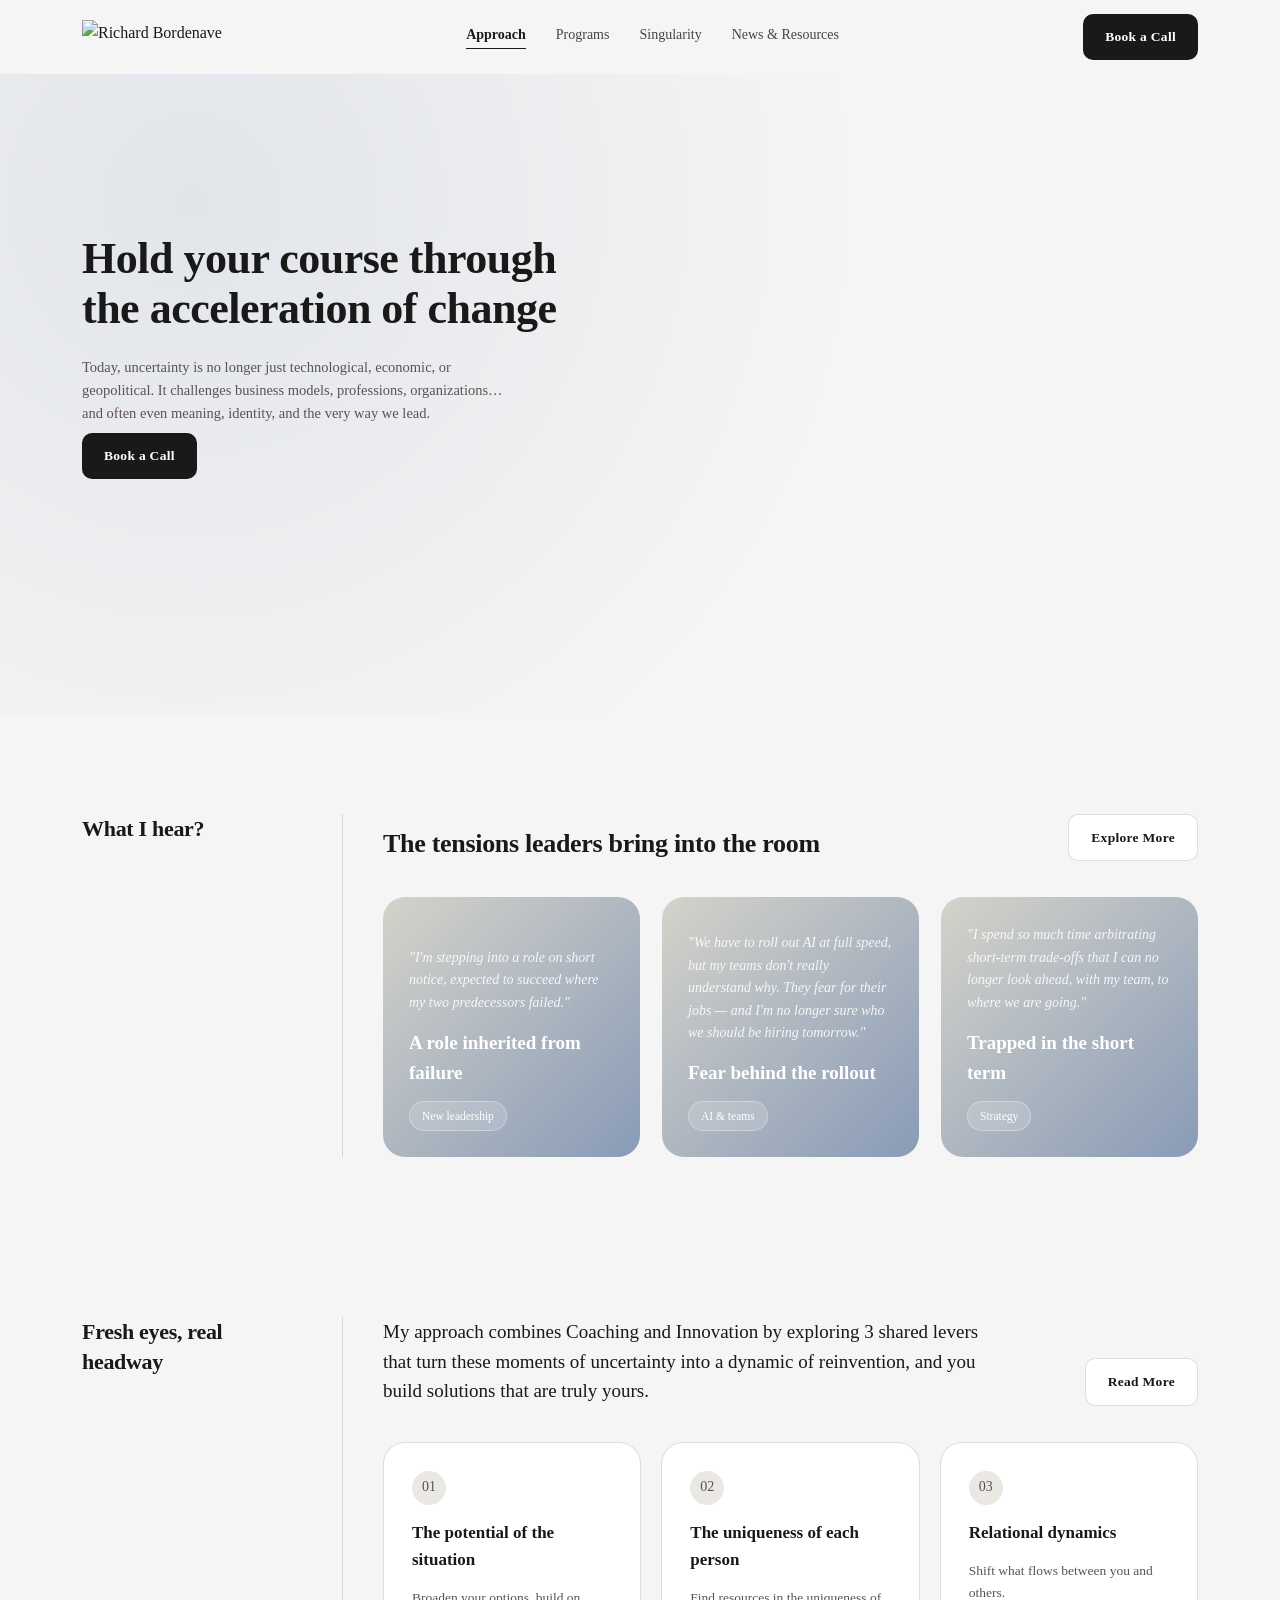
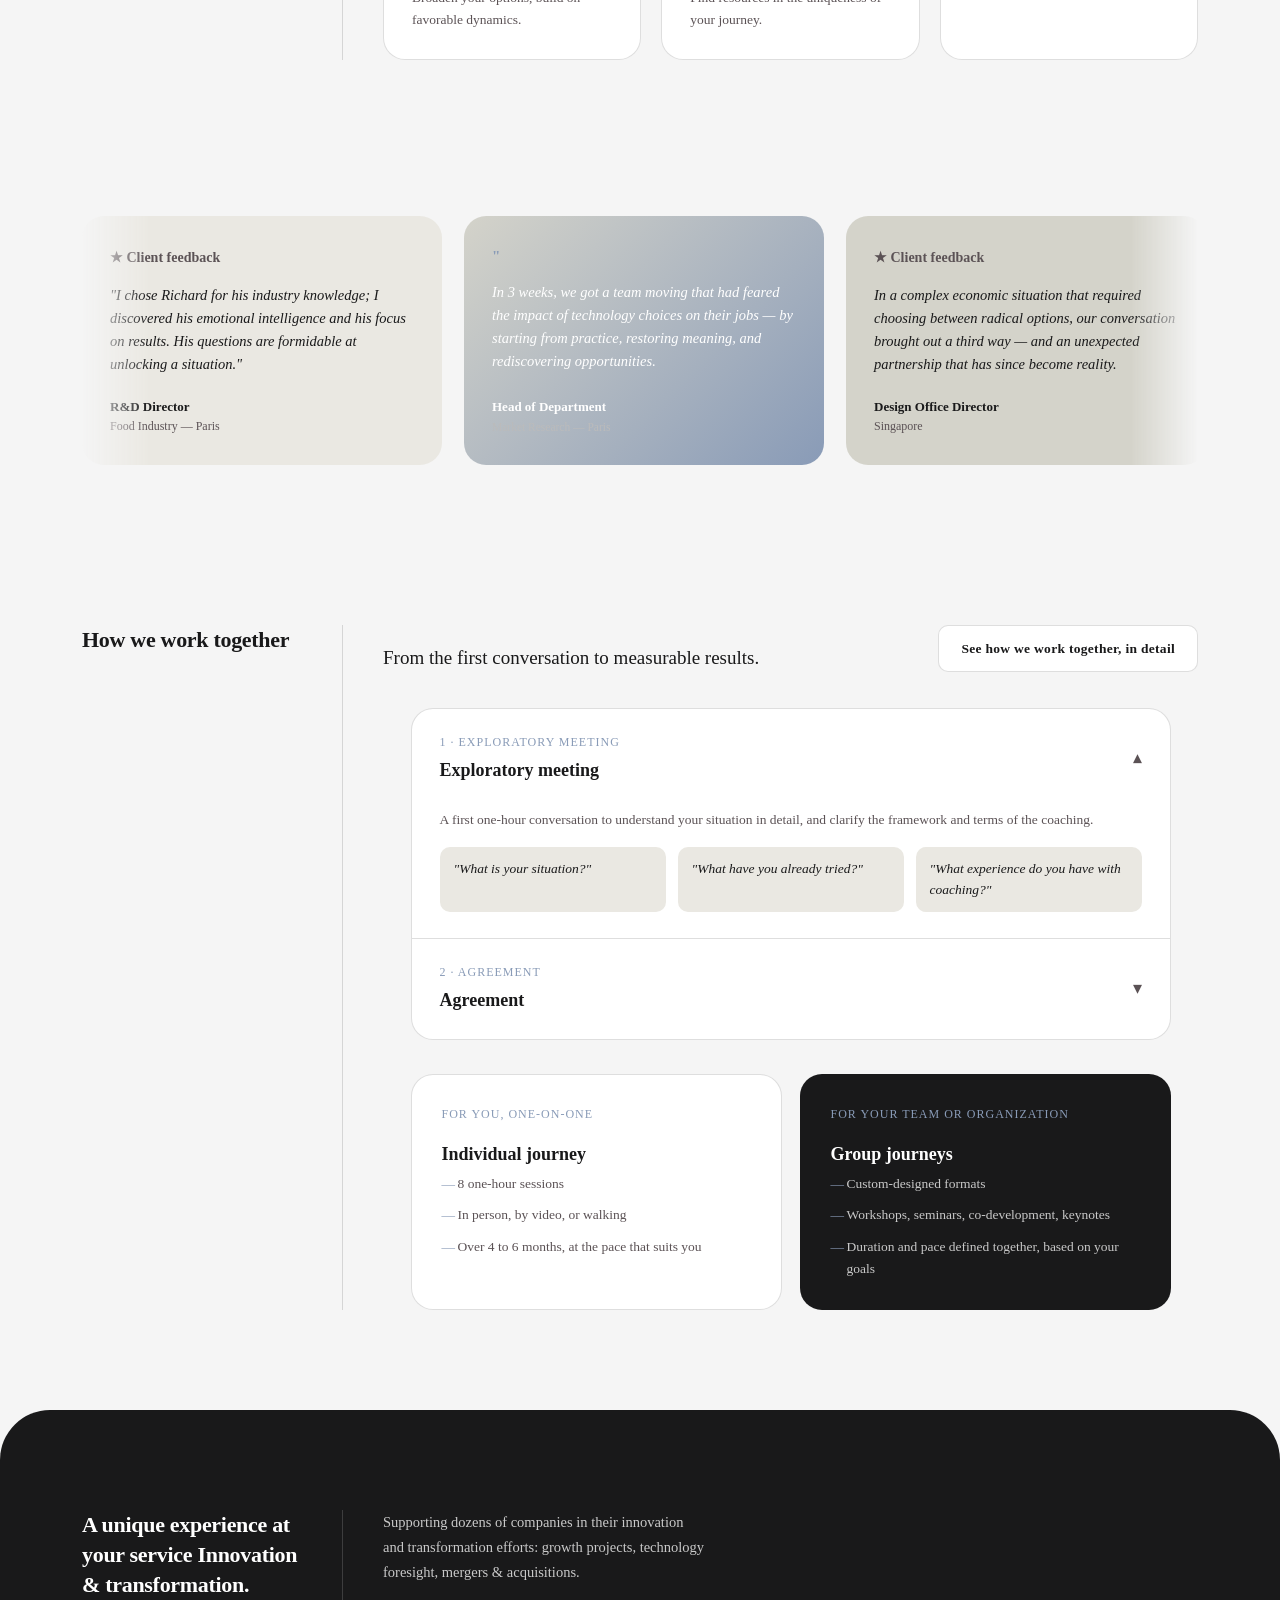
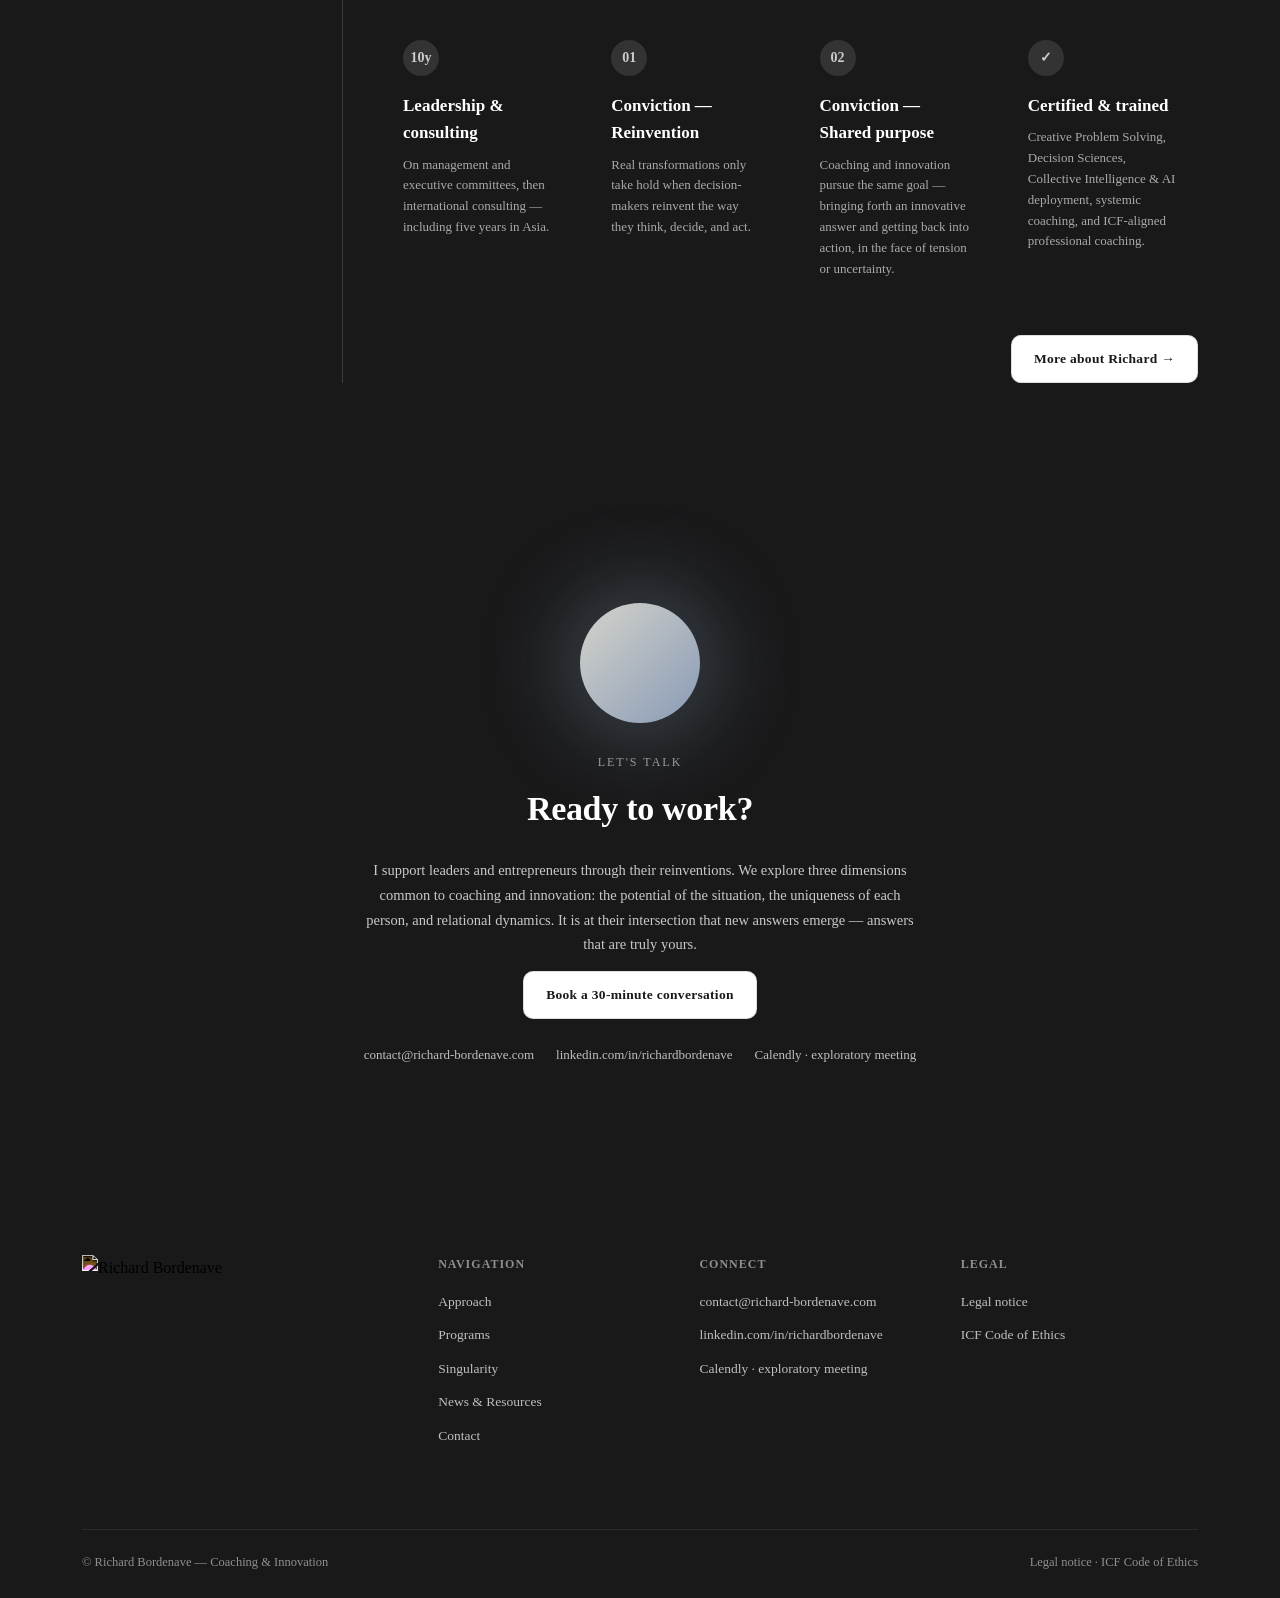
==== commit a27329cf: "Add files via upload" ====
--- a/index.html
+++ b/index.html
@@ -36,59 +36,74 @@
   </section>
 
   <!-- ===== WHAT I HEAR ===== -->
-  <section class="section" id="hear">
-    <div class="wrap">
-      <div class="section-head with-action animate-once">
-        <div class="head-text">
-          <h2 class="section-title">What I hear? The tensions leaders bring into the room</h2>
-        </div>
-        <a class="btn light" href="/project-2/programs">Explore More</a>
-      </div>
-      <div class="works-grid three stagger-children">
-        <div class="work-card">
-          <p class="q">"I'm stepping into a role on short notice, expected to succeed where my two predecessors failed."</p>
-          <h3>A role inherited from failure</h3>
-          <div class="tags"><span class="tag">New leadership</span></div>
-        </div>
-        <div class="work-card alt">
-          <p class="q">"We have to roll out AI at full speed, but my teams don't really understand why. They fear for their jobs — and I'm no longer sure who we should be hiring tomorrow."</p>
-          <h3>Fear behind the rollout</h3>
-          <div class="tags"><span class="tag">AI &amp; teams</span></div>
-        </div>
-        <div class="work-card alt">
-          <p class="q">"I spend so much time arbitrating short-term trade-offs that I can no longer look ahead, with my team, to where we are going."</p>
-          <h3>Trapped in the short term</h3>
-          <div class="tags"><span class="tag">Strategy</span></div>
+  <section class="section split-section" id="hear">
+    <div class="wrap">
+      <div class="split-grid">
+        <div class="split-label-col animate-once">
+          <h2 class="section-title">What I hear?</h2>
+        </div>
+        <div class="split-divider"></div>
+        <div class="split-content-col">
+          <div class="split-content-top animate-once">
+            <div class="head-text">
+              <h3 class="split-title">The tensions leaders bring into the room</h3>
+            </div>
+            <a class="btn light" href="/project-2/programs">Explore More</a>
+          </div>
+          <div class="works-grid three stagger-children">
+            <div class="work-card">
+              <p class="q">"I'm stepping into a role on short notice, expected to succeed where my two predecessors failed."</p>
+              <h3>A role inherited from failure</h3>
+              <div class="tags"><span class="tag">New leadership</span></div>
+            </div>
+            <div class="work-card alt">
+              <p class="q">"We have to roll out AI at full speed, but my teams don't really understand why. They fear for their jobs — and I'm no longer sure who we should be hiring tomorrow."</p>
+              <h3>Fear behind the rollout</h3>
+              <div class="tags"><span class="tag">AI &amp; teams</span></div>
+            </div>
+            <div class="work-card alt">
+              <p class="q">"I spend so much time arbitrating short-term trade-offs that I can no longer look ahead, with my team, to where we are going."</p>
+              <h3>Trapped in the short term</h3>
+              <div class="tags"><span class="tag">Strategy</span></div>
+            </div>
+          </div>
         </div>
       </div>
     </div>
   </section>
 
   <!-- ===== SECTION 01 · APPROACH ===== -->
-  <section class="section tight">
-    <div class="wrap">
-      <div class="section-head with-action animate-once">
-        <div class="head-text">
+  <section class="section tight split-section">
+    <div class="wrap">
+      <div class="split-grid">
+        <div class="split-label-col animate-once">
           <h2 class="section-title">Fresh eyes, <b>real headway</b></h2>
-          <p class="lead-statement animate-once" style="margin:16px 0 0; text-align:left;">My approach combines Coaching and Innovation by exploring 3 shared levers that turn these moments of uncertainty into a dynamic of reinvention, and you build solutions that are truly yours.</p>
-        </div>
-        <a class="btn light" href="/project-2/singularity">Read More</a>
-      </div>
-      <div class="circle-grid stagger-children" style="margin-top:44px;">
-        <div class="circle-card">
-          <div class="circle-num">01</div>
-          <h3>The potential of the situation</h3>
-          <p class="desc">Broaden your options, build on favorable dynamics.</p>
-        </div>
-        <div class="circle-card">
-          <div class="circle-num">02</div>
-          <h3>The uniqueness of each person</h3>
-          <p class="desc">Find resources in the uniqueness of your journey.</p>
-        </div>
-        <div class="circle-card">
-          <div class="circle-num">03</div>
-          <h3>Relational dynamics</h3>
-          <p class="desc">Shift what flows between you and others.</p>
+        </div>
+        <div class="split-divider"></div>
+        <div class="split-content-col">
+          <div class="split-content-top animate-once">
+            <div class="head-text">
+              <p class="lead-statement" style="margin:0; text-align:left;">My approach combines Coaching and Innovation by exploring 3 shared levers that turn these moments of uncertainty into a dynamic of reinvention, and you build solutions that are truly yours.</p>
+            </div>
+            <a class="btn light" href="/project-2/singularity">Read More</a>
+          </div>
+          <div class="circle-grid stagger-children">
+            <div class="circle-card">
+              <div class="circle-num">01</div>
+              <h3>The potential of the situation</h3>
+              <p class="desc">Broaden your options, build on favorable dynamics.</p>
+            </div>
+            <div class="circle-card">
+              <div class="circle-num">02</div>
+              <h3>The uniqueness of each person</h3>
+              <p class="desc">Find resources in the uniqueness of your journey.</p>
+            </div>
+            <div class="circle-card">
+              <div class="circle-num">03</div>
+              <h3>Relational dynamics</h3>
+              <p class="desc">Shift what flows between you and others.</p>
+            </div>
+          </div>
         </div>
       </div>
     </div>
@@ -156,109 +171,119 @@
   </section>
 
   <!-- ===== SECTION 02 · PROGRAMS — how we work together (timeline, condensed) ===== -->
-  <section class="section">
-    <div class="wrap">
-      <div class="section-head with-action animate-once">
-        <div class="head-text">
+  <section class="section split-section">
+    <div class="wrap">
+      <div class="split-grid">
+        <div class="split-label-col animate-once">
           <h2 class="section-title">How we work together</h2>
-          <p class="lead-statement" style="margin:16px 0 0; text-align:left;">From the first conversation to measurable results.</p>
-        </div>
-        <a class="btn light" href="/project-2/programs">See how we work together, in detail</a>
-      </div>
-
-      <div class="work-accordion stagger-children" id="work-accordion">
-        <div class="work-accordion-item open">
-          <div class="waq">
-            <div>
-              <div class="step-num">1 · Exploratory meeting</div>
-              <h3>Exploratory meeting</h3>
-            </div>
-            <span class="icon">▾</span>
-          </div>
-          <div class="work-accordion-body">
-            <p class="desc">A first one-hour conversation to understand your situation in detail, and clarify the framework and terms of the coaching.</p>
-            <div class="qs">
-              <div>"What is your situation?"</div>
-              <div>"What have you already tried?"</div>
-              <div>"What experience do you have with coaching?"</div>
-            </div>
-          </div>
-        </div>
-        <div class="work-accordion-item">
-          <div class="waq">
-            <div>
-              <div class="step-num">2 · Agreement</div>
-              <h3>Agreement</h3>
-            </div>
-            <span class="icon">▾</span>
-          </div>
-          <div class="work-accordion-body">
-            <p class="desc">Together we define the objectives and the success criteria.</p>
-            <div class="qs">
-              <div>"Which SMART goals should we prioritize?"</div>
-              <div>"How will we concretely see that you've reached them?"</div>
-              <div>"What do you want to walk away with?"</div>
-            </div>
-          </div>
-        </div>
-      </div>
-
-      <div class="work-journeys stagger-children">
-        <div class="journey-card">
-          <span class="role">For you, one-on-one</span>
-          <h3>Individual journey</h3>
-          <ul>
-            <li>8 one-hour sessions</li>
-            <li>In person, by video, or walking</li>
-            <li>Over 4 to 6 months, at the pace that suits you</li>
-          </ul>
-        </div>
-        <div class="journey-card dark">
-          <span class="role">For your team or organization</span>
-          <h3>Group journeys</h3>
-          <ul>
-            <li>Custom-designed formats</li>
-            <li>Workshops, seminars, co-development, keynotes</li>
-            <li>Duration and pace defined together, based on your goals</li>
-          </ul>
+        </div>
+        <div class="split-divider"></div>
+        <div class="split-content-col">
+          <div class="split-content-top animate-once">
+            <div class="head-text">
+              <p class="lead-statement" style="margin:0; text-align:left;">From the first conversation to measurable results.</p>
+            </div>
+            <a class="btn light" href="/project-2/programs">See how we work together, in detail</a>
+          </div>
+
+          <div class="work-accordion stagger-children" id="work-accordion">
+            <div class="work-accordion-item open">
+              <div class="waq">
+                <div>
+                  <div class="step-num">1 · Exploratory meeting</div>
+                  <h3>Exploratory meeting</h3>
+                </div>
+                <span class="icon">▾</span>
+              </div>
+              <div class="work-accordion-body">
+                <p class="desc">A first one-hour conversation to understand your situation in detail, and clarify the framework and terms of the coaching.</p>
+                <div class="qs">
+                  <div>"What is your situation?"</div>
+                  <div>"What have you already tried?"</div>
+                  <div>"What experience do you have with coaching?"</div>
+                </div>
+              </div>
+            </div>
+            <div class="work-accordion-item">
+              <div class="waq">
+                <div>
+                  <div class="step-num">2 · Agreement</div>
+                  <h3>Agreement</h3>
+                </div>
+                <span class="icon">▾</span>
+              </div>
+              <div class="work-accordion-body">
+                <p class="desc">Together we define the objectives and the success criteria.</p>
+                <div class="qs">
+                  <div>"Which SMART goals should we prioritize?"</div>
+                  <div>"How will we concretely see that you've reached them?"</div>
+                  <div>"What do you want to walk away with?"</div>
+                </div>
+              </div>
+            </div>
+          </div>
+
+          <div class="work-journeys stagger-children">
+            <div class="journey-card">
+              <span class="role">For you, one-on-one</span>
+              <h3>Individual journey</h3>
+              <ul>
+                <li>8 one-hour sessions</li>
+                <li>In person, by video, or walking</li>
+                <li>Over 4 to 6 months, at the pace that suits you</li>
+              </ul>
+            </div>
+            <div class="journey-card dark">
+              <span class="role">For your team or organization</span>
+              <h3>Group journeys</h3>
+              <ul>
+                <li>Custom-designed formats</li>
+                <li>Workshops, seminars, co-development, keynotes</li>
+                <li>Duration and pace defined together, based on your goals</li>
+              </ul>
+            </div>
+          </div>
         </div>
       </div>
     </div>
   </section>
 
   <!-- ===== SECTION 03 · SINGULARITY (condensed) ===== -->
-  <section class="section dark-section">
-    <div class="wrap">
-      <div class="how-head animate-once">
-        
-        <h2>A unique experience at your service Innovation &amp; transformation.</h2>
-          <p> Supporting dozens of companies in their innovation <br>and transformation efforts: growth projects, technology <br>foresight, mergers &amp; acquisitions.</p>
-      </div>
-      <div class="steps-row stagger-children">
-        
-        <div class="step">
-          <div class="num">10y</div>
-          <h4>Leadership &amp; consulting</h4>
-          <p>On management and executive committees, then international consulting — including five years in Asia.</p>
-        </div>
-        <div class="step">
-          <div class="num">01</div>
-          <h4>Conviction — Reinvention</h4>
-          <p>Real transformations only take hold when decision-makers reinvent the way they think, decide, and act.</p>
-        </div>
-        <div class="step">
-          <div class="num">02</div>
-          <h4>Conviction — Shared purpose</h4>
-          <p>Coaching and innovation pursue the same goal — bringing forth an innovative answer and getting back into action, in the face of tension or uncertainty.</p>
-        </div>
-        <div class="step">
-          <div class="num">✓</div>
-          <h4>Certified &amp; trained</h4>
-          <p>Creative Problem Solving, Decision Sciences, Collective Intelligence &amp; AI deployment, systemic coaching, and ICF-aligned professional coaching.</p>
-        </div>
-      </div>
-      <div style="text-align:right; margin-top: 30px;">
-        <a class="btn light" href="/singularity">More about Richard →</a>
+  <section class="section dark-section split-section">
+    <div class="wrap">
+      <div class="split-grid">
+        <div class="split-label-col animate-once">
+          <h2 class="section-title">A unique experience at your service Innovation &amp; transformation.</h2>
+        </div>
+        <div class="split-divider"></div>
+        <div class="split-content-col">
+          <p class="split-lead animate-once">Supporting dozens of companies in their innovation <br>and transformation efforts: growth projects, technology <br>foresight, mergers &amp; acquisitions.</p>
+          <div class="steps-row stagger-children">
+            <div class="step">
+              <div class="num">10y</div>
+              <h4>Leadership &amp; consulting</h4>
+              <p>On management and executive committees, then international consulting — including five years in Asia.</p>
+            </div>
+            <div class="step">
+              <div class="num">01</div>
+              <h4>Conviction — Reinvention</h4>
+              <p>Real transformations only take hold when decision-makers reinvent the way they think, decide, and act.</p>
+            </div>
+            <div class="step">
+              <div class="num">02</div>
+              <h4>Conviction — Shared purpose</h4>
+              <p>Coaching and innovation pursue the same goal — bringing forth an innovative answer and getting back into action, in the face of tension or uncertainty.</p>
+            </div>
+            <div class="step">
+              <div class="num">✓</div>
+              <h4>Certified &amp; trained</h4>
+              <p>Creative Problem Solving, Decision Sciences, Collective Intelligence &amp; AI deployment, systemic coaching, and ICF-aligned professional coaching.</p>
+            </div>
+          </div>
+          <div style="text-align:right; margin-top: 30px;">
+            <a class="btn light" href="/singularity">More about Richard →</a>
+          </div>
+        </div>
       </div>
     </div>
   </section>
--- a/assets/styles.css
+++ b/assets/styles.css
@@ -579,6 +579,43 @@
 .work-journeys { max-width: 760px; margin: 34px auto 0; display: grid; grid-template-columns: 1fr 1fr; gap: 18px; }
 .work-journeys .journey-card h3 { margin-bottom: 4px; }
 @media (max-width: 700px) { .work-journeys { grid-template-columns: 1fr; } }
+
+/* ============================================================
+   NEW — Split layout: heading in left column, content in right
+   (used for "What I hear", "Fresh eyes real headway",
+   "How we work together" and "A unique experience" sections)
+   ============================================================ */
+.split-grid {
+  display: grid;
+  grid-template-columns: 220px 1px 1fr;
+  column-gap: 40px;
+  align-items: start;
+}
+.split-divider { width: 1px; background: var(--line); align-self: stretch; }
+.split-label-col h2.section-title {
+  font-size: 22px;
+  line-height: 1.35;
+  margin: 0;
+  text-align: left;
+  max-width: 100%;
+}
+.split-content-col { min-width: 0; }
+.split-content-top {
+  display: flex;
+  align-items: flex-end;
+  justify-content: space-between;
+  gap: 24px;
+  flex-wrap: wrap;
+  margin-bottom: 36px;
+}
+.split-content-top .head-text { max-width: 640px; }
+.split-content-top .btn { flex: none; }
+h3.split-title { font-size: 26px; font-weight: 700; margin: 0; letter-spacing: -.3px; line-height: 1.3; }
+p.split-lead { font-size: 14.5px; color: var(--muted); line-height: 1.7; margin: 0 0 30px; max-width: 640px; text-align: left; }
+
+.dark-section .split-divider { background: rgba(255, 255, 255, .16); }
+.dark-section .split-label-col h2.section-title { color: #fff; }
+.dark-section p.split-lead { color: #c9c9c9; }
 
 /* ---------- RESPONSIVE ---------- */
 @media (max-width: 900px) {
@@ -615,6 +652,9 @@
   .news-grid { grid-template-columns: 1fr; }
   .section-head.with-action { align-items: flex-start; }
   .work-accordion-item .waq { padding: 20px; }
+  .split-grid { grid-template-columns: 1fr; row-gap: 20px; }
+  .split-divider { display: none; }
+  .split-content-top { align-items: flex-start; }
 }
 @media (prefers-reduced-motion: reduce) {
   * { animation: none !important; transition: none !important; }
